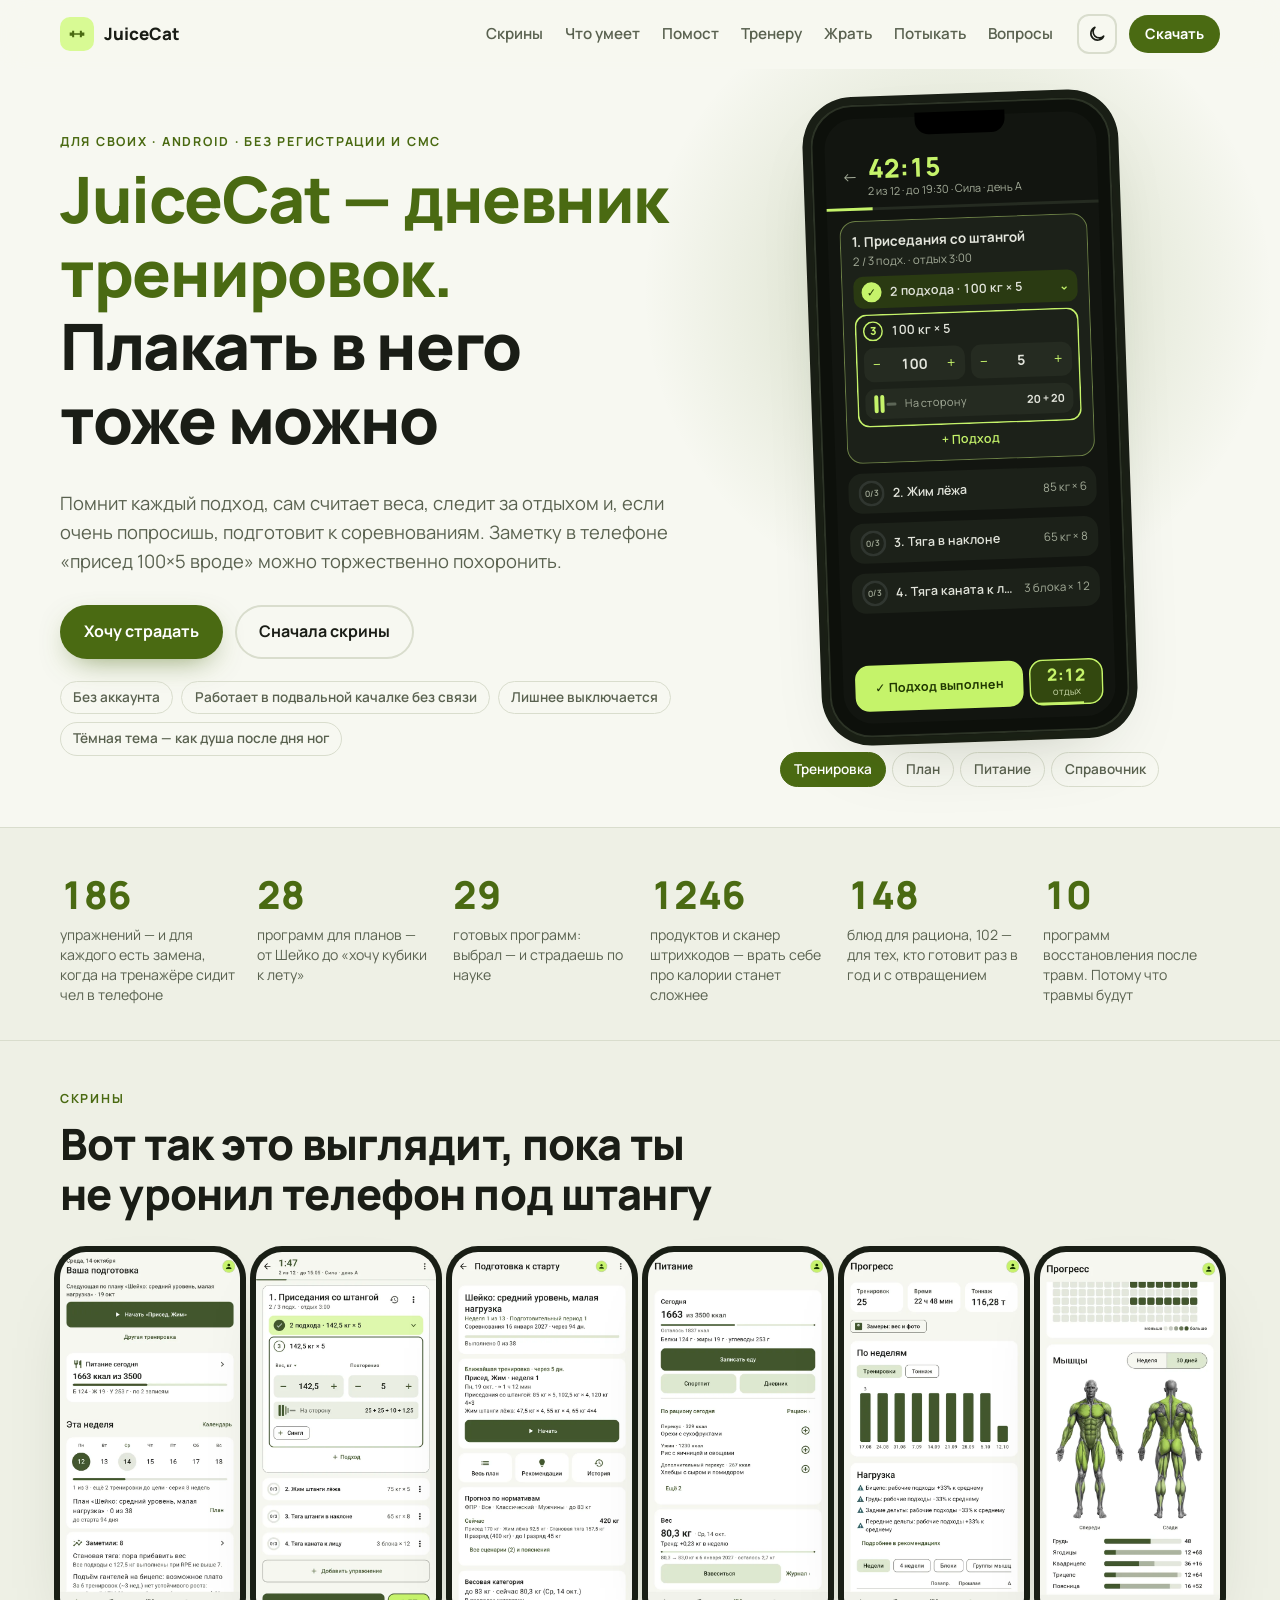
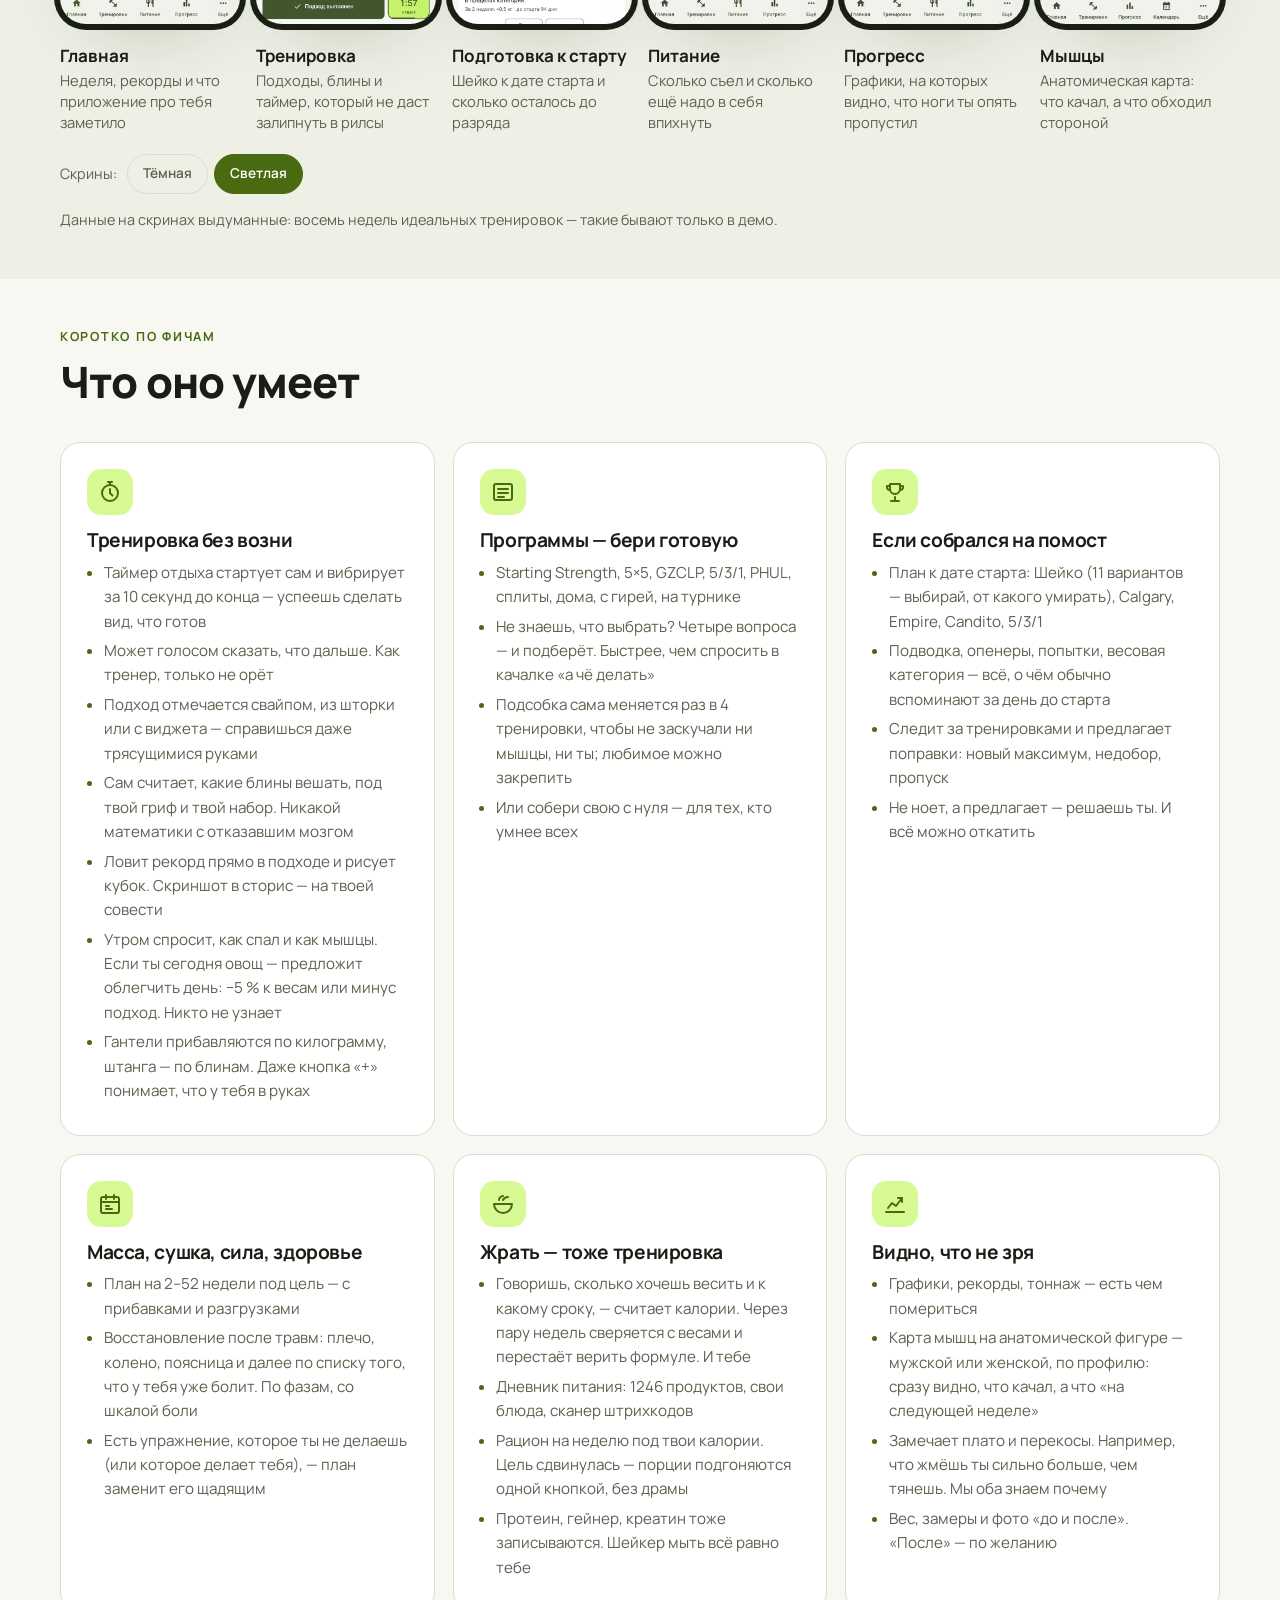
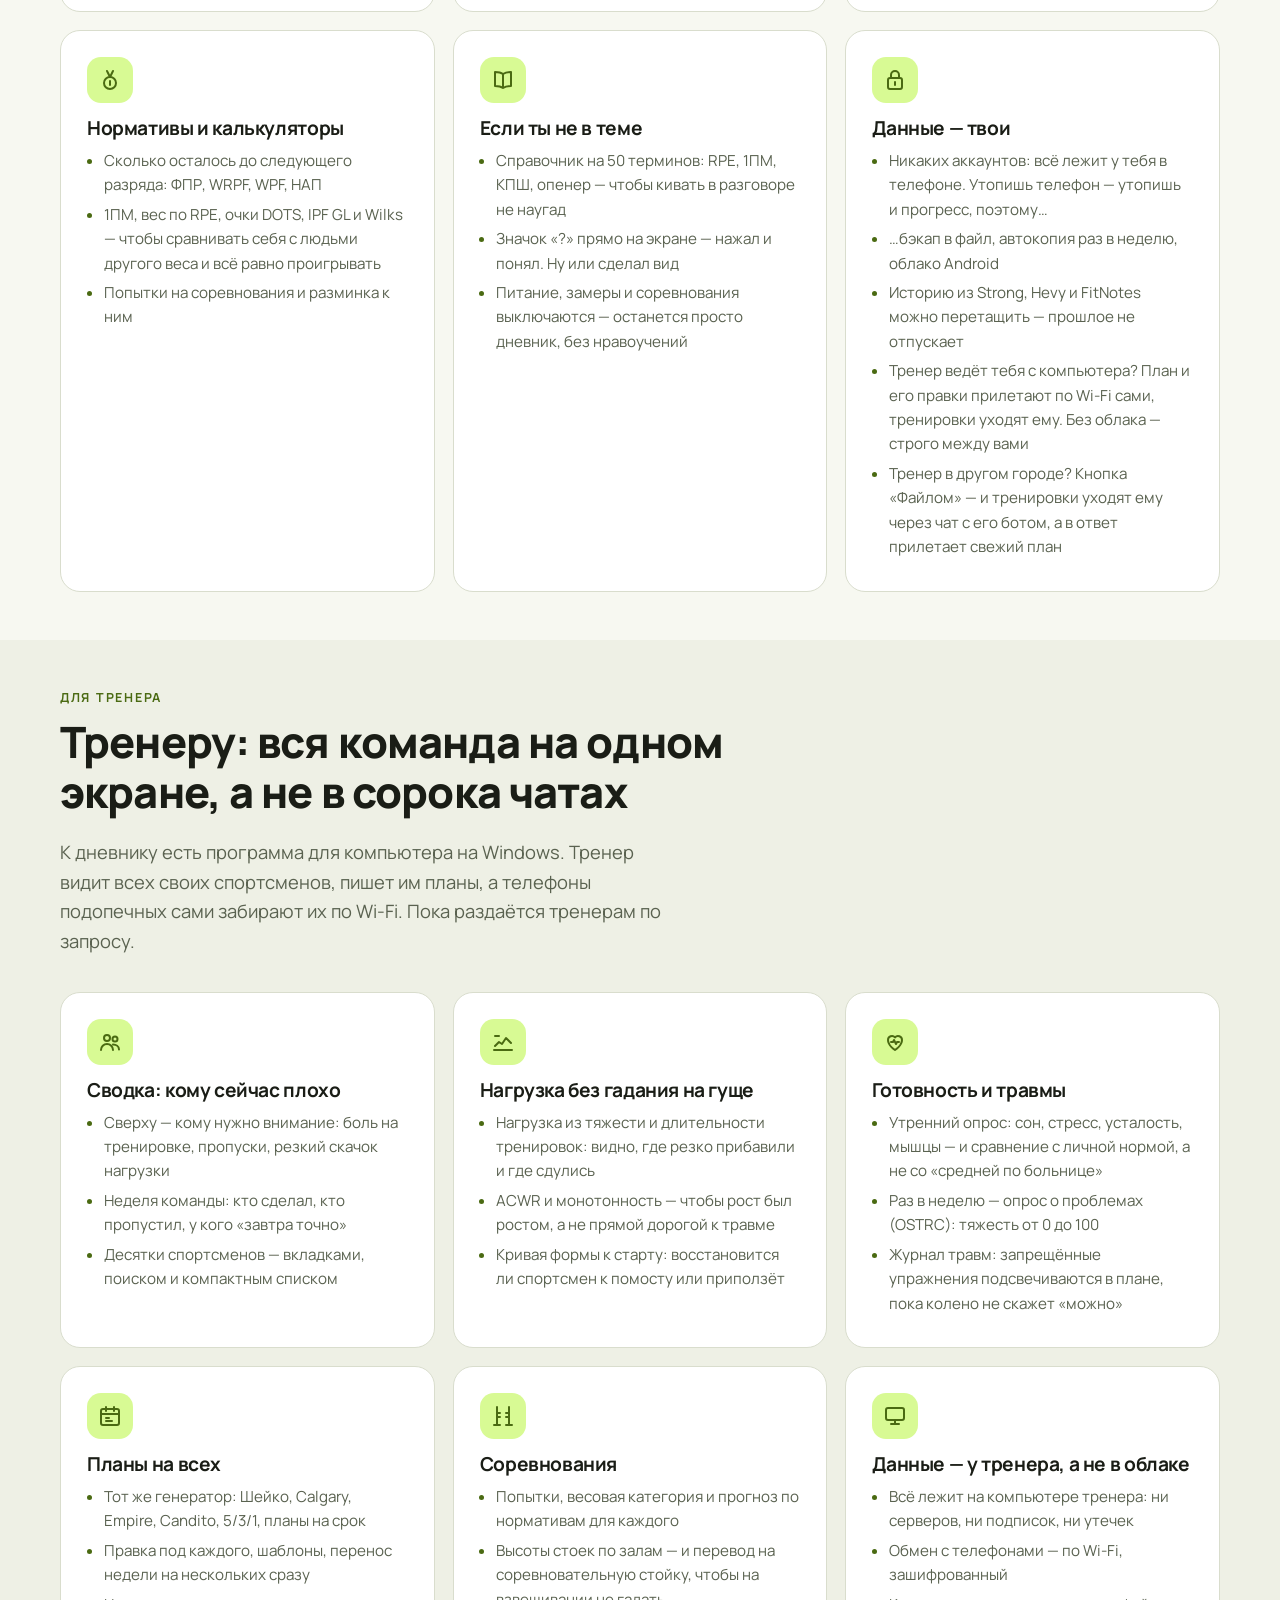
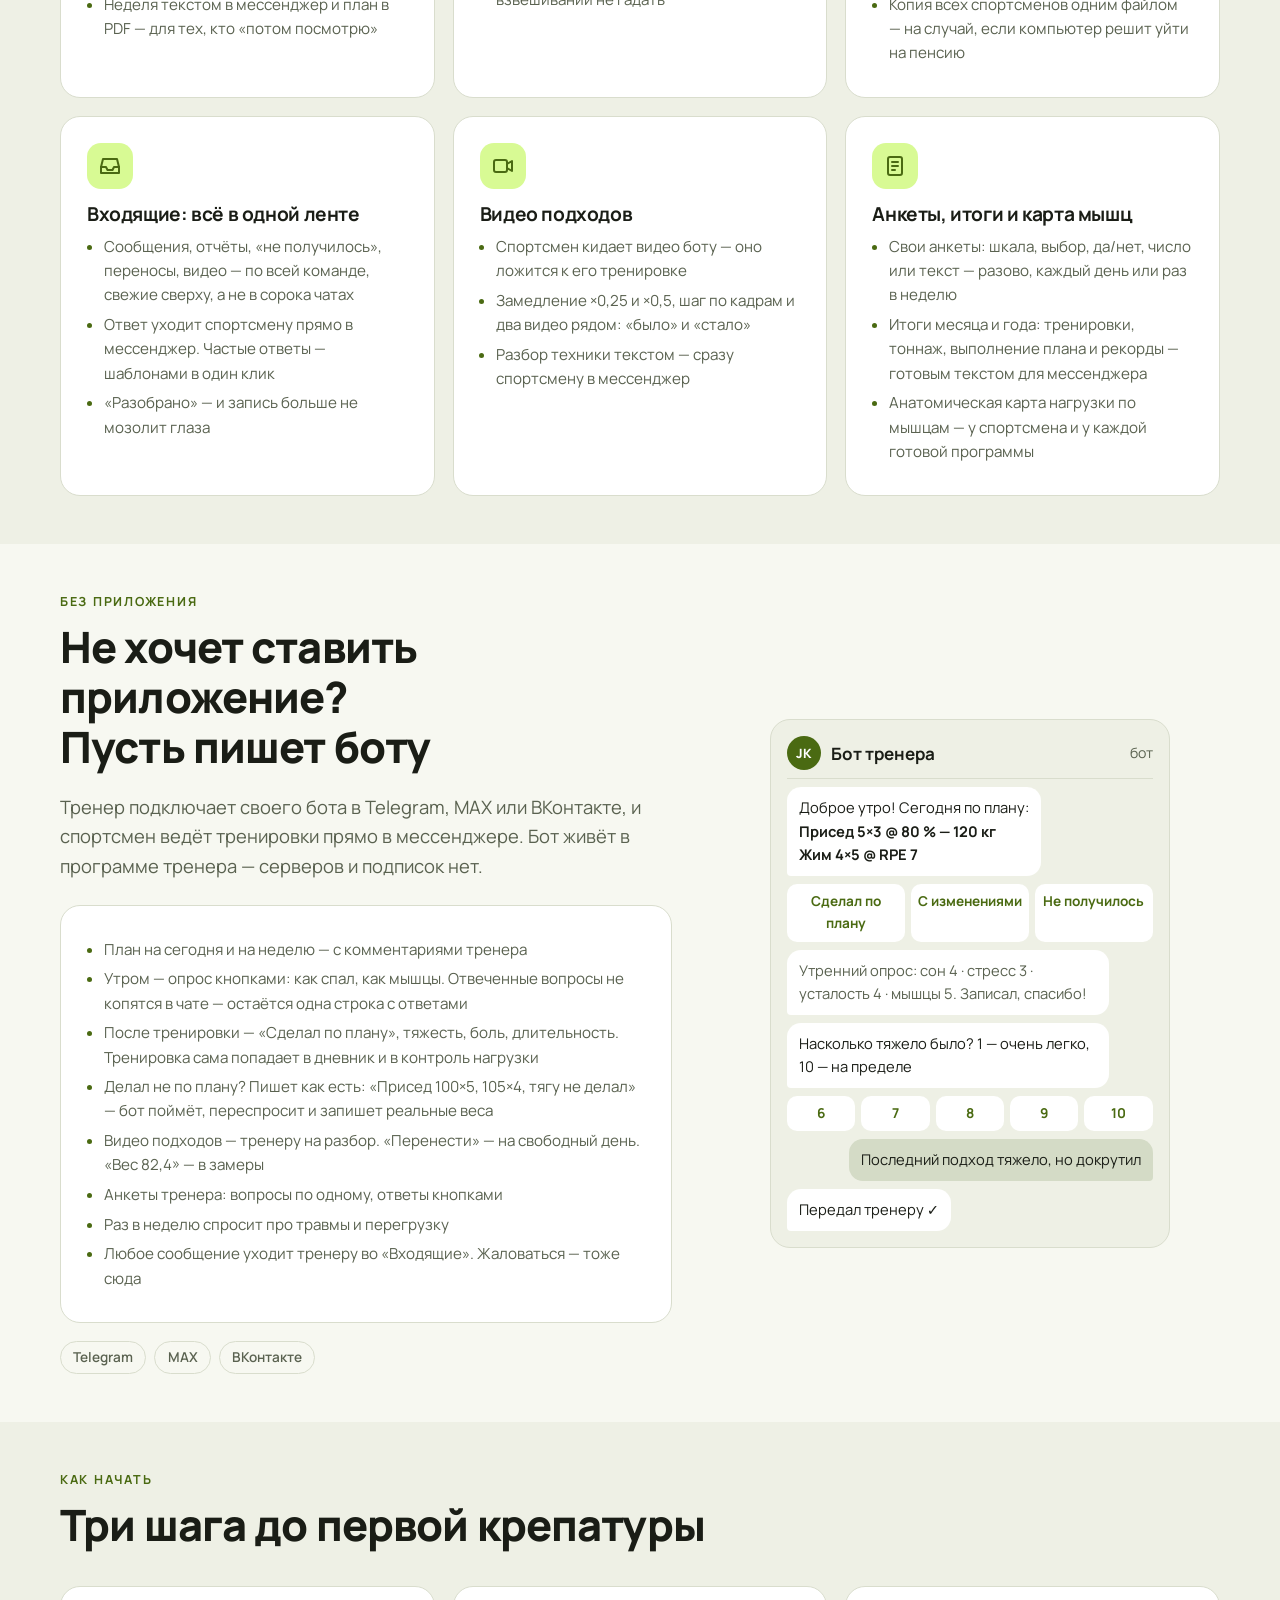
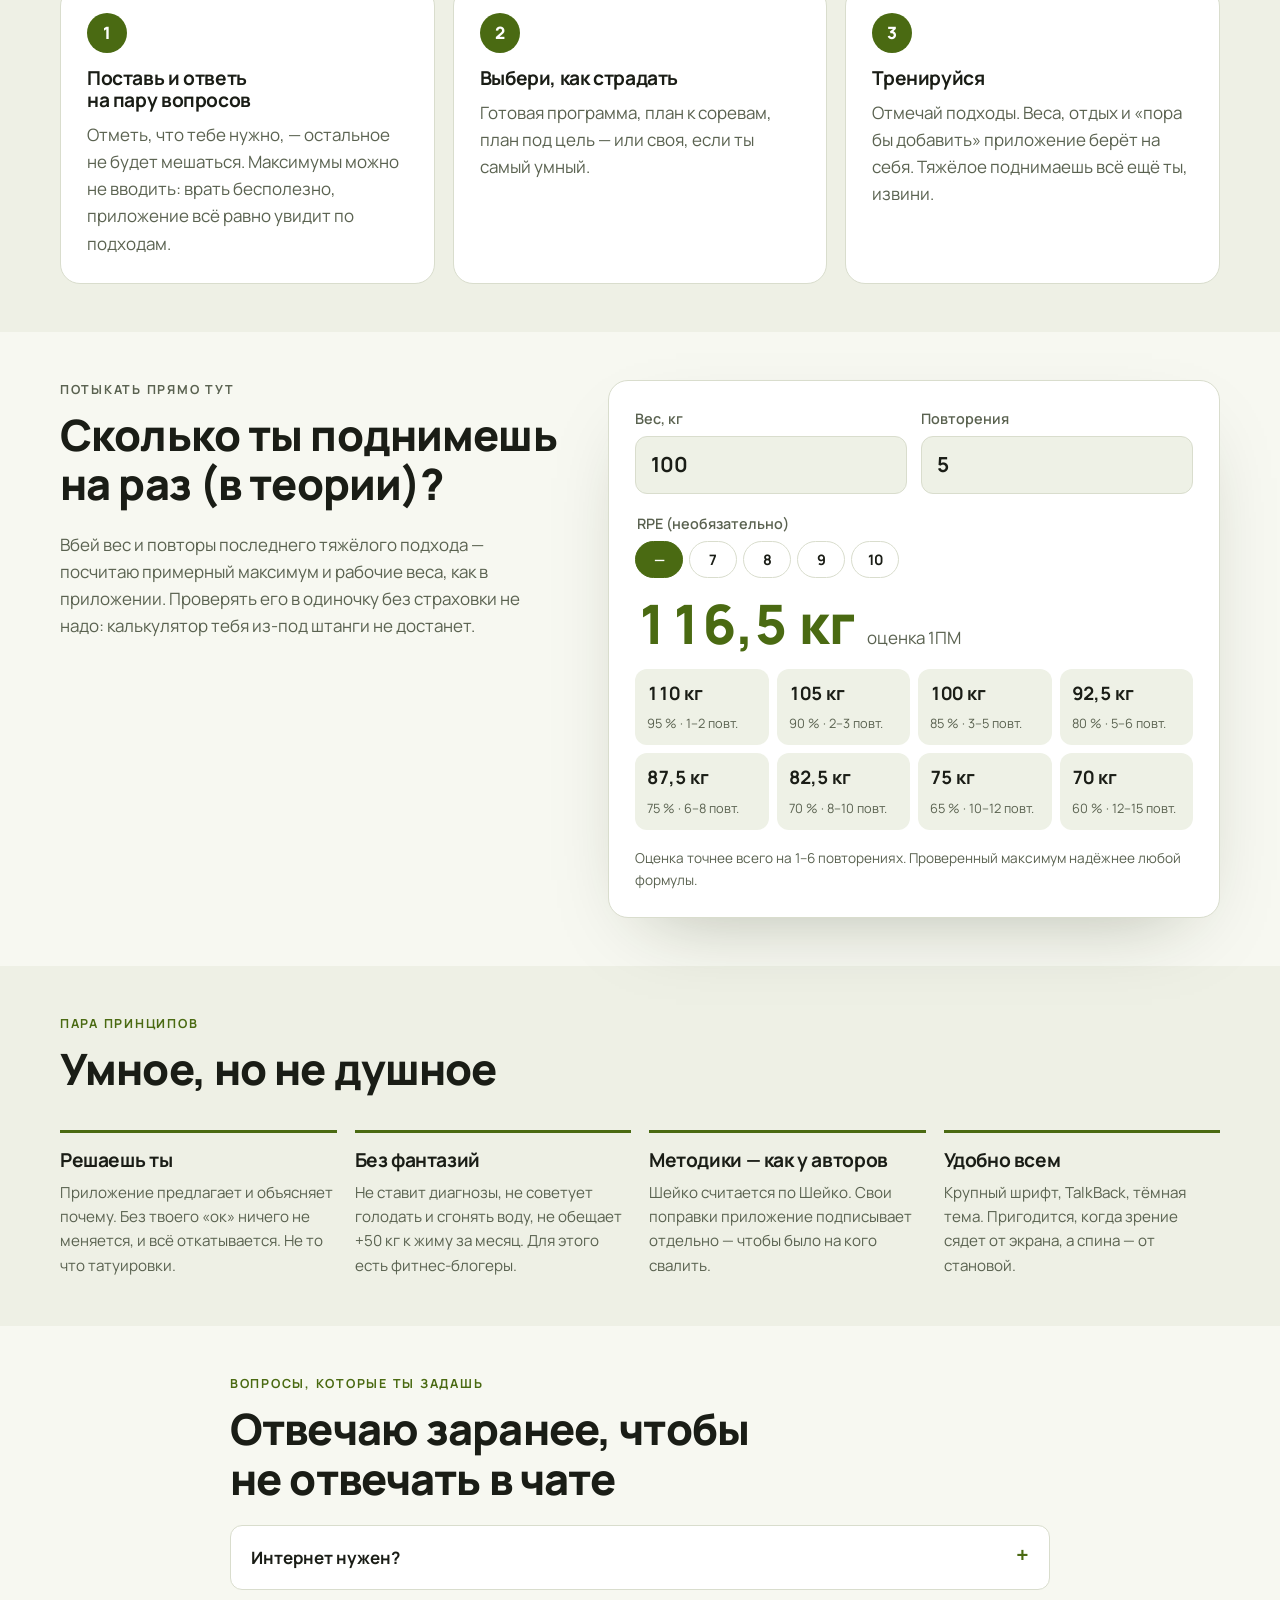
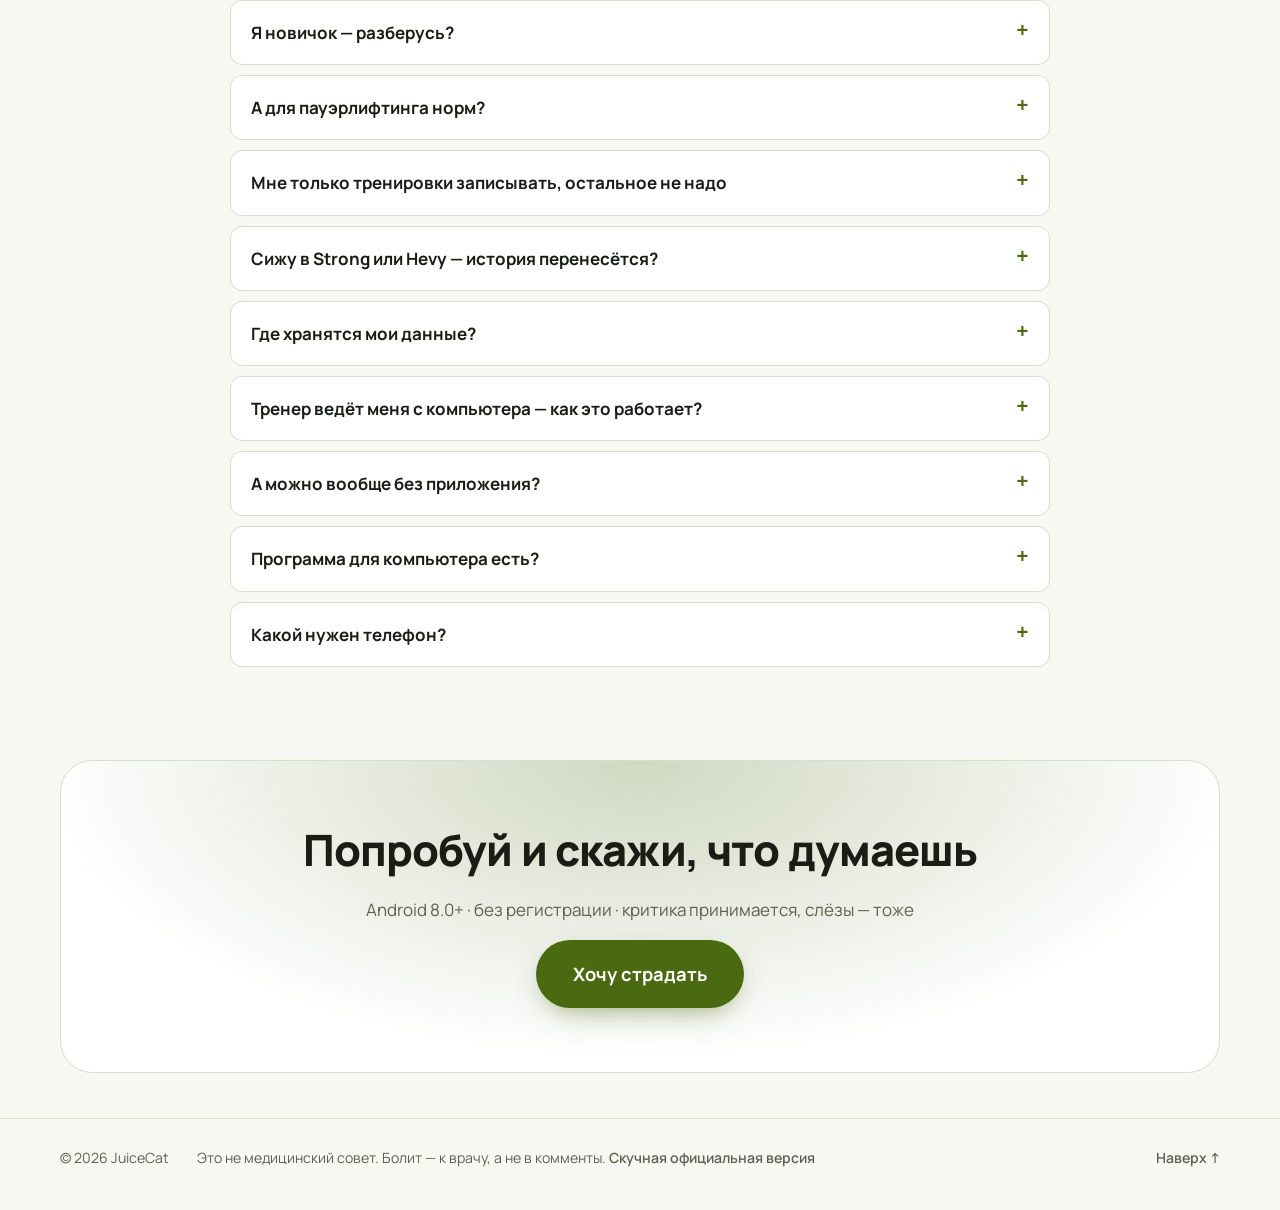
==== index.html @ 9ee4f0f9 "APK 0.7.0 (juicecat-0.7.0.apk): «Оракул», помост-режим, сок — запас сил; SHA-256 и ссылки обновлены," ====
<!doctype html>
<html lang="ru" class="no-js">
<head>
  <meta charset="utf-8">
  <meta name="viewport" content="width=device-width, initial-scale=1">
  <title>JuiceCat — дневник тренировок, пока колени ещё работают</title>
  <meta name="description" content="Я сделал дневник тренировок. Он помнит всё, что ты забыл между подходами.">
  <meta name="theme-color" content="#11140f">
  <link rel="preconnect" href="https://fonts.googleapis.com">
  <link rel="preconnect" href="https://fonts.gstatic.com" crossorigin>
  <link href="https://fonts.googleapis.com/css2?family=Manrope:wght@400;500;600;700;800&display=swap" rel="stylesheet">
  <link rel="stylesheet" href="styles.css?v=10">
  <script>
    // Тема до отрисовки, чтобы страница не мигала: сохранённый выбор важнее системной.
    try { const t = localStorage.getItem("theme"); if (t === "light" || t === "dark") document.documentElement.dataset.theme = t; } catch (e) {}
  </script>
  <link rel="icon" href="data:image/svg+xml,%3Csvg xmlns='http://www.w3.org/2000/svg' viewBox='0 0 64 64'%3E%3Crect width='64' height='64' rx='16' fill='%2311140f'/%3E%3Cpath d='M14 28h6v8h-6zM44 28h6v8h-6zM20 24h5v16h-5zM39 24h5v16h-5zM25 30h14v4H25z' fill='%23c5f36a'/%3E%3C/svg%3E">
</head>
<body>
  <span id="top"></span>
  <a class="skip" href="#main">К содержанию</a>

  <header class="nav">
    <div class="wrap nav__inner">
      <a class="brand" href="#top" aria-label="JuiceCat — в начало">
        <span class="brand__logo" aria-hidden="true">
          <svg viewBox="0 0 64 64"><path d="M14 28h6v8h-6zM44 28h6v8h-6zM20 24h5v16h-5zM39 24h5v16h-5zM25 30h14v4H25z"/></svg>
        </span>
        <span>JuiceCat</span>
      </a>
      <nav class="nav__links" aria-label="Разделы">
        <a href="#screens">Скрины</a>
        <a href="#features">Что умеет</a>
        <a href="#plan">Помост</a>
        <a href="#coach">Тренеру</a>
        <a href="#food">Жрать</a>
        <a href="#try">Потыкать</a>
        <a href="#faq">Вопросы</a>
      </nav>
      <button class="theme-toggle" type="button" data-theme-toggle aria-label="Тёмная тема" aria-pressed="false">
        <svg class="theme-toggle__moon" viewBox="0 0 24 24" aria-hidden="true"><path d="M20 14.5A8 8 0 1 1 9.5 4a6.5 6.5 0 0 0 10.5 10.5z"/></svg>
        <svg class="theme-toggle__sun" viewBox="0 0 24 24" aria-hidden="true"><circle cx="12" cy="12" r="4"/><path d="M12 2v2M12 20v2M4.9 4.9l1.4 1.4M17.7 17.7l1.4 1.4M2 12h2M20 12h2M4.9 19.1l1.4-1.4M17.7 6.3l1.4-1.4"/></svg>
      </button>
      <a class="btn btn--small" href="#download" data-download>Скачать</a>
    </div>
  </header>

  <main id="main">
    <!-- ============================================================ HERO -->
    <section class="hero">
      <div class="wrap hero__grid">
        <div class="hero__text reveal">
          <p class="eyebrow">Для своих · Android · без регистрации и смс</p>
          <h1><span class="accent">JuiceCat&nbsp;— дневник тренировок.</span> Плакать в&nbsp;него тоже можно</h1>
          <p class="lead">
            Помнит каждый подход, сам считает веса, следит за отдыхом и, если очень попросишь, подготовит к соревнованиям.
            Заметку в телефоне «присед 100×5 вроде» можно торжественно похоронить.
          </p>
          <div class="hero__cta">
            <a class="btn" href="#download" data-download>Хочу страдать</a>
            <a class="btn btn--ghost" href="#screens">Сначала скрины</a>
          </div>
          <ul class="hero__chips" aria-label="Коротко">
            <li>Без аккаунта</li>
            <li>Работает в подвальной качалке без связи</li>
            <li>Лишнее выключается</li>
            <li>Тёмная тема — как душа после дня ног</li>
          </ul>
        </div>

        <div class="hero__phone reveal" aria-label="Экраны приложения">
          <div class="phone" role="tabpanel" id="phone-screen" aria-live="polite">
            <div class="phone__notch" aria-hidden="true"></div>

            <!-- Тренировка -->
            <div class="screen is-active" data-screen="workout">
              <div class="scr-top">
                <span class="scr-back" aria-hidden="true">←</span>
                <div>
                  <div class="scr-timer">42:15</div>
                  <div class="scr-sub">2 из 12 · до 19:30 · Сила · день A</div>
                </div>
              </div>
              <div class="scr-progress" aria-hidden="true"><i style="width:17%"></i></div>
              <div class="card card--cur">
                <div class="card__title">1. Приседания со штангой</div>
                <div class="card__meta">2 / 3 подх. · отдых 3:00</div>
                <div class="w-done-row"><span class="w-badge">✓</span><span>2 подхода · 100 кг × 5</span><span class="w-chev" aria-hidden="true">⌄</span></div>
                <div class="w-cur-set">
                  <div class="w-cur-set__row"><span class="w-num">3</span><span>100 кг × 5</span></div>
                  <div class="w-steps">
                    <div class="w-step"><span>−</span><b>100</b><span>+</span></div>
                    <div class="w-step"><span>−</span><b>5</b><span>+</span></div>
                  </div>
                  <div class="w-plates-row">
                    <span class="w-plates" aria-hidden="true"><i class="w-p20"></i><i class="w-p20"></i><i class="w-bar"></i></span>
                    <span class="w-plates-row__label">На сторону</span>
                    <b>20 + 20</b>
                  </div>
                </div>
                <div class="w-add-set">+ Подход</div>
              </div>
              <div class="w-ex-row"><span class="w-mini">0/3</span><span>2. Жим лёжа</span><span class="w-ex-row__next">85 кг × 6</span></div>
              <div class="w-ex-row"><span class="w-mini">0/3</span><span>3. Тяга в наклоне</span><span class="w-ex-row__next">65 кг × 8</span></div>
              <div class="w-ex-row"><span class="w-mini">0/3</span><span>4. Тяга каната к лицу</span><span class="w-ex-row__next">3 блока × 12</span></div>
              <div class="w-bottom-bar">
                <div class="w-main-btn">✓ Подход выполнен</div>
                <div class="w-rest-pill">
                  <b data-rest>2:15</b><small>отдых</small>
                  <span class="w-rest-pill__bar"><i data-rest-bar></i></span>
                </div>
              </div>
            </div>

            <!-- План -->
            <div class="screen" data-screen="plan">
              <div class="scr-top"><span class="scr-back" aria-hidden="true">←</span><div class="scr-title">Подготовка к старту</div></div>
              <div class="card">
                <div class="card__title">Calgary Barbell</div>
                <div class="card__meta accent">Неделя 9 из 16 · Интенсификация</div>
                <div class="card__meta">Соревнования 25 января · через 52 дн.</div>
                <div class="progress"><i style="width:56%"></i></div>
              </div>
              <div class="card card--hi">
                <div class="card__meta accent">Сегодня</div>
                <div class="card__title">Присед · жим · неделя 9</div>
                <div class="card__meta">Присед 3 × 3 @ 82,5 % — 137,5 кг<br>Жим 4 × 4 @ RPE 8</div>
                <div class="btn btn--small btn--block">▶ Начать</div>
              </div>
              <div class="card">
                <div class="card__title">Рекомендации: 1</div>
                <div class="card__meta">Присед: рекорд 150 кг — обновить максимум?</div>
              </div>
            </div>

            <!-- Питание -->
            <div class="screen" data-screen="food">
              <div class="scr-top"><div class="scr-title scr-title--big">Питание</div></div>
              <div class="card">
                <div class="card__meta accent">Цель: 82 кг к 1 марта</div>
                <div class="ring" style="--p:.68"><div><b>1 890</b><small>из 2 780 ккал</small></div></div>
                <div class="macros">
                  <span>Белки <b>142</b>/170</span><span>Жиры <b>58</b>/80</span><span>Углев. <b>190</b>/320</span>
                </div>
              </div>
              <div class="card">
                <div class="card__title">Тренд веса</div>
                <svg class="spark" viewBox="0 0 200 50" aria-hidden="true"><polyline points="0,12 20,16 40,14 60,20 80,22 100,21 120,27 140,30 160,29 180,35 200,38"/></svg>
                <div class="card__meta">−0,4 кг в неделю · в плане</div>
              </div>
            </div>

            <!-- Справочник -->
            <div class="screen" data-screen="glossary">
              <div class="scr-top"><span class="scr-back" aria-hidden="true">←</span><div class="scr-title">Справочник</div></div>
              <div class="search">⌕ RPE</div>
              <div class="card">
                <div class="card__title">RPE — оценка тяжести подхода</div>
                <div class="card__meta">Насколько тяжёлым был подход по шкале до 10: сколько повторений оставалось в запасе.</div>
                <div class="card__meta accent">Пример: 120 кг × 5, могли бы ещё два — это RPE 8.</div>
                <div class="chips"><span>RIR</span><span>Форма дня</span><span>Оценка 1ПМ</span></div>
              </div>
            </div>
          </div>
          <div class="phone-tabs" role="tablist" aria-label="Экран в телефоне">
            <button role="tab" aria-selected="true" aria-controls="phone-screen" data-show="workout">Тренировка</button>
            <button role="tab" aria-selected="false" aria-controls="phone-screen" data-show="plan">План</button>
            <button role="tab" aria-selected="false" aria-controls="phone-screen" data-show="food">Питание</button>
            <button role="tab" aria-selected="false" aria-controls="phone-screen" data-show="glossary">Справочник</button>
          </div>
        </div>
      </div>
    </section>

    <!-- ============================================================ NUMBERS -->
    <section class="numbers" aria-label="В цифрах">
      <div class="wrap numbers__grid">
        <div class="num reveal"><b data-count="186">186</b><span>упражнений — и для каждого есть замена, когда на тренажёре сидит чел в телефоне</span></div>
        <div class="num reveal"><b data-count="28">28</b><span>программ для планов — от Шейко до «хочу кубики к лету»</span></div>
        <div class="num reveal"><b data-count="29">29</b><span>готовых программ: выбрал — и страдаешь по науке</span></div>
        <div class="num reveal"><b data-count="1246">1246</b><span>продуктов и сканер штрихкодов — врать себе про калории станет сложнее</span></div>
        <div class="num reveal"><b data-count="148">148</b><span>блюд для рациона, 102 — для тех, кто готовит раз в год и с отвращением</span></div>
        <div class="num reveal"><b data-count="10">10</b><span>программ восстановления после травм. Потому что травмы будут</span></div>
      </div>
    </section>

    <!-- ============================================================ SCREENS -->
    <section class="section section--alt" id="screens" aria-labelledby="screens-title">
      <div class="wrap">
        <p class="eyebrow reveal">Скрины</p>
        <h2 id="screens-title" class="reveal">Вот так это выглядит, пока ты не уронил телефон под штангу</h2>
        <div class="shots" tabindex="0" aria-label="Снимки экранов, прокручиваются вбок">
          <figure class="shot reveal">
            <img class="shot__img shot__img--dark" src="screens/home.webp?v=4" width="600" height="1241" loading="lazy" decoding="async" alt="Экран «Главная»: неделя, план, что заметили и итоги недели">
            <img class="shot__img shot__img--light" src="screens/home-light.webp?v=4" width="600" height="1241" loading="lazy" decoding="async" alt="Экран «Главная»: неделя, план, что заметили и итоги недели">
            <figcaption>Главная<span>Неделя, рекорды и что приложение про тебя заметило</span></figcaption>
          </figure>
          <figure class="shot reveal">
            <img class="shot__img shot__img--dark" src="screens/workout.webp?v=5" width="600" height="1241" loading="lazy" decoding="async" alt="Экран «Тренировка»: выполненные подходы свёрнуты, текущий раскрыт с блинами на сторону, отдых рядом с главной кнопкой">
            <img class="shot__img shot__img--light" src="screens/workout-light.webp?v=5" width="600" height="1241" loading="lazy" decoding="async" alt="Экран «Тренировка»: выполненные подходы свёрнуты, текущий раскрыт с блинами на сторону, отдых рядом с главной кнопкой">
            <figcaption>Тренировка<span>Подходы, блины и таймер, который не даст залипнуть в рилсы</span></figcaption>
          </figure>
          <figure class="shot reveal">
            <img class="shot__img shot__img--dark" src="screens/plan.webp?v=4" width="600" height="1241" loading="lazy" decoding="async" alt="Экран «Подготовка к старту»: план по шейко к дате, прогноз разряда, весовая категория">
            <img class="shot__img shot__img--light" src="screens/plan-light.webp?v=4" width="600" height="1241" loading="lazy" decoding="async" alt="Экран «Подготовка к старту»: план по шейко к дате, прогноз разряда, весовая категория">
            <figcaption>Подготовка к старту<span>Шейко к дате старта и сколько осталось до разряда</span></figcaption>
          </figure>
          <figure class="shot reveal">
            <img class="shot__img shot__img--dark" src="screens/food.webp?v=4" width="600" height="1241" loading="lazy" decoding="async" alt="Экран «Питание»: калории на сегодня, рацион и тренд веса">
            <img class="shot__img shot__img--light" src="screens/food-light.webp?v=4" width="600" height="1241" loading="lazy" decoding="async" alt="Экран «Питание»: калории на сегодня, рацион и тренд веса">
            <figcaption>Питание<span>Сколько съел и сколько ещё надо в себя впихнуть</span></figcaption>
          </figure>
          <figure class="shot reveal">
            <img class="shot__img shot__img--dark" src="screens/stats.webp?v=4" width="600" height="1241" loading="lazy" decoding="async" alt="Экран «Прогресс»: тренировки по неделям, тоннаж и нагрузка по мышцам">
            <img class="shot__img shot__img--light" src="screens/stats-light.webp?v=4" width="600" height="1241" loading="lazy" decoding="async" alt="Экран «Прогресс»: тренировки по неделям, тоннаж и нагрузка по мышцам">
            <figcaption>Прогресс<span>Графики, на которых видно, что ноги ты опять пропустил</span></figcaption>
          </figure>
          <figure class="shot reveal">
            <img class="shot__img shot__img--dark" src="screens/muscles.webp?v=1" width="600" height="1241" loading="lazy" decoding="async" alt="Карта мышц на анатомической фигуре спереди и сзади: нагруженные за 30 дней мышцы подсвечены">
            <img class="shot__img shot__img--light" src="screens/muscles-light.webp?v=1" width="600" height="1241" loading="lazy" decoding="async" alt="Карта мышц на анатомической фигуре спереди и сзади: нагруженные за 30 дней мышцы подсвечены">
            <figcaption>Мышцы<span>Анатомическая карта: что качал, а что обходил стороной</span></figcaption>
          </figure>
        </div>
        <div class="shots__switch" role="group" aria-label="Тема на скриншотах">
          <span>Скрины:</span>
          <button type="button" data-shots-theme="dark" aria-pressed="true">Тёмная</button>
          <button type="button" data-shots-theme="light" aria-pressed="false">Светлая</button>
        </div>
        <p class="shots__note reveal">Данные на скринах выдуманные: восемь недель идеальных тренировок — такие бывают только в демо.</p>
      </div>
    </section>

    <!-- ============================================================ FEATURES -->
    <section class="section" id="features">
      <div class="wrap">
        <p class="eyebrow reveal">Коротко по фичам</p>
        <h2 class="reveal">Что оно умеет</h2>

        <div class="features">
          <article class="feature reveal">
            <div class="feature__icon" aria-hidden="true"><svg viewBox="0 0 24 24"><circle cx="12" cy="13" r="8"/><path d="M12 9v4l2.5 2.5M10 2h4M12 2v3"/></svg></div>
            <h3>Тренировка без возни</h3>
            <ul>
              <li>Таймер отдыха стартует сам и вибрирует за 10 секунд до конца — успеешь сделать вид, что готов</li>
              <li>Может голосом сказать, что дальше. Как тренер, только не орёт</li>
              <li>Подход отмечается свайпом, из шторки или с виджета — справишься даже трясущимися руками</li>
              <li>Сам считает, какие блины вешать, под твой гриф и твой набор. Никакой математики с отказавшим мозгом</li>
              <li>Ловит рекорд прямо в подходе и рисует кубок. Скриншот в сторис — на твоей совести</li>
              <li>Утром спросит, как спал и как мышцы. Если ты сегодня овощ — предложит облегчить день: −5 % к весам или минус подход. Никто не узнает</li>
              <li>Гантели прибавляются по килограмму, штанга — по блинам. Даже кнопка «+» понимает, что у тебя в руках</li>
            </ul>
          </article>

          <article class="feature reveal">
            <div class="feature__icon" aria-hidden="true"><svg viewBox="0 0 24 24"><rect x="3" y="4" width="18" height="16" rx="2"/><path d="M7 9h10M7 13h10M7 17h6"/></svg></div>
            <h3>Программы — бери готовую</h3>
            <ul>
              <li>Starting Strength, 5×5, GZCLP, 5/3/1, PHUL, сплиты, дома, с гирей, на турнике</li>
              <li>Не знаешь, что выбрать? Четыре вопроса — и подберёт. Быстрее, чем спросить в качалке «а чё делать»</li>
              <li>Подсобка сама меняется раз в 4 тренировки, чтобы не заскучали ни мышцы, ни ты; любимое можно закрепить</li>
              <li>Или собери свою с нуля — для тех, кто умнее всех</li>
            </ul>
          </article>

          <article class="feature reveal" id="plan">
            <div class="feature__icon" aria-hidden="true"><svg viewBox="0 0 24 24"><path d="M8 21h8M12 17v4M7 4h10v5a5 5 0 0 1-10 0V4zM7 6H4a3 3 0 0 0 3 4M17 6h3a3 3 0 0 1-3 4"/></svg></div>
            <h3>Если собрался на помост</h3>
            <ul>
              <li>План к дате старта: Шейко (11 вариантов — выбирай, от какого умирать), Calgary, Empire, Candito, 5/3/1</li>
              <li>Подводка, опенеры, попытки, весовая категория — всё, о чём обычно вспоминают за день до старта</li>
              <li>Следит за тренировками и предлагает поправки: новый максимум, недобор, пропуск</li>
              <li>Не ноет, а предлагает — решаешь ты. И всё можно откатить</li>
            </ul>
          </article>

          <article class="feature reveal">
            <div class="feature__icon" aria-hidden="true"><svg viewBox="0 0 24 24"><rect x="3" y="5" width="18" height="16" rx="2"/><path d="M3 10h18M8 3v4M16 3v4M8 14h3M8 17h6"/></svg></div>
            <h3>Масса, сушка, сила, здоровье</h3>
            <ul>
              <li>План на 2–52 недели под цель — с прибавками и разгрузками</li>
              <li>Восстановление после травм: плечо, колено, поясница и далее по списку того, что у тебя уже болит. По фазам, со шкалой боли</li>
              <li>Есть упражнение, которое ты не делаешь (или которое делает тебя), — план заменит его щадящим</li>
            </ul>
          </article>

          <article class="feature reveal" id="food">
            <div class="feature__icon" aria-hidden="true"><svg viewBox="0 0 24 24"><path d="M3 12h18a9 9 0 0 1-18 0zM8 8c0-2 2-4 4-4M12 8c1-2 3-3 5-3"/></svg></div>
            <h3>Жрать — тоже тренировка</h3>
            <ul>
              <li>Говоришь, сколько хочешь весить и к какому сроку, — считает калории. Через пару недель сверяется с весами и перестаёт верить формуле. И тебе</li>
              <li>Дневник питания: 1246 продуктов, свои блюда, сканер штрихкодов</li>
              <li>Рацион на неделю под твои калории. Цель сдвинулась — порции подгоняются одной кнопкой, без драмы</li>
              <li>Протеин, гейнер, креатин тоже записываются. Шейкер мыть всё равно тебе</li>
            </ul>
          </article>

          <article class="feature reveal">
            <div class="feature__icon" aria-hidden="true"><svg viewBox="0 0 24 24"><path d="M3 20h18M5 16l4-5 4 3 6-8"/><path d="M15 6h4v4"/></svg></div>
            <h3>Видно, что не зря</h3>
            <ul>
              <li>Графики, рекорды, тоннаж — есть чем помериться</li>
              <li>Карта мышц на анатомической фигуре — мужской или женской, по профилю: сразу видно, что качал, а что «на следующей неделе»</li>
              <li>Замечает плато и перекосы. Например, что жмёшь ты сильно больше, чем тянешь. Мы оба знаем почему</li>
              <li>Вес, замеры и фото «до и после». «После» — по желанию</li>
            </ul>
          </article>

          <article class="feature reveal">
            <div class="feature__icon" aria-hidden="true"><svg viewBox="0 0 24 24"><circle cx="12" cy="15" r="6"/><path d="M9 3l3 6 3-6M12 13v4"/></svg></div>
            <h3>Нормативы и калькуляторы</h3>
            <ul>
              <li>Сколько осталось до следующего разряда: ФПР, WRPF, WPF, НАП</li>
              <li>1ПМ, вес по RPE, очки DOTS, IPF GL и Wilks — чтобы сравнивать себя с людьми другого веса и всё равно проигрывать</li>
              <li>Попытки на соревнования и разминка к ним</li>
            </ul>
          </article>

          <article class="feature reveal">
            <div class="feature__icon" aria-hidden="true"><svg viewBox="0 0 24 24"><path d="M12 6c-2-1.5-5-2-8-2v14c3 0 6 .5 8 2 2-1.5 5-2 8-2V4c-3 0-6 .5-8 2zM12 6v14"/></svg></div>
            <h3>Если ты не в теме</h3>
            <ul>
              <li>Справочник на 50 терминов: RPE, 1ПМ, КПШ, опенер — чтобы кивать в разговоре не наугад</li>
              <li>Значок «?» прямо на экране — нажал и понял. Ну или сделал вид</li>
              <li>Питание, замеры и соревнования выключаются — останется просто дневник, без нравоучений</li>
            </ul>
          </article>

          <article class="feature reveal">
            <div class="feature__icon" aria-hidden="true"><svg viewBox="0 0 24 24"><rect x="5" y="10" width="14" height="11" rx="2"/><path d="M8 10V7a4 4 0 0 1 8 0v3M12 14v3"/></svg></div>
            <h3>Данные — твои</h3>
            <ul>
              <li>Никаких аккаунтов: всё лежит у тебя в телефоне. Утопишь телефон — утопишь и прогресс, поэтому…</li>
              <li>…бэкап в файл, автокопия раз в неделю, облако Android</li>
              <li>Историю из Strong, Hevy и FitNotes можно перетащить — прошлое не отпускает</li>
              <li>Тренер ведёт тебя с компьютера? План и его правки прилетают по Wi‑Fi сами, тренировки уходят ему. Без облака — строго между вами</li>
              <li>Тренер в другом городе? Кнопка «Файлом» — и тренировки уходят ему через чат с его ботом, а в ответ прилетает свежий план</li>
            </ul>
          </article>
        </div>
      </div>
    </section>


    <!-- ============================================================ COACH -->
    <section class="section section--alt" id="coach" aria-labelledby="coach-title">
      <div class="wrap">
        <p class="eyebrow reveal">Для тренера</p>
        <h2 id="coach-title" class="reveal">Тренеру: вся команда на одном экране, а не в сорока чатах</h2>
        <p class="lead reveal">К дневнику есть программа для компьютера на Windows. Тренер видит всех своих спортсменов, пишет им планы, а телефоны подопечных сами забирают их по Wi‑Fi. Пока раздаётся тренерам по запросу.</p>
        <div class="features">
          <article class="feature reveal">
            <div class="feature__icon" aria-hidden="true"><svg viewBox="0 0 24 24"><circle cx="9" cy="8" r="3"/><circle cx="17" cy="9" r="2.5"/><path d="M3 20c0-3.3 2.7-6 6-6s6 2.7 6 6M15 14.5c3 0 6 1.8 6 5"/></svg></div>
            <h3>Сводка: кому сейчас плохо</h3>
            <ul>
              <li>Сверху — кому нужно внимание: боль на тренировке, пропуски, резкий скачок нагрузки</li>
              <li>Неделя команды: кто сделал, кто пропустил, у кого «завтра точно»</li>
              <li>Десятки спортсменов — вкладками, поиском и компактным списком</li>
            </ul>
          </article>

          <article class="feature reveal">
            <div class="feature__icon" aria-hidden="true"><svg viewBox="0 0 24 24"><path d="M3 20h18M4 16l4-4 3 2 4-6 5 5"/><path d="M4 6h4"/></svg></div>
            <h3>Нагрузка без гадания на гуще</h3>
            <ul>
              <li>Нагрузка из тяжести и длительности тренировок: видно, где резко прибавили и где сдулись</li>
              <li>ACWR и монотонность — чтобы рост был ростом, а не прямой дорогой к травме</li>
              <li>Кривая формы к старту: восстановится ли спортсмен к помосту или приползёт</li>
            </ul>
          </article>

          <article class="feature reveal">
            <div class="feature__icon" aria-hidden="true"><svg viewBox="0 0 24 24"><path d="M12 20s-7-4.5-7-10a4 4 0 0 1 7-2.6A4 4 0 0 1 19 10c0 5.5-7 10-7 10z"/><path d="M8 12h2l1-2 2 4 1-2h2"/></svg></div>
            <h3>Готовность и травмы</h3>
            <ul>
              <li>Утренний опрос: сон, стресс, усталость, мышцы — и сравнение с личной нормой, а не со «средней по больнице»</li>
              <li>Раз в неделю — опрос о проблемах (OSTRC): тяжесть от 0 до 100</li>
              <li>Журнал травм: запрещённые упражнения подсвечиваются в плане, пока колено не скажет «можно»</li>
            </ul>
          </article>

          <article class="feature reveal">
            <div class="feature__icon" aria-hidden="true"><svg viewBox="0 0 24 24"><rect x="3" y="5" width="18" height="16" rx="2"/><path d="M3 10h18M8 3v4M16 3v4M8 14h3M8 17h6"/></svg></div>
            <h3>Планы на всех</h3>
            <ul>
              <li>Тот же генератор: Шейко, Calgary, Empire, Candito, 5/3/1, планы на срок</li>
              <li>Правка под каждого, шаблоны, перенос недели на нескольких сразу</li>
              <li>Неделя текстом в мессенджер и план в PDF — для тех, кто «потом посмотрю»</li>
            </ul>
          </article>

          <article class="feature reveal">
            <div class="feature__icon" aria-hidden="true"><svg viewBox="0 0 24 24"><path d="M6 3v18M18 3v18M6 9h3M18 9h-3M6 13h3M18 13h-3M3 21h6M15 21h6"/></svg></div>
            <h3>Соревнования</h3>
            <ul>
              <li>Попытки, весовая категория и прогноз по нормативам для каждого</li>
              <li>Высоты стоек по залам — и перевод на соревновательную стойку, чтобы на взвешивании не гадать</li>
            </ul>
          </article>

          <article class="feature reveal">
            <div class="feature__icon" aria-hidden="true"><svg viewBox="0 0 24 24"><rect x="3" y="4" width="18" height="12" rx="2"/><path d="M8 20h8M12 16v4"/></svg></div>
            <h3>Данные — у тренера, а не в облаке</h3>
            <ul>
              <li>Всё лежит на компьютере тренера: ни серверов, ни подписок, ни утечек</li>
              <li>Обмен с телефонами — по Wi‑Fi, зашифрованный</li>
              <li>Копия всех спортсменов одним файлом — на случай, если компьютер решит уйти на пенсию</li>
            </ul>
          </article>

          <article class="feature reveal">
            <div class="feature__icon" aria-hidden="true"><svg viewBox="0 0 24 24"><path d="M3 13h5l1.5 3h5L16 13h5"/><path d="M5 5h14l2 8v6H3v-6z"/></svg></div>
            <h3>Входящие: всё в одной ленте</h3>
            <ul>
              <li>Сообщения, отчёты, «не получилось», переносы, видео — по всей команде, свежие сверху, а не в сорока чатах</li>
              <li>Ответ уходит спортсмену прямо в мессенджер. Частые ответы — шаблонами в один клик</li>
              <li>«Разобрано» — и запись больше не мозолит глаза</li>
            </ul>
          </article>

          <article class="feature reveal">
            <div class="feature__icon" aria-hidden="true"><svg viewBox="0 0 24 24"><rect x="3" y="6" width="13" height="12" rx="2"/><path d="M16 10l5-3v10l-5-3"/></svg></div>
            <h3>Видео подходов</h3>
            <ul>
              <li>Спортсмен кидает видео боту — оно ложится к его тренировке</li>
              <li>Замедление ×0,25 и ×0,5, шаг по кадрам и два видео рядом: «было» и «стало»</li>
              <li>Разбор техники текстом — сразу спортсмену в мессенджер</li>
            </ul>
          </article>

          <article class="feature reveal">
            <div class="feature__icon" aria-hidden="true"><svg viewBox="0 0 24 24"><rect x="5" y="3" width="14" height="18" rx="2"/><path d="M9 8h6M9 12h6M9 16h3"/></svg></div>
            <h3>Анкеты, итоги и карта мышц</h3>
            <ul>
              <li>Свои анкеты: шкала, выбор, да/нет, число или текст — разово, каждый день или раз в неделю</li>
              <li>Итоги месяца и года: тренировки, тоннаж, выполнение плана и рекорды — готовым текстом для мессенджера</li>
              <li>Анатомическая карта нагрузки по мышцам — у спортсмена и у каждой готовой программы</li>
            </ul>
          </article>
        </div>
      </div>
    </section>

    <!-- ============================================================ BOTS -->
    <section class="section" id="bots" aria-labelledby="bots-title">
      <div class="wrap bots">
        <div class="bots__text">
          <p class="eyebrow reveal">Без приложения</p>
          <h2 id="bots-title" class="reveal">Не хочет ставить приложение? Пусть пишет боту</h2>
          <p class="lead reveal">Тренер подключает своего бота в Telegram, MAX или ВКонтакте, и спортсмен ведёт тренировки прямо в мессенджере. Бот живёт в программе тренера — серверов и подписок нет.</p>
          <div class="feature reveal">
            <ul>
              <li>План на сегодня и на неделю — с комментариями тренера</li>
              <li>Утром — опрос кнопками: как спал, как мышцы. Отвеченные вопросы не копятся в чате — остаётся одна строка с ответами</li>
              <li>После тренировки — «Сделал по плану», тяжесть, боль, длительность. Тренировка сама попадает в дневник и в контроль нагрузки</li>
              <li>Делал не по плану? Пишет как есть: «Присед 100×5, 105×4, тягу не делал» — бот поймёт, переспросит и запишет реальные веса</li>
              <li>Видео подходов — тренеру на разбор. «Перенести» — на свободный день. «Вес 82,4» — в замеры</li>
              <li>Анкеты тренера: вопросы по одному, ответы кнопками</li>
              <li>Раз в неделю спросит про травмы и перегрузку</li>
              <li>Любое сообщение уходит тренеру во «Входящие». Жаловаться — тоже сюда</li>
            </ul>
          </div>
          <ul class="tags reveal" aria-label="Мессенджеры"><li>Telegram</li><li>MAX</li><li>ВКонтакте</li></ul>
        </div>
          <div class="chat reveal" aria-label="Пример переписки с ботом">
            <div class="chat__head"><span class="chat__avatar" aria-hidden="true">JK</span><b>Бот тренера</b><small>бот</small></div>
            <div class="chat__msg">Доброе утро! Сегодня по плану:<br><b>Присед 5×3 @ 80 % — 120 кг<br>Жим 4×5 @ RPE 7</b></div>
            <div class="chat__keys"><span>Сделал по плану</span><span>С изменениями</span><span>Не получилось</span></div>
            <div class="chat__msg chat__msg--done">Утренний опрос: сон 4 · стресс 3 · усталость 4 · мышцы 5. Записал, спасибо!</div>
            <div class="chat__msg">Насколько тяжело было? 1 — очень легко, 10 — на пределе</div>
            <div class="chat__keys"><span>6</span><span>7</span><span>8</span><span>9</span><span>10</span></div>
            <div class="chat__msg chat__msg--me">Последний подход тяжело, но докрутил</div>
            <div class="chat__msg">Передал тренеру ✓</div>
          </div>
      </div>
    </section>

    <!-- ============================================================ HOW -->
    <section class="section section--alt" aria-labelledby="how-title">
      <div class="wrap">
        <p class="eyebrow reveal">Как начать</p>
        <h2 id="how-title" class="reveal">Три шага до первой крепатуры</h2>
        <ol class="steps">
          <li class="step reveal">
            <span class="step__n">1</span>
            <h3>Поставь и ответь на пару вопросов</h3>
            <p>Отметь, что тебе нужно, — остальное не будет мешаться. Максимумы можно не вводить: врать бесполезно, приложение всё равно увидит по подходам.</p>
          </li>
          <li class="step reveal">
            <span class="step__n">2</span>
            <h3>Выбери, как страдать</h3>
            <p>Готовая программа, план к соревам, план под цель — или своя, если ты самый умный.</p>
          </li>
          <li class="step reveal">
            <span class="step__n">3</span>
            <h3>Тренируйся</h3>
            <p>Отмечай подходы. Веса, отдых и «пора бы добавить» приложение берёт на себя. Тяжёлое поднимаешь всё ещё ты, извини.</p>
          </li>
        </ol>
      </div>
    </section>

    <!-- ============================================================ TRY -->
    <section class="section" id="try" aria-labelledby="try-title">
      <div class="wrap try">
        <div class="try__text">
          <p class="eyebrow reveal">Потыкать прямо тут</p>
          <h2 id="try-title" class="reveal">Сколько ты поднимешь на раз (в теории)?</h2>
          <p class="reveal">
            Вбей вес и повторы последнего тяжёлого подхода — посчитаю примерный максимум и рабочие веса, как в приложении.
            Проверять его в одиночку без страховки не надо: калькулятор тебя из-под штанги не достанет.
          </p>
        </div>
        <form class="calc reveal" id="calc" autocomplete="off" novalidate>
          <div class="calc__row">
            <label>Вес, кг <input type="number" inputmode="decimal" min="1" max="500" step="0.5" value="100" name="weight"></label>
            <label>Повторения <input type="number" inputmode="numeric" min="1" max="12" step="1" value="5" name="reps"></label>
          </div>
          <fieldset class="calc__rpe">
            <legend>RPE (необязательно)</legend>
            <div class="seg" role="radiogroup">
              <label><input type="radio" name="rpe" value="" checked><span>—</span></label>
              <label><input type="radio" name="rpe" value="7"><span>7</span></label>
              <label><input type="radio" name="rpe" value="8"><span>8</span></label>
              <label><input type="radio" name="rpe" value="9"><span>9</span></label>
              <label><input type="radio" name="rpe" value="10"><span>10</span></label>
            </div>
          </fieldset>
          <output class="calc__out" name="out" aria-live="polite">
            <span class="calc__big" data-e1rm>117 кг</span>
            <span class="calc__hint" data-hint>оценка 1ПМ</span>
          </output>
          <div class="calc__table" data-table aria-label="Рабочие веса"></div>
          <p class="calc__note">Оценка точнее всего на 1–6 повторениях. Проверенный максимум надёжнее любой формулы.</p>
        </form>
      </div>
    </section>

    <!-- ============================================================ PRINCIPLES -->
    <section class="section section--alt" aria-labelledby="pr-title">
      <div class="wrap">
        <p class="eyebrow reveal">Пара принципов</p>
        <h2 id="pr-title" class="reveal">Умное, но не душное</h2>
        <div class="principles">
          <div class="principle reveal">
            <h3>Решаешь ты</h3>
            <p>Приложение предлагает и объясняет почему. Без твоего «ок» ничего не меняется, и всё откатывается. Не то что татуировки.</p>
          </div>
          <div class="principle reveal">
            <h3>Без фантазий</h3>
            <p>Не ставит диагнозы, не советует голодать и сгонять воду, не обещает +50 кг к жиму за месяц. Для этого есть фитнес-блогеры.</p>
          </div>
          <div class="principle reveal">
            <h3>Методики — как у авторов</h3>
            <p>Шейко считается по Шейко. Свои поправки приложение подписывает отдельно — чтобы было на кого свалить.</p>
          </div>
          <div class="principle reveal">
            <h3>Удобно всем</h3>
            <p>Крупный шрифт, TalkBack, тёмная тема. Пригодится, когда зрение сядет от экрана, а спина — от становой.</p>
          </div>
        </div>
      </div>
    </section>

    <!-- ============================================================ FAQ -->
    <section class="section" id="faq" aria-labelledby="faq-title">
      <div class="wrap faq">
        <p class="eyebrow reveal">Вопросы, которые ты задашь</p>
        <h2 id="faq-title" class="reveal">Отвечаю заранее, чтобы не отвечать в чате</h2>
        <details class="reveal">
          <summary>Интернет нужен?</summary>
          <p>Нет. Работает даже в подвальной качалке, где связь умерла вместе с последним ремонтом. Сеть нужна только для поиска по штрихкоду и облачной копии.</p>
        </details>
        <details class="reveal">
          <summary>Я новичок — разберусь?</summary>
          <p>Да. Четыре вопроса — и программа готова. Непонятное слово — жми «?», там объяснят без снобизма.</p>
        </details>
        <details class="reveal">
          <summary>А для пауэрлифтинга норм?</summary>
          <p>Более чем: Шейко, Calgary, Empire, Candito, 5/3/1, подводка, попытки, нормативы ФПР, WRPF, WPF и НАП, очки DOTS и IPF GL. Колени в комплект не входят.</p>
        </details>
        <details class="reveal">
          <summary>Мне только тренировки записывать, остальное не надо</summary>
          <p>Выключи питание, замеры и соревнования в «Ещё → Возможности приложения» — пропадут из меню. Данные не удаляются: приложение злопамятное.</p>
        </details>
        <details class="reveal">
          <summary>Сижу в Strong или Hevy — история перенесётся?</summary>
          <p>Да, из Strong, Hevy и FitNotes по их CSV-выгрузке. Загрузишь тот же файл дважды — ничего не задвоится. Твои старые рекорды тоже переедут, со всеми их приписками.</p>
        </details>
        <details class="reveal">
          <summary>Где хранятся мои данные?</summary>
          <p>Только у тебя в телефоне — и у тренера на компьютере, если ты сам его подключил. Никто больше не узнает, сколько ты на самом деле жмёшь. Для подстраховки — бэкап в файл, автокопия раз в неделю или облако Android.</p>
        </details>
        <details class="reveal">
          <summary>Тренер ведёт меня с компьютера — как это работает?</summary>
          <p>Тренер пишет план у себя, телефон забирает его по Wi‑Fi: сам, примерно раз в полчаса, или сразу, как откроешь приложение дома. Тренировки уходят тренеру так же. Облака нет — данные ходят между вашими устройствами в одной сети, зашифрованные. Если вы в разных городах — «Файлом»: зашифрованный файл уходит через чат с ботом тренера, ответ с планом приходит туда же.</p>
        </details>
        <details class="reveal">
          <summary>А можно вообще без приложения?</summary>
          <p>Можно через бота в Telegram, MAX или ВКонтакте, если тренер его подключил: план, отчёт и опросы — кнопками. Но считать блины и вибрировать на отдыхе бот не умеет, для этого всё-таки приложение. Переписка с ботом, понятно, идёт через мессенджер.</p>
        </details>
        <details class="reveal">
          <summary>Программа для компьютера есть?</summary>
          <p>Есть, для Windows, — пока для тренеров и по запросу. Айфон, кстати, всё ещё нет.</p>
        </details>
        <details class="reveal">
          <summary>Какой нужен телефон?</summary>
          <p>Android 8.0 и новее. Айфонщики, держитесь. Мы понимаем, вам тяжело.</p>
        </details>
      </div>
    </section>

    <!-- ============================================================ DOWNLOAD -->
    <section class="cta" id="download" aria-labelledby="dl-title">
      <div class="wrap cta__inner reveal">
        <h2 id="dl-title">Попробуй и скажи, что думаешь</h2>
        <p>Android 8.0+ · без регистрации · критика принимается, слёзы — тоже</p>
        <a class="btn btn--big" href="#download" data-download data-download-main>Хочу страдать</a>
        <p class="cta__soon" data-soon hidden>Ссылку скину отдельно. Пока разминай колени.</p>
      </div>
    </section>
  </main>

  <!-- Подтверждение скачивания APK -->
  <dialog class="dl-dialog" data-download-dialog aria-labelledby="dl-dialog-title">
    <form method="dialog">
      <h2 id="dl-dialog-title">Ну что, качаем?</h2>
      <p>APK 0.7.0, 5 МБ, Android 8.0 и новее.</p>
      <p>В Google Play его пока нет, поэтому телефон напряжётся и спросит, можно ли ставить приложения из браузера. Можно. Проверено на себе — никто не пострадал, кроме квадрицепсов.</p>
      <p class="dl-dialog__hash">Для параноиков, SHA-256: <code>98a7fefb1c41c7eb567432122957c8fd8e7664a99e29fed7edd485d540fed640</code></p>
      <div class="dl-dialog__actions">
        <button class="btn btn--ghost" value="cancel">Я передумал</button>
        <a class="btn" href="download/juicecat-0.7.0.apk" download data-download-confirm>Качаю</a>
      </div>
    </form>
  </dialog>

  <footer class="footer">
    <div class="wrap footer__inner">
      <span>© <span data-year>2026</span> JuiceCat</span>
      <span class="footer__note">Это не медицинский совет. Болит — к врачу, а не в комменты. <a href="index-users.html">Скучная официальная версия</a></span>
      <a href="#top">Наверх ↑</a>
    </div>
  </footer>

  <script src="script.js?v=12" defer></script>
</body>
</html>
---- styles.css ----
/* JuiceCat — лэндинг. Цвета — из темы приложения (лайм на тёмно-зелёном). */
:root {
  --bg: #11140f;
  --bg-alt: #161a13;
  --surface: #1c2119;
  --surface-2: #252b21;
  --line: #2f3729;
  --text: #e3e5dc;
  --muted: #a3ab98;
  --primary: #c5f36a;
  --on-primary: #1f3600;
  --primary-soft: #33480f;
  --tertiary: #9cd3dd;
  --danger: #ffb4ab;
  --radius: 20px;
  --radius-sm: 12px;
  --wrap: 1160px;
  --shadow: 0 30px 80px -30px rgba(0, 0, 0, .6);
  color-scheme: dark;
}

@media (prefers-color-scheme: light) {
  :root:not([data-theme="dark"]) {
    --bg: #f7f8f1;
    --bg-alt: #eef0e5;
    --surface: #ffffff;
    --surface-2: #eef1e6;
    --line: #d9ddcd;
    --text: #1a1d16;
    --muted: #5a6250;
    --primary: #4a6a12;
    --on-primary: #ffffff;
    --primary-soft: #d8fa94;
    --tertiary: #23656f;
    --shadow: 0 30px 80px -40px rgba(30, 40, 10, .35);
    color-scheme: light;
  }
}
:root[data-theme="light"] {
  --bg: #f7f8f1;
  --bg-alt: #eef0e5;
  --surface: #ffffff;
  --surface-2: #eef1e6;
  --line: #d9ddcd;
  --text: #1a1d16;
  --muted: #5a6250;
  --primary: #4a6a12;
  --on-primary: #ffffff;
  --primary-soft: #d8fa94;
  --tertiary: #23656f;
  --shadow: 0 30px 80px -40px rgba(30, 40, 10, .35);
  color-scheme: light;
}

* { box-sizing: border-box; }
html { scroll-behavior: smooth; }
body {
  margin: 0;
  font-family: "Manrope", system-ui, -apple-system, "Segoe UI", Roboto, sans-serif;
  font-size: 17px;
  line-height: 1.6;
  color: var(--text);
  background: var(--bg);
  -webkit-font-smoothing: antialiased;
}
img, svg { display: block; max-width: 100%; }
a { color: inherit; }
h1, h2, h3 { line-height: 1.15; margin: 0 0 .5em; letter-spacing: -.02em; text-wrap: balance; }
h1 { font-size: clamp(2.3rem, 5.4vw, 4rem); font-weight: 800; }
h2 { font-size: clamp(1.8rem, 3.6vw, 2.7rem); font-weight: 800; }
h3 { font-size: 1.2rem; font-weight: 700; }
p { margin: 0 0 1em; }
.wrap { width: min(var(--wrap), 100% - 32px); margin-inline: auto; }
.accent { color: var(--primary); }
.eyebrow {
  text-transform: uppercase; letter-spacing: .14em; font-size: .78rem; font-weight: 700;
  color: var(--primary); margin-bottom: .8em;
}
.lead { font-size: 1.15rem; color: var(--muted); max-width: 34em; }

.skip {
  position: absolute; left: -999px; top: 8px; z-index: 100;
  background: var(--primary); color: var(--on-primary); padding: 8px 14px; border-radius: 8px;
}
.skip:focus { left: 8px; }
:focus-visible { outline: 3px solid var(--primary); outline-offset: 3px; border-radius: 6px; }

/* ---------------------------------------------------------------- Кнопки */
.btn {
  display: inline-flex; align-items: center; justify-content: center; gap: .5em;
  background: var(--primary); color: var(--on-primary);
  font-weight: 700; text-decoration: none; border: 0; cursor: pointer;
  padding: .9em 1.5em; border-radius: 999px; font-size: 1rem;
  transition: transform .15s ease, box-shadow .2s ease, background .2s ease;
  box-shadow: 0 10px 30px -12px color-mix(in srgb, var(--primary) 70%, transparent);
}
.btn:hover { transform: translateY(-2px); }
.btn:active { transform: translateY(0); }
.btn--ghost { background: transparent; color: var(--text); box-shadow: inset 0 0 0 2px var(--line); }
.btn--ghost:hover { box-shadow: inset 0 0 0 2px var(--primary); }
.btn--small { padding: .55em 1.1em; font-size: .9rem; box-shadow: none; }
.btn--big { font-size: 1.15rem; padding: 1.05em 2em; }
.btn--block { width: 100%; margin-top: 10px; }
.btn[aria-disabled="true"] { opacity: .55; cursor: default; transform: none; }

/* ---------------------------------------------------------------- Шапка */
.nav {
  position: sticky; top: env(safe-area-inset-top, 0px); z-index: 50;
  background: color-mix(in srgb, var(--bg) 82%, transparent);
  backdrop-filter: saturate(140%) blur(14px);
  border-bottom: 1px solid transparent;
  transition: border-color .2s;
}
.nav.is-scrolled { border-bottom-color: var(--line); }
.nav__inner { display: flex; align-items: center; gap: 24px; height: 68px; }
.brand { display: flex; align-items: center; gap: 10px; font-weight: 800; text-decoration: none; white-space: nowrap; }
.brand__logo {
  width: 34px; height: 34px; border-radius: 10px; background: var(--primary-soft);
  display: grid; place-items: center;
}
.brand__logo svg { width: 26px; fill: var(--primary); }
.nav__links { display: flex; gap: 22px; margin-left: auto; }
.nav__links a { text-decoration: none; color: var(--muted); font-weight: 600; font-size: .95rem; }
.nav__links a:hover { color: var(--text); }
.theme-toggle {
  flex: none; width: 40px; height: 40px; border-radius: 12px; border: 0; padding: 0; cursor: pointer;
  display: grid; place-items: center; background: transparent; color: var(--text);
  box-shadow: inset 0 0 0 2px var(--line); transition: box-shadow .2s;
}
.theme-toggle:hover { box-shadow: inset 0 0 0 2px var(--primary); }
.theme-toggle svg { width: 20px; height: 20px; fill: none; stroke: currentColor; stroke-width: 2; stroke-linecap: round; stroke-linejoin: round; }
/* Показываем тему, на которую переключит нажатие: в тёмной — солнце, в светлой — луна. */
.theme-toggle__moon { display: none; }
:root[data-theme="light"] .theme-toggle__moon { display: block; }
:root[data-theme="light"] .theme-toggle__sun { display: none; }
@media (prefers-color-scheme: light) {
  :root:not([data-theme="dark"]) .theme-toggle__moon { display: block; }
  :root:not([data-theme="dark"]) .theme-toggle__sun { display: none; }
}
.nav .theme-toggle + .btn { margin-left: -12px; }
@media (max-width: 860px) {
  .nav__links { display: none; }
  .nav__inner { gap: 20px; }
  .theme-toggle { margin-left: auto; }
}
@media (max-width: 400px) {
  .nav__inner { gap: 10px; }
  .nav .theme-toggle + .btn { margin-left: -4px; }
  .nav .btn--small { padding-inline: .9em; }
  .brand { font-size: .95rem; }
}

/* ---------------------------------------------------------------- Первый экран */
.hero { position: relative; overflow: hidden; padding: 32px 0 40px; }
.hero::before {
  content: ""; position: absolute; inset: -30% -10% auto auto; width: 900px; height: 900px;
  background: radial-gradient(closest-side, color-mix(in srgb, var(--primary) 22%, transparent), transparent 70%);
  pointer-events: none;
}
.hero__grid { display: grid; grid-template-columns: 1.1fr .9fr; gap: 48px; align-items: center; position: relative; }
.hero__cta { display: flex; flex-wrap: wrap; gap: 12px; margin: 28px 0 22px; }
.hero__chips { display: flex; flex-wrap: wrap; gap: 8px; list-style: none; padding: 0; margin: 0; }
.hero__chips li {
  font-size: .85rem; font-weight: 600; color: var(--muted);
  border: 1px solid var(--line); padding: .35em .9em; border-radius: 999px;
}
.hero__phone { display: grid; justify-items: center; gap: 18px; }
@media (max-width: 900px) {
  .hero__grid { grid-template-columns: 1fr; }
  .hero { padding-top: 16px; }
}

/* ---------------------------------------------------------------- Телефон */
.phone {
  position: relative; width: 300px; max-width: 100%; aspect-ratio: 9 / 19;
  background: #0d100b; border-radius: 42px; padding: 14px;
  box-shadow: var(--shadow), inset 0 0 0 2px #2c3326, 0 0 0 8px #1a1f16;
  overflow: hidden; color: #e3e5dc;
  transform: rotate(-2deg);
}
.phone__notch {
  position: absolute; top: 10px; left: 50%; transform: translateX(-50%);
  width: 90px; height: 22px; background: #000; border-radius: 0 0 14px 14px; z-index: 2;
}
.screen {
  position: absolute; inset: 14px; padding: 34px 12px 12px; border-radius: 30px;
  background: #121510; opacity: 0; transform: translateY(12px) scale(.98);
  transition: opacity .45s ease, transform .45s ease; pointer-events: none;
  display: flex; flex-direction: column; gap: 10px; font-size: 12.5px; line-height: 1.45;
}
.screen.is-active { opacity: 1; transform: none; }
.scr-top { display: flex; align-items: center; gap: 10px; padding: 2px 4px 4px; }
.scr-back { color: #a3ab98; font-size: 16px; }
.scr-title { font-weight: 700; font-size: 15px; }
.scr-title--big { font-size: 22px; font-weight: 800; }
.scr-timer { font-size: 26px; font-weight: 800; color: #c5f36a; font-variant-numeric: tabular-nums; line-height: 1.1; }
.scr-sub { color: #a3ab98; font-size: 11px; }
.card { background: #1c2119; border-radius: 16px; padding: 12px; }
.card--hi { box-shadow: inset 0 0 0 1.5px #c5f36a55; }
.card__title { font-weight: 700; font-size: 13.5px; margin-bottom: 2px; }
.card__meta { color: #a3ab98; font-size: 11.5px; }
.card__meta.accent { color: #c5f36a; }
.scr-progress { height: 3px; background: #252b21; margin: -6px -12px 0; }
.scr-progress i { display: block; height: 100%; background: #c5f36a; }
.card--cur { box-shadow: inset 0 0 0 1px #6b7f45; display: flex; flex-direction: column; gap: 6px; }
.card--cur .card__meta { margin-top: -6px; }
.w-done-row {
  display: grid; grid-template-columns: 20px 1fr auto; align-items: center; gap: 8px;
  background: #2a3a12; border-radius: 10px; padding: 6px 8px; font-weight: 600; font-variant-numeric: tabular-nums;
}
.w-badge, .w-num {
  width: 20px; height: 20px; border-radius: 50%; display: grid; place-items: center; font-size: 11px; font-weight: 800;
}
.w-badge { background: #c5f36a; color: #1f3600; }
.w-chev { color: #c5f36a; font-weight: 800; }
.w-cur-set { box-shadow: inset 0 0 0 1.5px #c5f36a; border-radius: 12px; padding: 7px 8px 8px; display: grid; grid-template-columns: minmax(0, 1fr); gap: 7px; }
.w-cur-set__row { display: flex; align-items: center; gap: 8px; font-weight: 600; font-variant-numeric: tabular-nums; }
.w-num { box-shadow: inset 0 0 0 1.5px #c5f36a; color: #c5f36a; }
.w-steps { display: grid; grid-template-columns: minmax(0, 1fr) minmax(0, 1fr); gap: 6px; }
.w-step {
  display: flex; align-items: center; justify-content: space-between; background: #252b21; border-radius: 10px;
  padding: 7px 9px; font-variant-numeric: tabular-nums;
}
.w-step span { color: #c5f36a; font-size: 15px; line-height: 1; }
.w-step b { font-size: 14px; }
.w-plates-row {
  display: flex; align-items: center; gap: 8px; background: #252b21; border-radius: 10px; padding: 6px 9px;
  font-variant-numeric: tabular-nums;
}
.w-plates-row b { white-space: nowrap; font-size: 11px; }
.w-plates-row__label { flex: 1; min-width: 0; overflow: hidden; text-overflow: ellipsis; font-size: 11px; white-space: nowrap; color: #a3ab98; }
.w-plates { display: flex; align-items: center; gap: 2px; }
.w-plates i { display: block; width: 4px; border-radius: 2px; }
.w-plates .w-p20 { height: 18px; background: #c5f36a; }
.w-plates .w-p5 { height: 12px; background: #9cb86a; }
.w-plates .w-p125 { height: 9px; background: #7f9460; }
.w-plates .w-bar { width: 10px; height: 3px; background: #5c6556; }
.w-add-set { text-align: center; color: #c5f36a; font-weight: 600; }
.w-ex-row {
  display: grid; grid-template-columns: 26px minmax(0, 1fr) auto; align-items: center; gap: 8px;
  background: #1c2119; border-radius: 14px; padding: 7px 10px; font-weight: 600;
}
.w-mini {
  width: 26px; height: 26px; border-radius: 50%; box-shadow: inset 0 0 0 2.5px #303630;
  display: grid; place-items: center; font-size: 8.5px; color: #a3ab98;
}
.w-ex-row > span:nth-child(2) { white-space: nowrap; overflow: hidden; text-overflow: ellipsis; }
.w-ex-row__next { color: #a3ab98; font-weight: 400; font-size: 11.5px; font-variant-numeric: tabular-nums; }
.w-bottom-bar { margin-top: auto; display: flex; gap: 6px; }
.w-main-btn {
  flex: 1; display: grid; place-items: center; background: #c5f36a; color: #1f3600; border-radius: 14px;
  font-weight: 700; min-height: 46px;
}
.w-rest-pill {
  position: relative; overflow: hidden; width: 74px; display: flex; flex-direction: column; align-items: center;
  justify-content: center; background: #33480f; box-shadow: inset 0 0 0 1.5px #c5f36a; border-radius: 14px;
}
.w-rest-pill b { color: #c5f36a; font-size: 17px; font-weight: 800; line-height: 1.1; font-variant-numeric: tabular-nums; }
.w-rest-pill small { color: #c9d8a8; font-size: 9.5px; }
.w-rest-pill__bar { position: absolute; left: 0; right: 0; bottom: 0; height: 3px; }
.w-rest-pill__bar i { display: block; height: 100%; width: 75%; background: #c5f36a; transition: width 1s linear; }
.progress { height: 6px; background: #252b21; border-radius: 6px; margin-top: 10px; overflow: hidden; }
.progress i { display: block; height: 100%; background: #c5f36a; }
.ring {
  --p: .5; width: 128px; height: 128px; margin: 10px auto; border-radius: 50%;
  background: conic-gradient(#c5f36a calc(var(--p) * 360deg), #252b21 0);
  display: grid; place-items: center;
}
.ring > div { width: 104px; height: 104px; border-radius: 50%; background: #1c2119; display: grid; place-content: center; text-align: center; }
.ring b { font-size: 22px; }
.ring small { color: #a3ab98; font-size: 10px; }
.macros { display: flex; justify-content: space-between; gap: 6px; font-size: 10.5px; color: #a3ab98; }
.macros b { color: #e3e5dc; }
.spark { width: 100%; height: 50px; margin: 6px 0; }
.spark polyline { fill: none; stroke: #c5f36a; stroke-width: 3; stroke-linecap: round; stroke-linejoin: round; }
.search { background: #252b21; border-radius: 12px; padding: 9px 12px; color: #e3e5dc; }
.chips { display: flex; flex-wrap: wrap; gap: 5px; margin-top: 8px; }
.chips span { border: 1px solid #3a4334; border-radius: 8px; padding: 3px 8px; font-size: 11px; }

.phone-tabs { display: flex; flex-wrap: wrap; justify-content: center; gap: 6px; }
.phone-tabs button {
  font: inherit; font-size: .85rem; font-weight: 600; cursor: pointer;
  color: var(--muted); background: transparent; border: 1px solid var(--line);
  border-radius: 999px; padding: .4em .95em;
}
.phone-tabs button[aria-selected="true"] { color: var(--on-primary); background: var(--primary); border-color: var(--primary); }

/* ---------------------------------------------------------------- Цифры */
.numbers { border-block: 1px solid var(--line); background: var(--bg-alt); padding: 36px 0; }
.numbers__grid { display: grid; grid-template-columns: repeat(6, 1fr); gap: 20px; }
.num b { display: block; font-size: clamp(1.8rem, 3vw, 2.5rem); font-weight: 800; color: var(--primary); font-variant-numeric: tabular-nums; }
.num span { font-size: .88rem; color: var(--muted); line-height: 1.4; display: block; }
@media (max-width: 960px) { .numbers__grid { grid-template-columns: repeat(3, 1fr); } }
@media (max-width: 520px) { .numbers__grid { grid-template-columns: repeat(2, 1fr); } }

/* ---------------------------------------------------------------- Секции */
.section { padding: 48px 0; }
.section--alt { background: var(--bg-alt); }
.features { display: grid; grid-template-columns: repeat(3, 1fr); gap: 18px; margin-top: 36px; }
@media (max-width: 1000px) { .features { grid-template-columns: repeat(2, 1fr); } }
@media (max-width: 640px) { .features { grid-template-columns: 1fr; } }
.feature {
  background: var(--surface); border: 1px solid var(--line); border-radius: var(--radius);
  padding: 26px; transition: transform .25s ease, border-color .25s ease;
}
.feature:hover { transform: translateY(-4px); border-color: color-mix(in srgb, var(--primary) 50%, var(--line)); }
.feature__icon {
  width: 46px; height: 46px; border-radius: 14px; background: var(--primary-soft);
  display: grid; place-items: center; margin-bottom: 14px; color: var(--primary);
}
.feature__icon svg { width: 24px; height: 24px; fill: none; stroke: currentColor; stroke-width: 2; stroke-linecap: round; stroke-linejoin: round; }
.feature ul { margin: 0; padding-left: 1.1em; color: var(--muted); font-size: .95rem; }
.feature li { margin: .35em 0; }
.feature li::marker { color: var(--primary); }

.steps { list-style: none; padding: 0; margin: 36px 0 0; display: grid; grid-template-columns: repeat(3, 1fr); gap: 18px; counter-reset: s; }
@media (max-width: 820px) { .steps { grid-template-columns: 1fr; } }
.step { background: var(--surface); border: 1px solid var(--line); border-radius: var(--radius); padding: 26px; }
.step p { color: var(--muted); margin: 0; }
.step__n {
  display: inline-grid; place-items: center; width: 40px; height: 40px; border-radius: 50%;
  background: var(--primary); color: var(--on-primary); font-weight: 800; margin-bottom: 14px;
}

/* ---------------------------------------------------------------- Калькулятор */
.try { display: grid; grid-template-columns: .9fr 1.1fr; gap: 48px; align-items: start; }
@media (max-width: 900px) { .try { grid-template-columns: 1fr; } }
.try__text p { color: var(--muted); }
.calc {
  background: var(--surface); border: 1px solid var(--line); border-radius: var(--radius);
  padding: 26px; display: grid; gap: 18px; box-shadow: var(--shadow);
}
.calc__row { display: grid; grid-template-columns: 1fr 1fr; gap: 14px; }
.calc label { display: grid; gap: 6px; font-weight: 600; font-size: .9rem; color: var(--muted); }
.calc input[type="number"] {
  font: inherit; font-size: 1.3rem; font-weight: 700; color: var(--text);
  background: var(--surface-2); border: 1.5px solid var(--line); border-radius: var(--radius-sm);
  padding: .55em .7em; width: 100%;
}
.calc input[type="number"]:focus { border-color: var(--primary); outline: none; }
.calc__rpe { border: 0; padding: 0; margin: 0; }
.calc__rpe legend { font-weight: 600; font-size: .9rem; color: var(--muted); margin-bottom: 6px; }
.seg { display: flex; gap: 6px; flex-wrap: wrap; }
.seg label { display: block; }
.seg input { position: absolute; opacity: 0; pointer-events: none; }
.seg span {
  display: inline-block; min-width: 48px; text-align: center; cursor: pointer;
  border: 1.5px solid var(--line); border-radius: 999px; padding: .4em .9em; font-weight: 700; color: var(--text);
}
.seg input:checked + span { background: var(--primary); color: var(--on-primary); border-color: var(--primary); }
.seg input:focus-visible + span { outline: 3px solid var(--primary); outline-offset: 2px; }
.calc__out { display: flex; align-items: baseline; gap: 12px; flex-wrap: wrap; }
.calc__big { font-size: clamp(2.4rem, 5vw, 3.4rem); font-weight: 800; color: var(--primary); font-variant-numeric: tabular-nums; line-height: 1; }
.calc__hint { color: var(--muted); }
.calc__table { display: grid; grid-template-columns: repeat(4, 1fr); gap: 8px; }
@media (max-width: 480px) { .calc__table { grid-template-columns: repeat(2, 1fr); } }
.calc__cell { background: var(--surface-2); border-radius: var(--radius-sm); padding: 10px 12px; }
.calc__cell b { display: block; font-size: 1.15rem; font-variant-numeric: tabular-nums; }
.calc__cell span { color: var(--muted); font-size: .8rem; }
.calc__note { color: var(--muted); font-size: .85rem; margin: 0; }

/* ---------------------------------------------------------------- Принципы и вопросы */
.principles { display: grid; grid-template-columns: repeat(4, 1fr); gap: 18px; margin-top: 36px; }
@media (max-width: 1000px) { .principles { grid-template-columns: repeat(2, 1fr); } }
@media (max-width: 560px) { .principles { grid-template-columns: 1fr; } }
.principle { border-top: 3px solid var(--primary); padding-top: 16px; }
.principle p { color: var(--muted); margin: 0; font-size: .95rem; }

/* ---------------------------------------------------------------- Экраны */
.shots {
  display: flex; gap: 20px; overflow-x: auto; scroll-snap-type: x mandatory;
  padding: 12px 4px 20px; margin: 20px -4px 0; scrollbar-width: none;
}
/* Прокрутка вбок — свайпом, без полосы. */
.shots::-webkit-scrollbar { display: none; }
.shot { flex: 0 0 min(240px, 72vw); scroll-snap-align: center; margin: 0; }
.shot img {
  width: 100%; height: auto; border-radius: 26px; background: #11140f;
  box-shadow: var(--shadow), 0 0 0 6px #1a1f16;
}
.shot figcaption { margin-top: 18px; font-weight: 700; }
.shot figcaption span { display: block; color: var(--muted); font-weight: 400; font-size: .92rem; line-height: 1.45; }
.shots__note { color: var(--muted); font-size: .9rem; margin: 0; }
/* Тема снимков: по умолчанию — как у сайта; переключатель под снимками задаёт свою (data-shots). */
.shot__img--light { display: none; }
@media (prefers-color-scheme: light) {
  :root:not([data-theme="dark"]) .shots:not([data-shots]) .shot__img--dark { display: none; }
  :root:not([data-theme="dark"]) .shots:not([data-shots]) .shot__img--light { display: block; }
}
:root[data-theme="light"] .shots:not([data-shots]) .shot__img--dark { display: none; }
:root[data-theme="light"] .shots:not([data-shots]) .shot__img--light { display: block; }
.shots[data-shots="light"] .shot__img--dark { display: none; }
.shots[data-shots="light"] .shot__img--light { display: block; }
.shots__switch { display: flex; flex-wrap: wrap; align-items: center; gap: 6px; margin: 0 0 14px; }
.shots__switch span { color: var(--muted); font-size: .9rem; margin-right: 4px; }
.shots__switch button {
  font: inherit; font-size: .85rem; font-weight: 600; cursor: pointer; min-height: 40px;
  color: var(--muted); background: transparent; border: 1px solid var(--line);
  border-radius: 999px; padding: .4em 1.1em;
}
.shots__switch button[aria-pressed="true"] { color: var(--on-primary); background: var(--primary); border-color: var(--primary); }
@media (min-width: 1040px) {
  .shots { display: grid; grid-template-columns: repeat(6, 1fr); gap: 16px; overflow: visible; }
}

/* ---------------------------------------------------------------- Подтверждение скачивания */
.dl-dialog {
  width: min(460px, calc(100% - 32px)); padding: 0; border: 1px solid var(--line); border-radius: var(--radius);
  background: var(--surface); color: var(--text); box-shadow: var(--shadow);
}
.dl-dialog::backdrop { background: rgba(0, 0, 0, .55); }
.dl-dialog form { padding: 24px; }
.dl-dialog h2 { font-size: 1.5rem; }
.dl-dialog p { color: var(--muted); font-size: .97rem; }
.dl-dialog__hash { font-size: .78rem !important; overflow-wrap: anywhere; }
.dl-dialog__hash code { font-size: .78rem; }
.dl-dialog__actions { display: flex; flex-wrap: wrap; justify-content: flex-end; gap: 10px; margin-top: 8px; }

.faq { max-width: 820px; }
.faq details {
  border: 1px solid var(--line); border-radius: var(--radius-sm); background: var(--surface);
  margin-top: 10px; padding: 0 20px;
}
.faq summary {
  cursor: pointer; list-style: none; font-weight: 700; padding: 18px 0; display: flex; justify-content: space-between; gap: 12px;
}
.faq summary::-webkit-details-marker { display: none; }
.faq summary::after { content: "+"; color: var(--primary); font-size: 1.4rem; line-height: 1; transition: transform .2s; }
.faq details[open] summary::after { transform: rotate(45deg); }
.faq details p { color: var(--muted); padding-bottom: 18px; margin: 0; }

/* ---------------------------------------------------------------- Призыв и подвал */
.cta { padding: 45px 0; }
.cta__inner {
  text-align: center; border-radius: 32px; padding: 64px 24px;
  background:
    radial-gradient(600px 300px at 50% 0%, color-mix(in srgb, var(--primary) 26%, transparent), transparent),
    var(--surface);
  border: 1px solid var(--line);
}
.cta__inner p { color: var(--muted); }
.cta__soon { margin-top: 14px; }
.footer { border-top: 1px solid var(--line); padding: 28px 0 40px; color: var(--muted); font-size: .88rem; }
.footer__inner { display: flex; flex-wrap: wrap; gap: 12px 28px; align-items: center; justify-content: space-between; }
.footer__note { flex: 1 1 360px; }
.footer a { text-decoration: none; font-weight: 600; }

@media (prefers-reduced-motion: reduce) {
  html { scroll-behavior: auto; }
  .screen, .btn, .feature { transition: none !important; }
  .phone { transform: none; }
}

/* ============================================================ BOTS: переписка в мессенджере */
.bots { display: grid; grid-template-columns: 1.1fr .9fr; gap: 48px; align-items: center; }
@media (max-width: 900px) { .bots { grid-template-columns: 1fr; } }
.bots .feature { margin-top: 24px; }
.bots .feature:hover { transform: none; }
.tags { display: flex; flex-wrap: wrap; gap: 8px; list-style: none; padding: 0; margin: 18px 0 0; }
.tags li {
  font-size: .85rem; font-weight: 600; color: var(--muted);
  border: 1px solid var(--line); padding: .35em .9em; border-radius: 999px;
}
.chat {
  justify-self: center; width: 100%; max-width: 400px;
  display: flex; flex-direction: column; gap: 8px; padding: 16px;
  background: var(--bg-alt); border: 1px solid var(--line); border-radius: var(--radius);
}
.chat__head { display: flex; align-items: center; gap: 10px; padding-bottom: 8px; border-bottom: 1px solid var(--line); }
.chat__head small { color: var(--muted); margin-left: auto; }
.chat__avatar {
  display: grid; place-items: center; width: 34px; height: 34px; border-radius: 50%;
  background: var(--primary); color: var(--on-primary); font-weight: 800; font-size: .8rem;
}
.chat__msg {
  align-self: flex-start; max-width: 88%; padding: 9px 12px; font-size: .92rem;
  background: var(--surface); border-radius: 14px 14px 14px 4px;
}
.chat__msg--me { align-self: flex-end; background: color-mix(in srgb, var(--primary) 24%, var(--surface)); border-radius: 14px 14px 4px 14px; }
.chat__msg--done { color: var(--muted); }
.chat__keys { display: flex; gap: 6px; }
.chat__keys span {
  flex: 1; text-align: center; padding: 7px 4px; border-radius: 10px;
  background: var(--surface); color: var(--primary); font-weight: 700; font-size: .85rem;
}
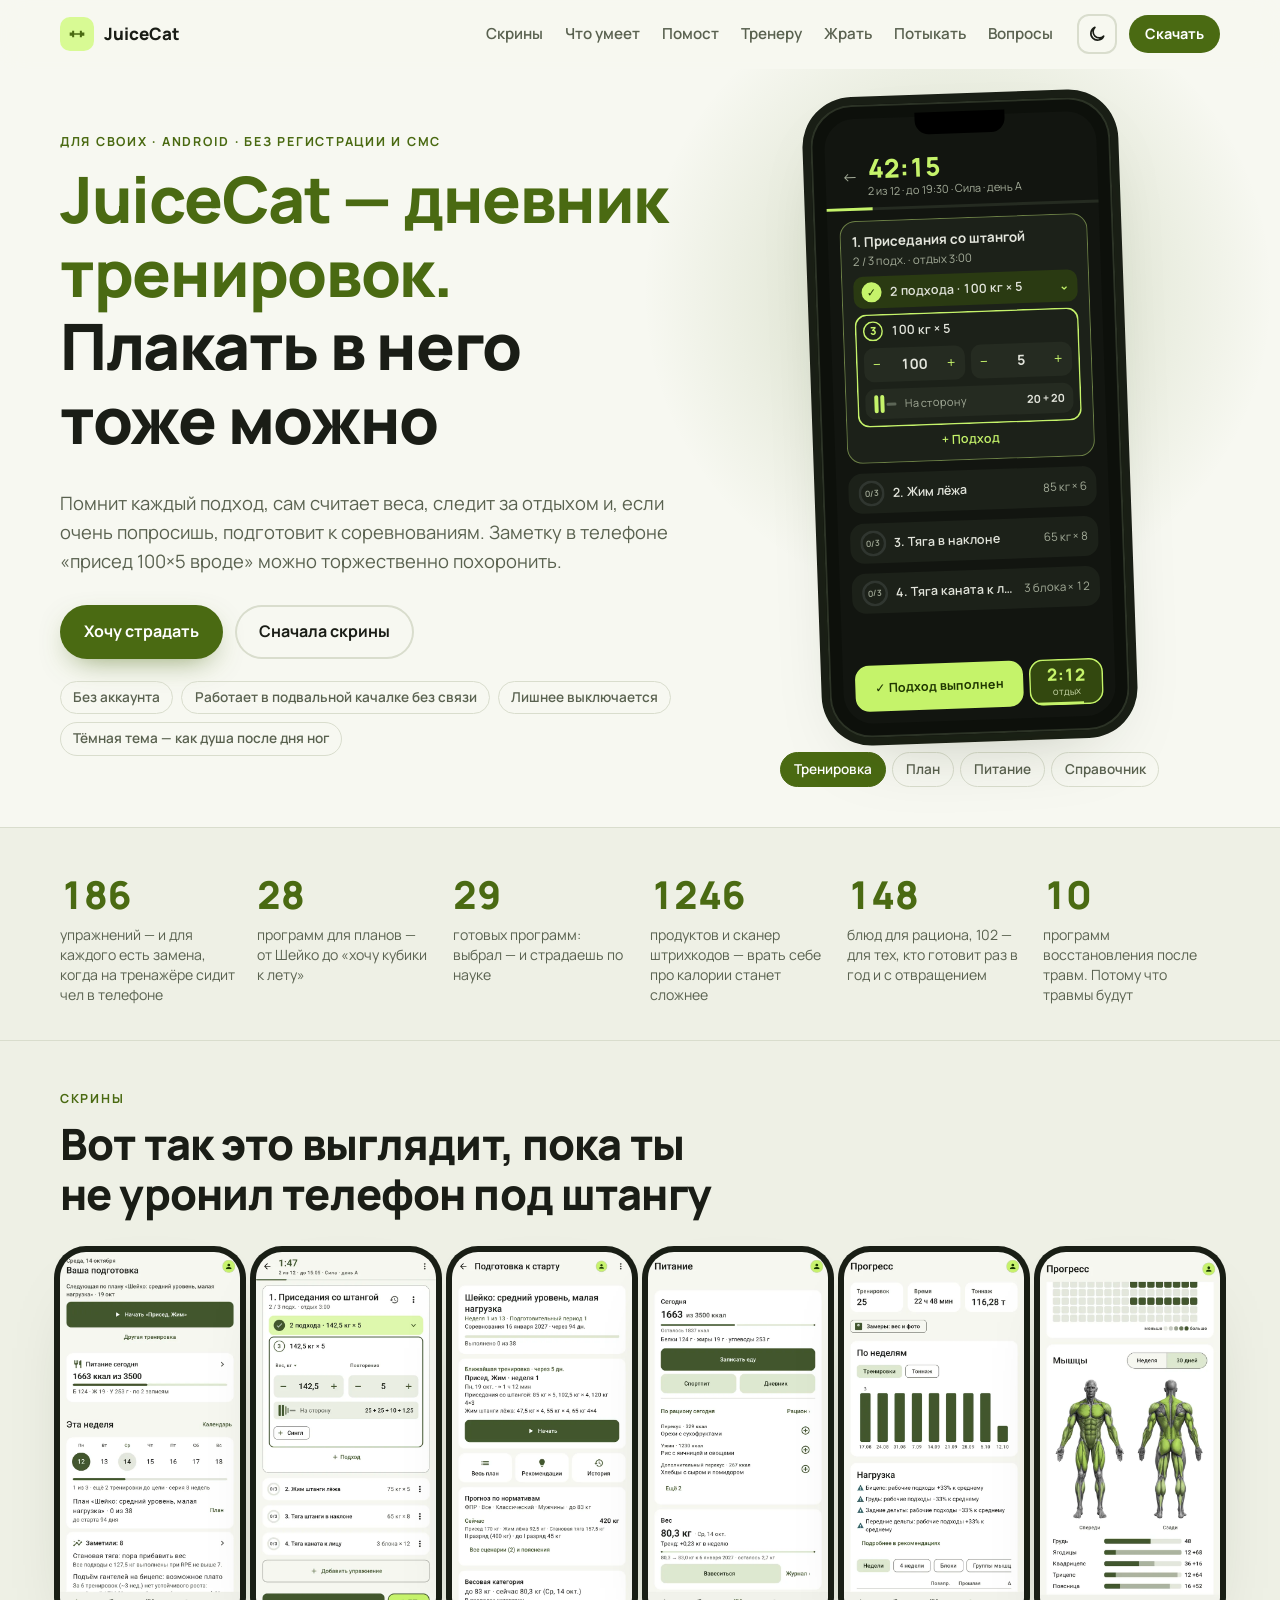
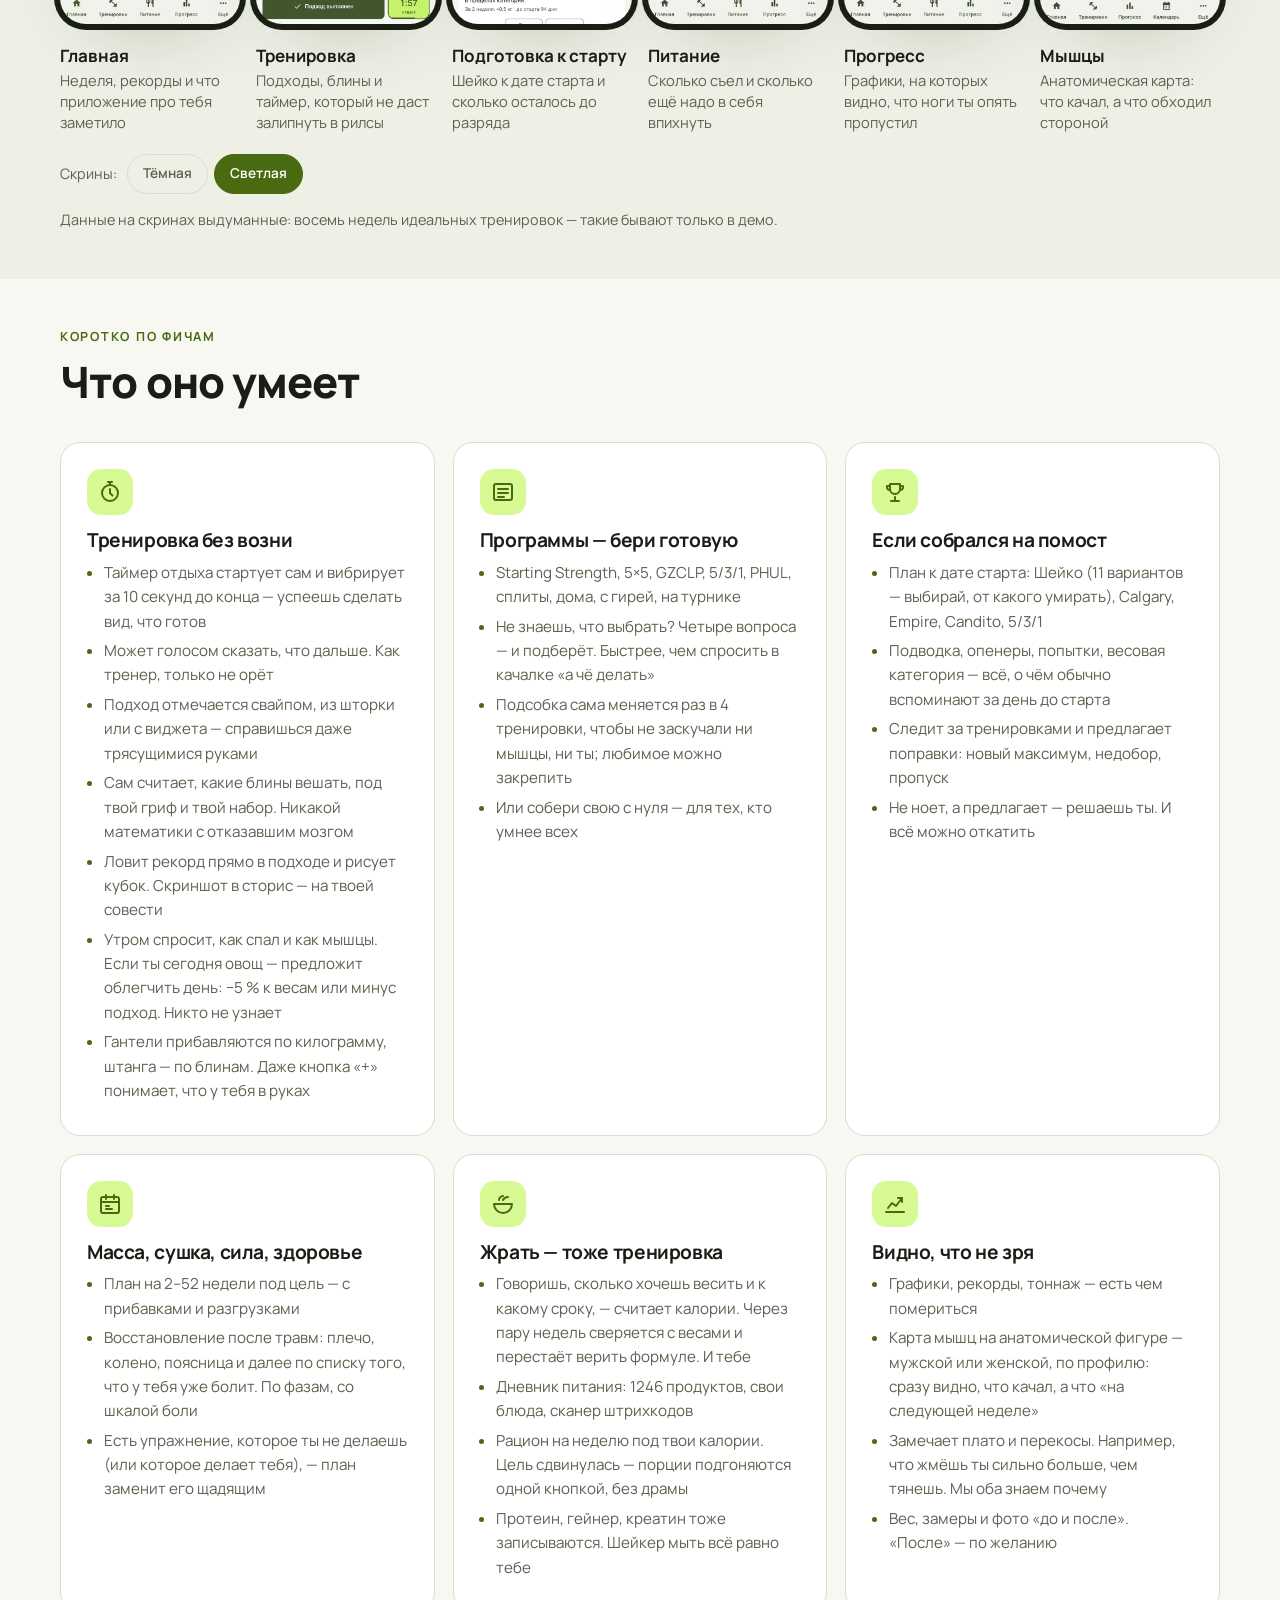
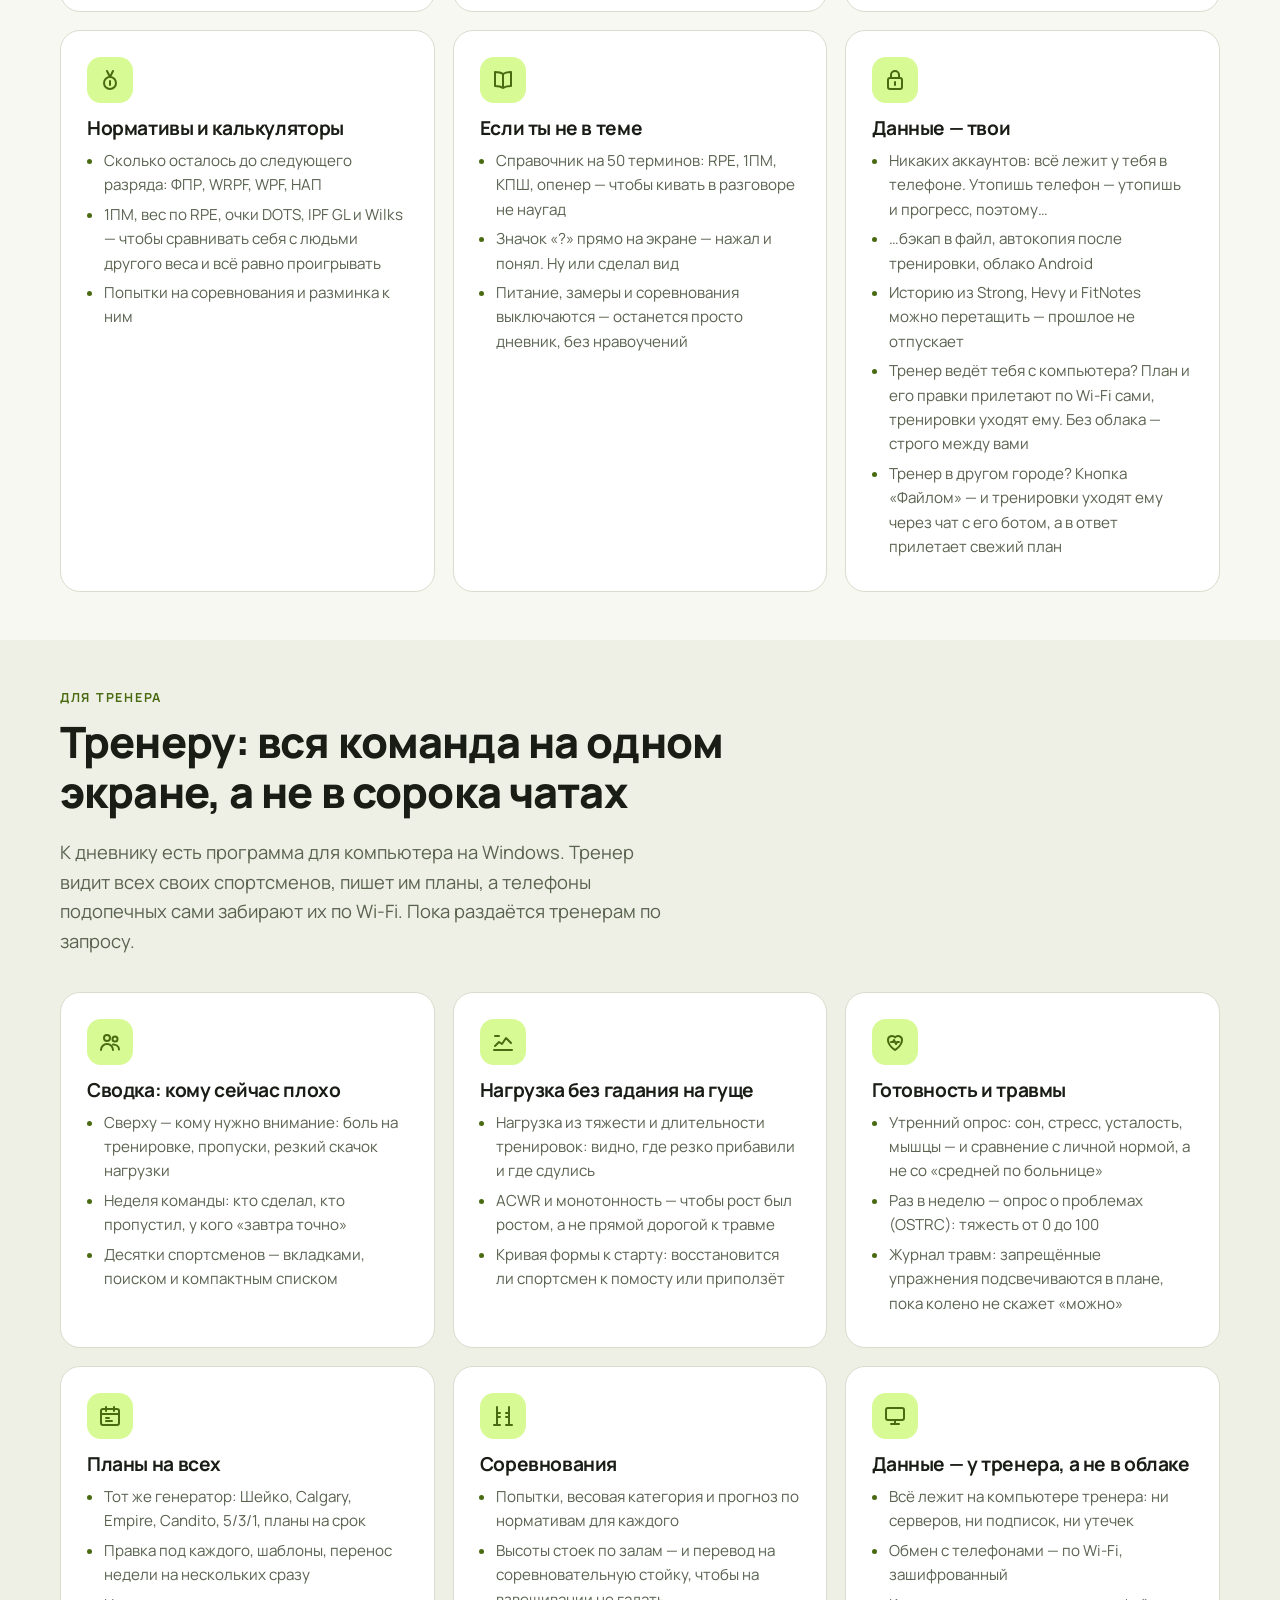
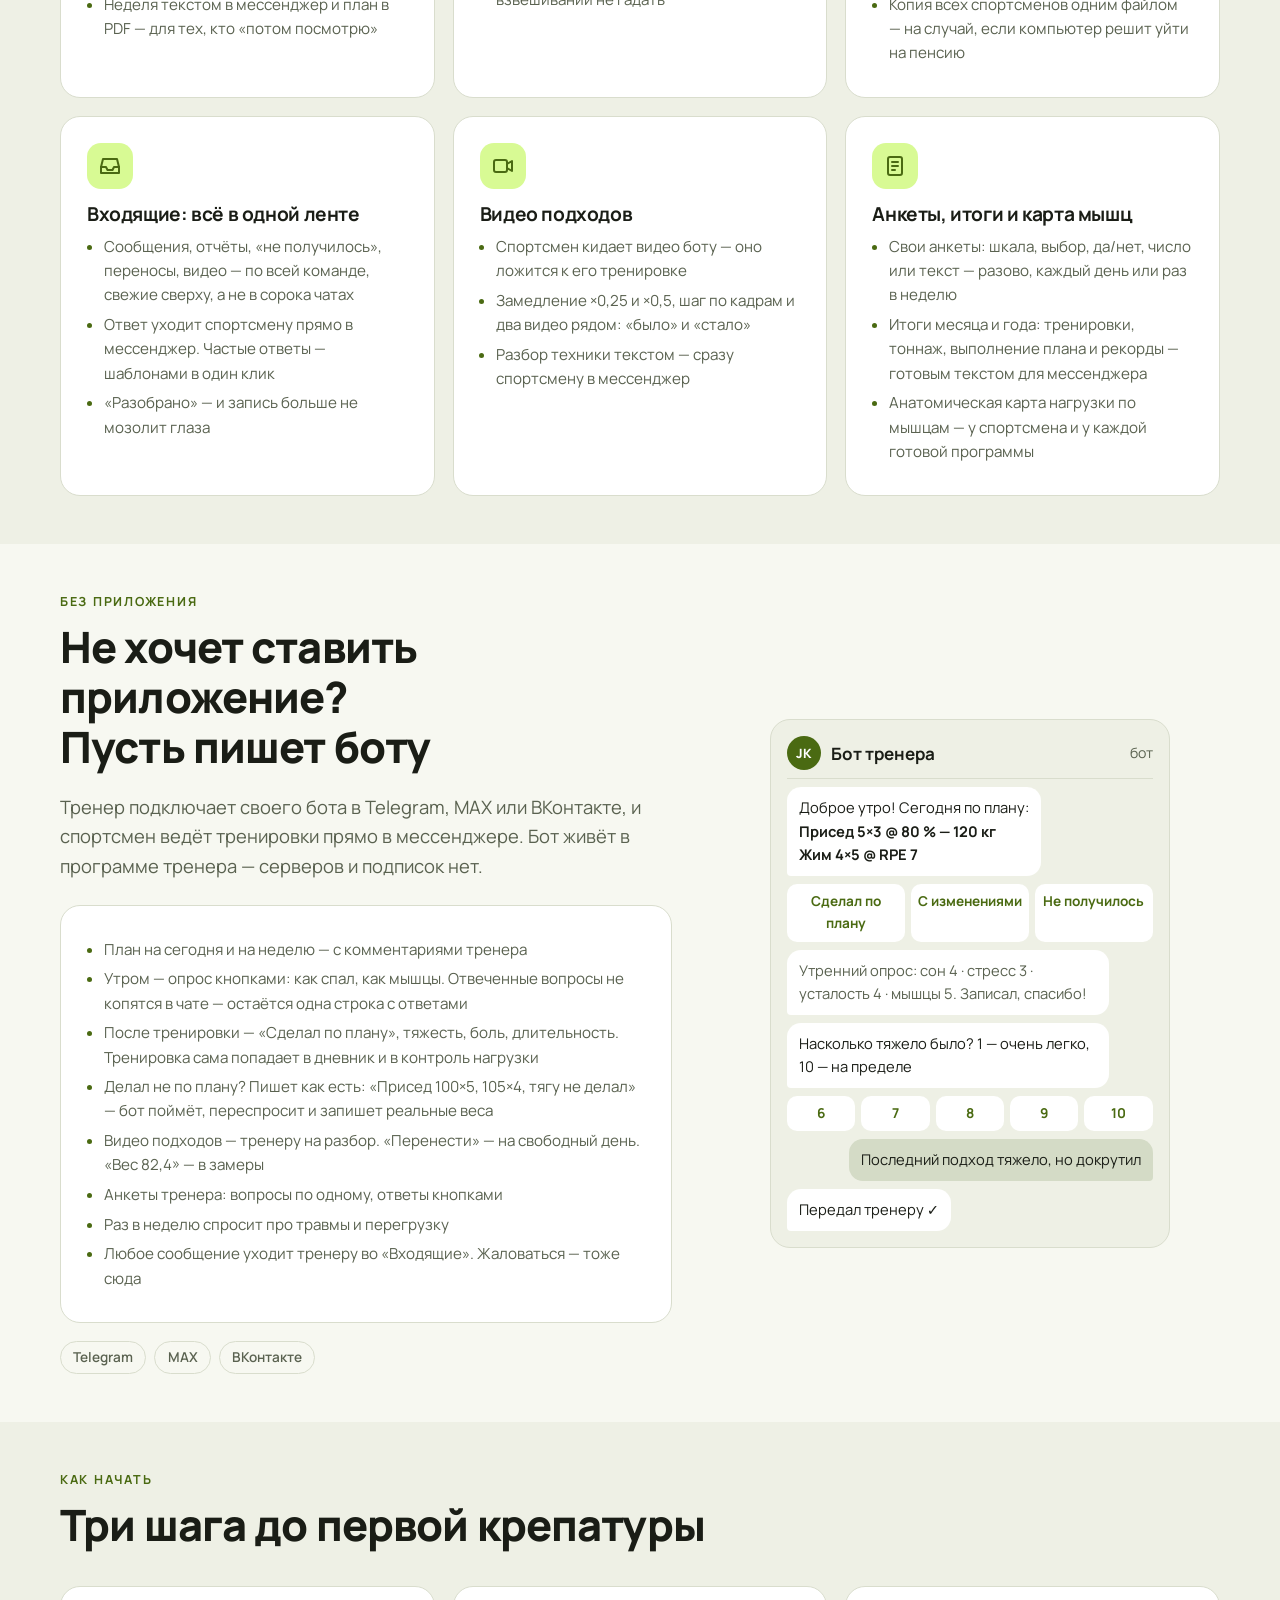
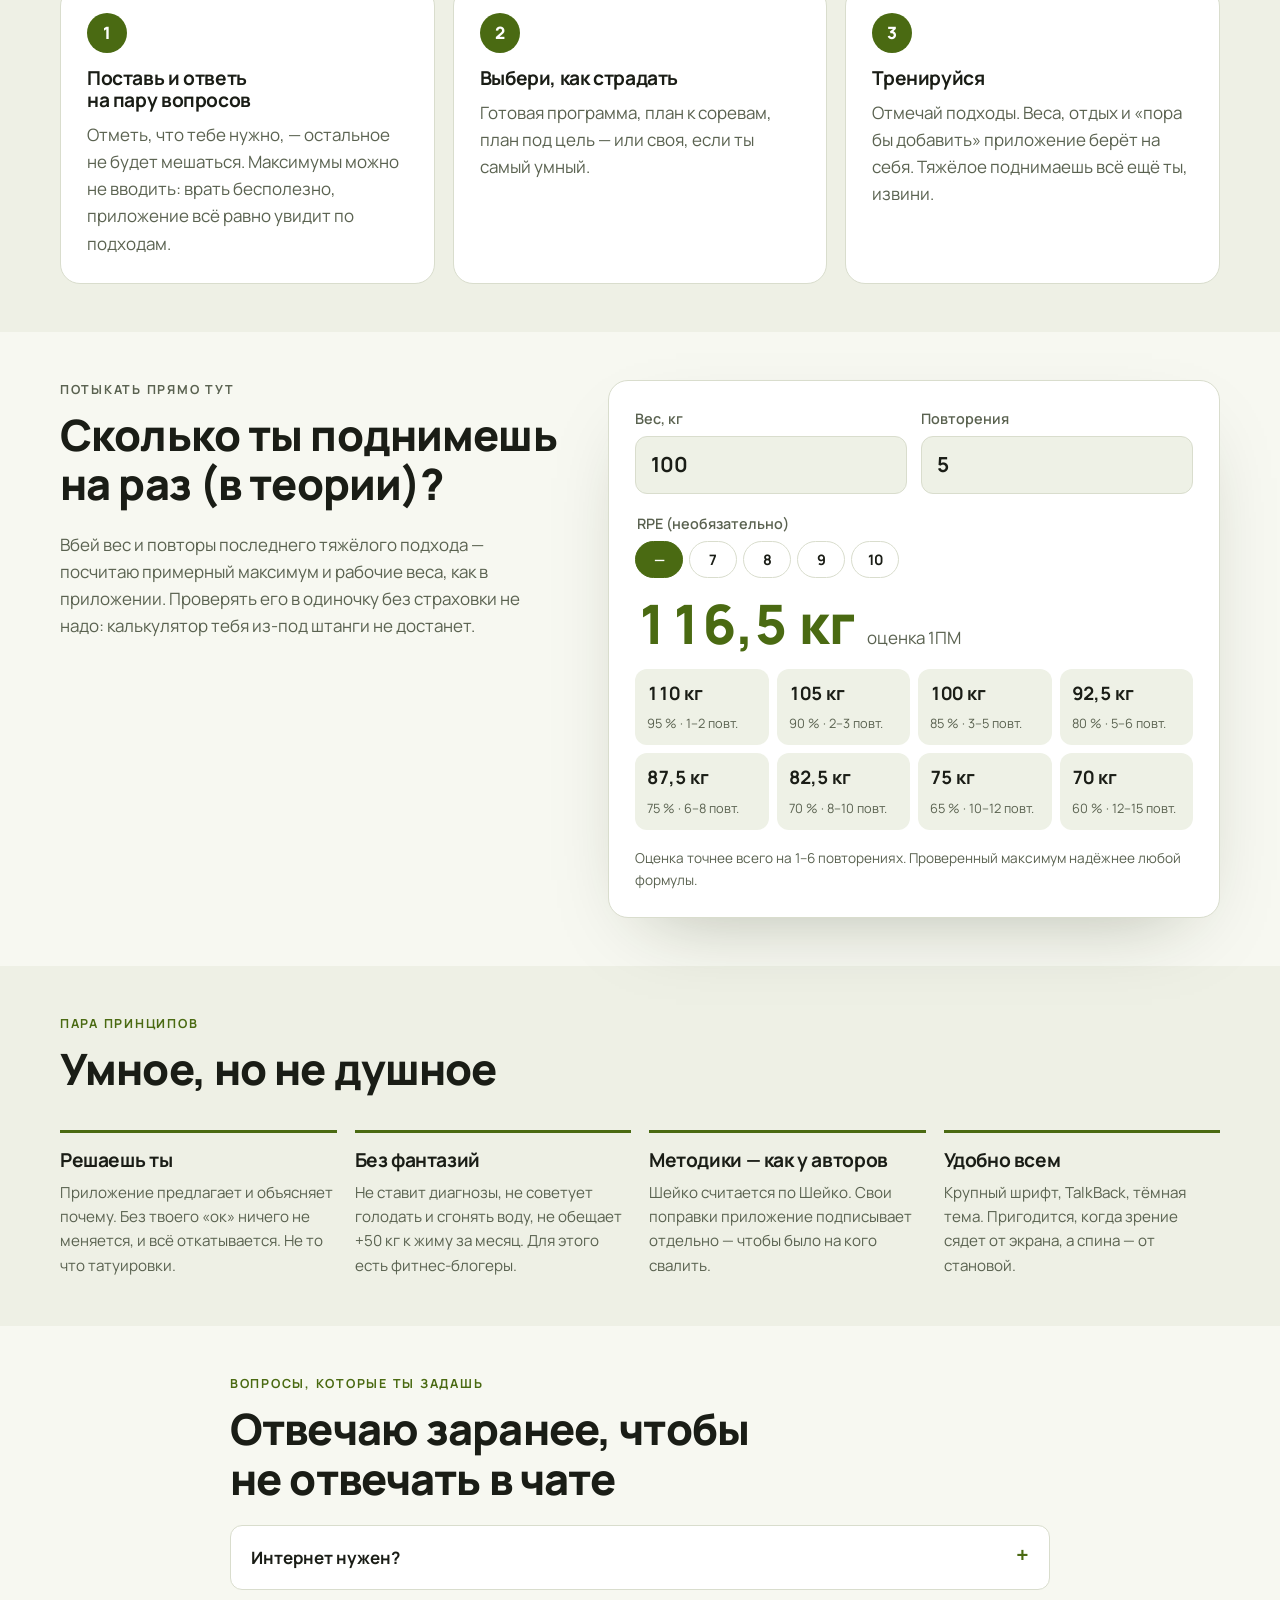
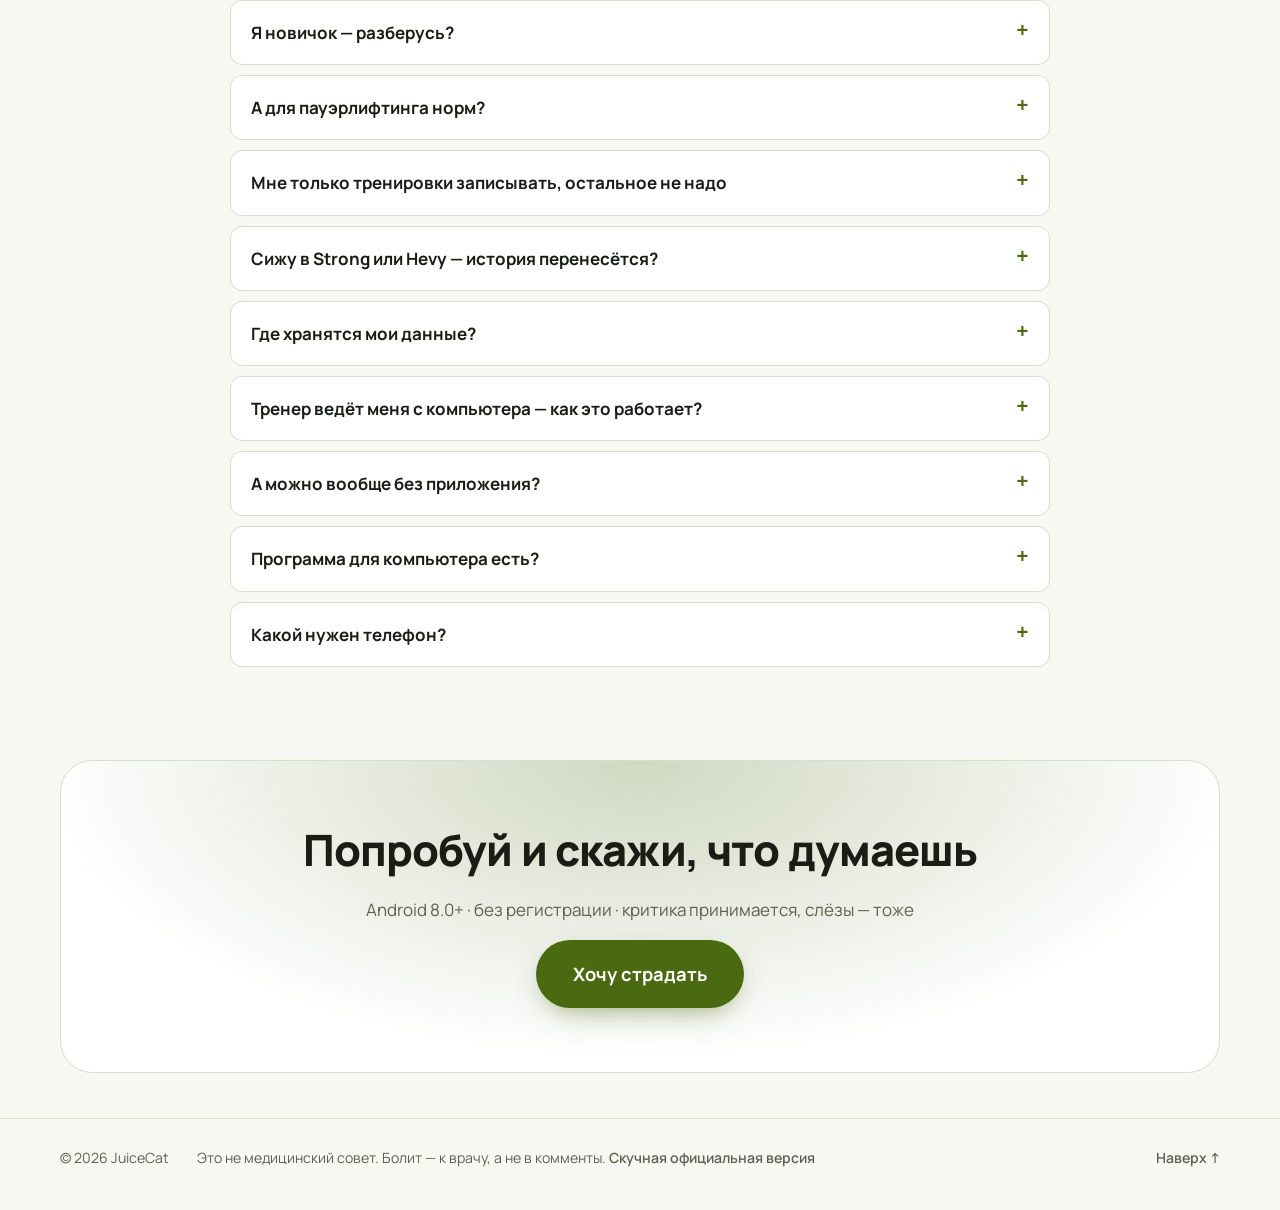
==== commit c632f6f3: "Лэндинг: автокопия после тренировки Co-Authored-By: Claude Opus 5.5 <noreply@anthropic.com>" ====
--- a/index.html
+++ b/index.html
@@ -330,7 +330,7 @@
             <h3>Данные — твои</h3>
             <ul>
               <li>Никаких аккаунтов: всё лежит у тебя в телефоне. Утопишь телефон — утопишь и прогресс, поэтому…</li>
-              <li>…бэкап в файл, автокопия раз в неделю, облако Android</li>
+              <li>…бэкап в файл, автокопия после тренировки, облако Android</li>
               <li>Историю из Strong, Hevy и FitNotes можно перетащить — прошлое не отпускает</li>
               <li>Тренер ведёт тебя с компьютера? План и его правки прилетают по Wi‑Fi сами, тренировки уходят ему. Без облака — строго между вами</li>
               <li>Тренер в другом городе? Кнопка «Файлом» — и тренировки уходят ему через чат с его ботом, а в ответ прилетает свежий план</li>
@@ -588,7 +588,7 @@
         </details>
         <details class="reveal">
           <summary>Где хранятся мои данные?</summary>
-          <p>Только у тебя в телефоне — и у тренера на компьютере, если ты сам его подключил. Никто больше не узнает, сколько ты на самом деле жмёшь. Для подстраховки — бэкап в файл, автокопия раз в неделю или облако Android.</p>
+          <p>Только у тебя в телефоне — и у тренера на компьютере, если ты сам его подключил. Никто больше не узнает, сколько ты на самом деле жмёшь. Для подстраховки — бэкап в файл, автокопия после тренировки или облако Android.</p>
         </details>
         <details class="reveal">
           <summary>Тренер ведёт меня с компьютера — как это работает?</summary>
@@ -624,12 +624,12 @@
   <dialog class="dl-dialog" data-download-dialog aria-labelledby="dl-dialog-title">
     <form method="dialog">
       <h2 id="dl-dialog-title">Ну что, качаем?</h2>
-      <p>APK 0.7.0, 5 МБ, Android 8.0 и новее.</p>
+      <p>APK 0.7.1, 5 МБ, Android 8.0 и новее.</p>
       <p>В Google Play его пока нет, поэтому телефон напряжётся и спросит, можно ли ставить приложения из браузера. Можно. Проверено на себе — никто не пострадал, кроме квадрицепсов.</p>
-      <p class="dl-dialog__hash">Для параноиков, SHA-256: <code>98a7fefb1c41c7eb567432122957c8fd8e7664a99e29fed7edd485d540fed640</code></p>
+      <p class="dl-dialog__hash">Для параноиков, SHA-256: <code>7daab006ba302931418e6dc4885b54d151f39e494d5b15a924517dcc07d8c7e0</code></p>
       <div class="dl-dialog__actions">
         <button class="btn btn--ghost" value="cancel">Я передумал</button>
-        <a class="btn" href="download/juicecat-0.7.0.apk" download data-download-confirm>Качаю</a>
+        <a class="btn" href="download/juicecat-0.7.1.apk" download data-download-confirm>Качаю</a>
       </div>
     </form>
   </dialog>
@@ -642,6 +642,6 @@
     </div>
   </footer>
 
-  <script src="script.js?v=12" defer></script>
+  <script src="script.js?v=13" defer></script>
 </body>
 </html>
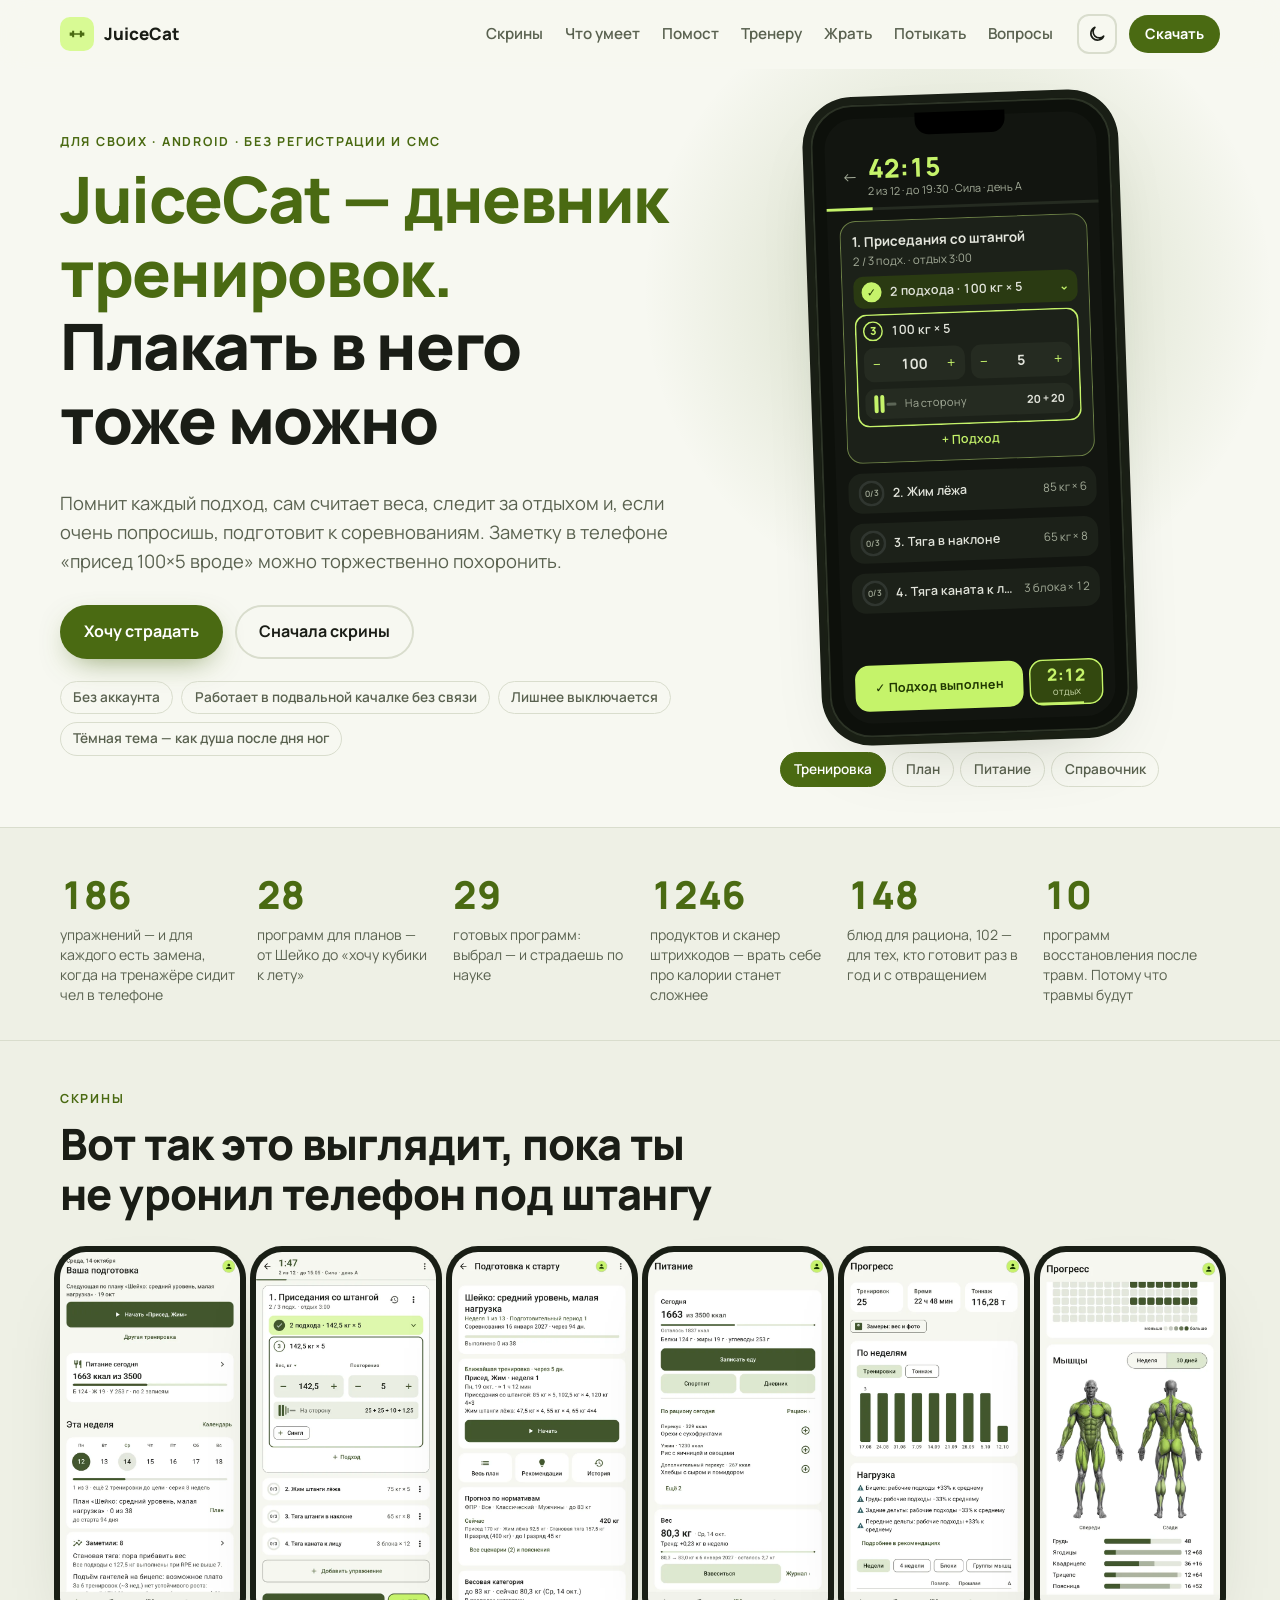
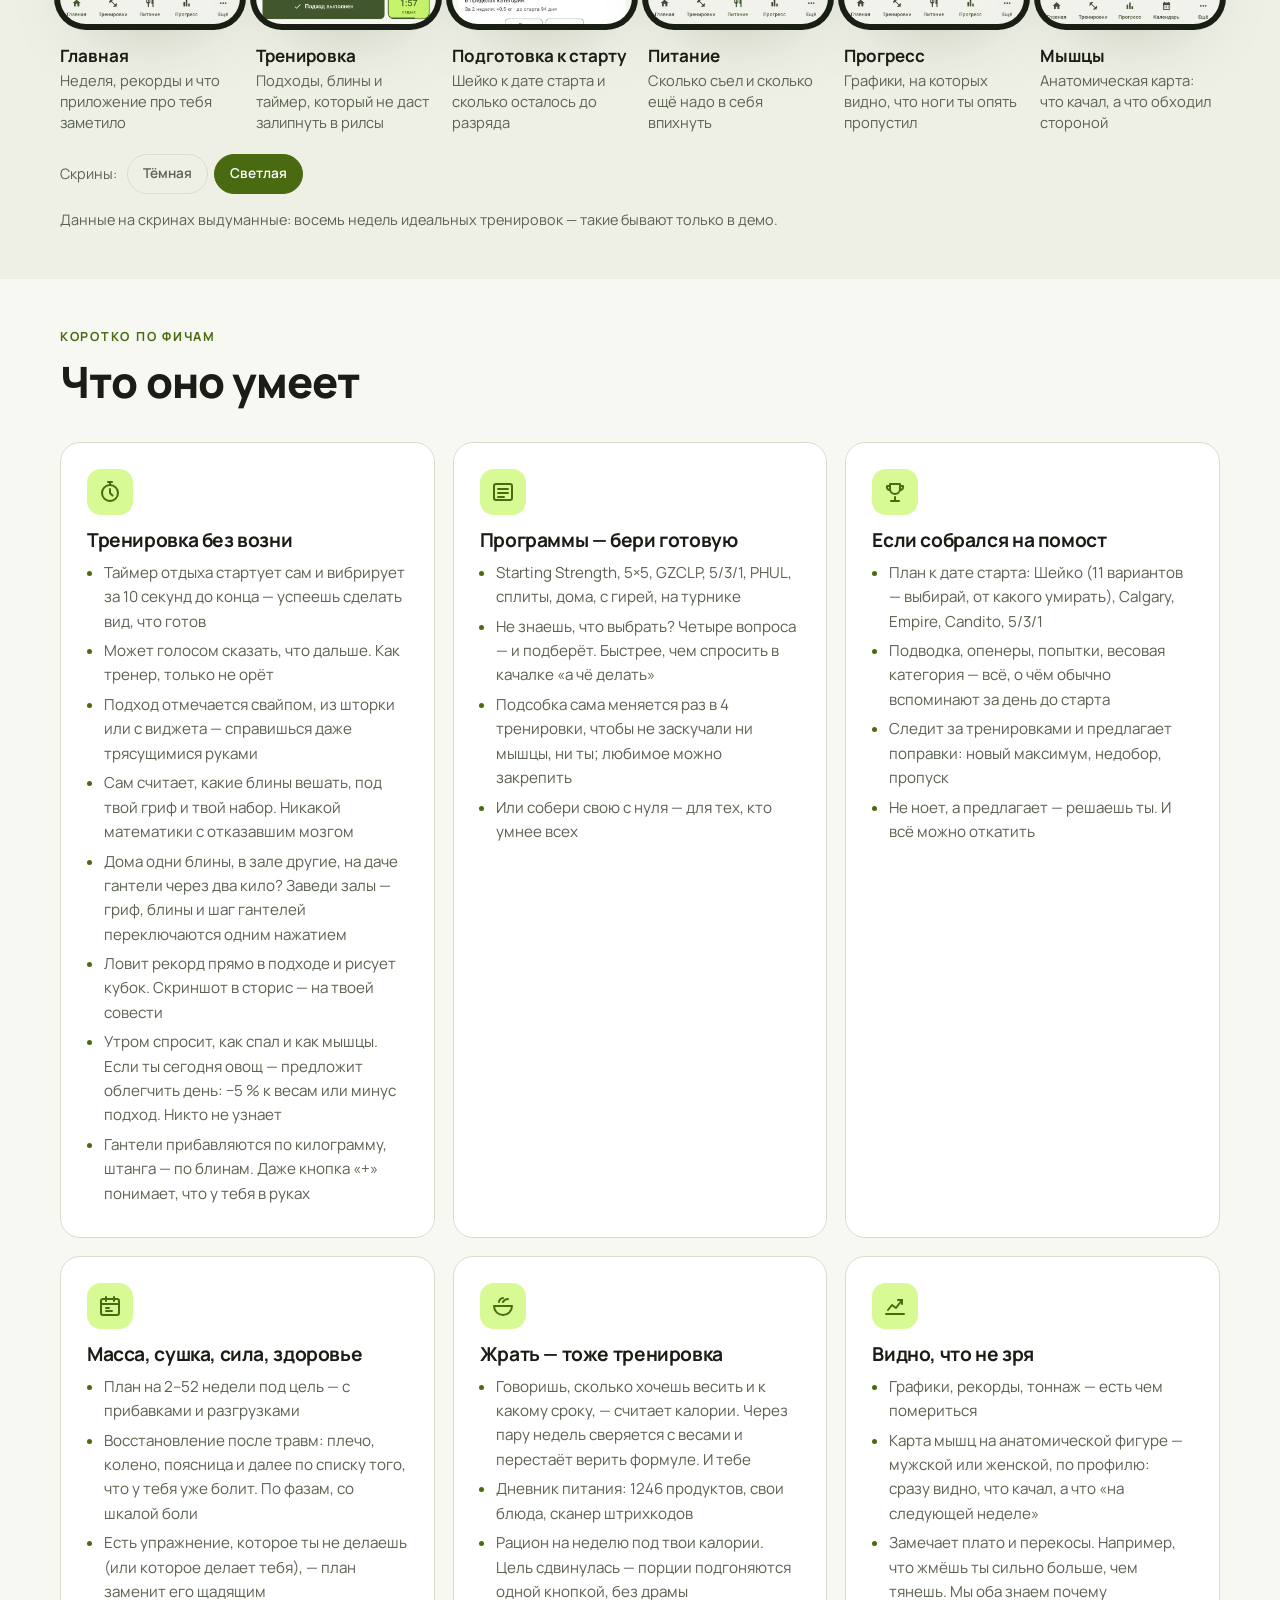
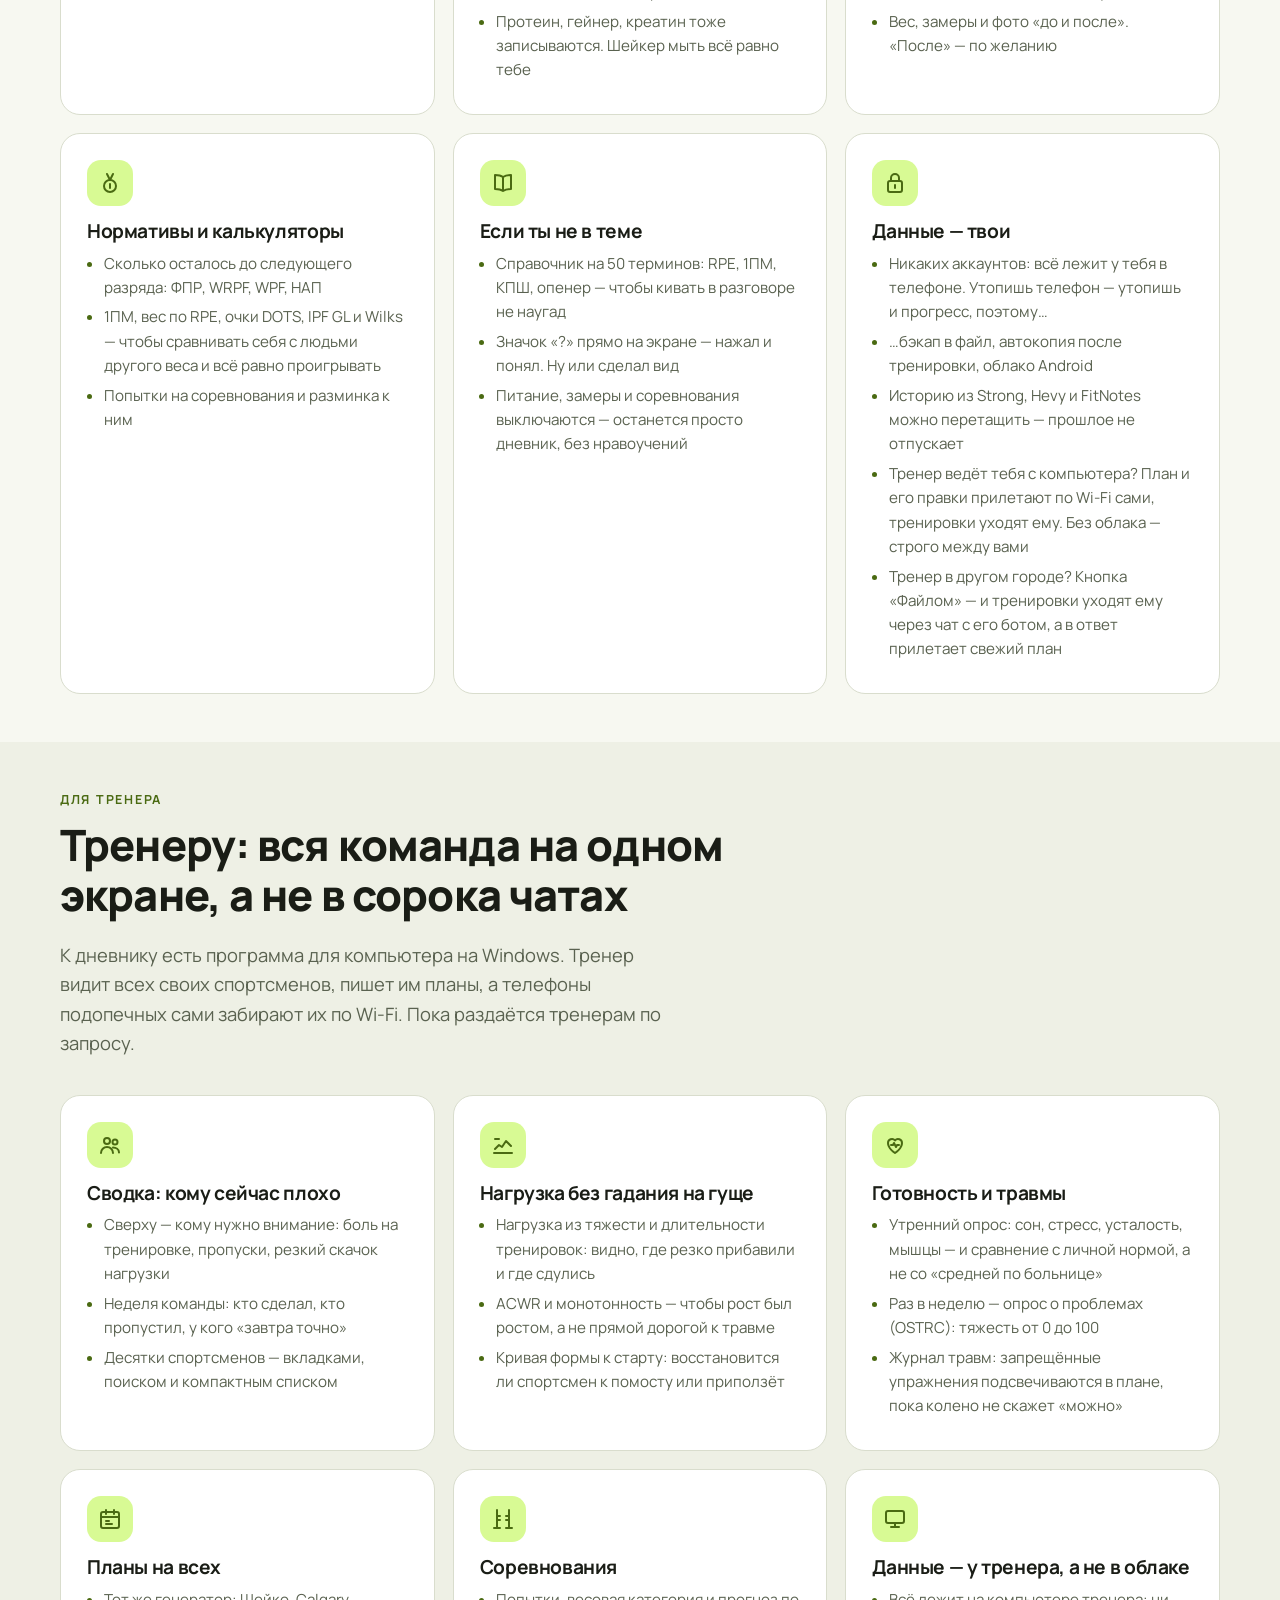
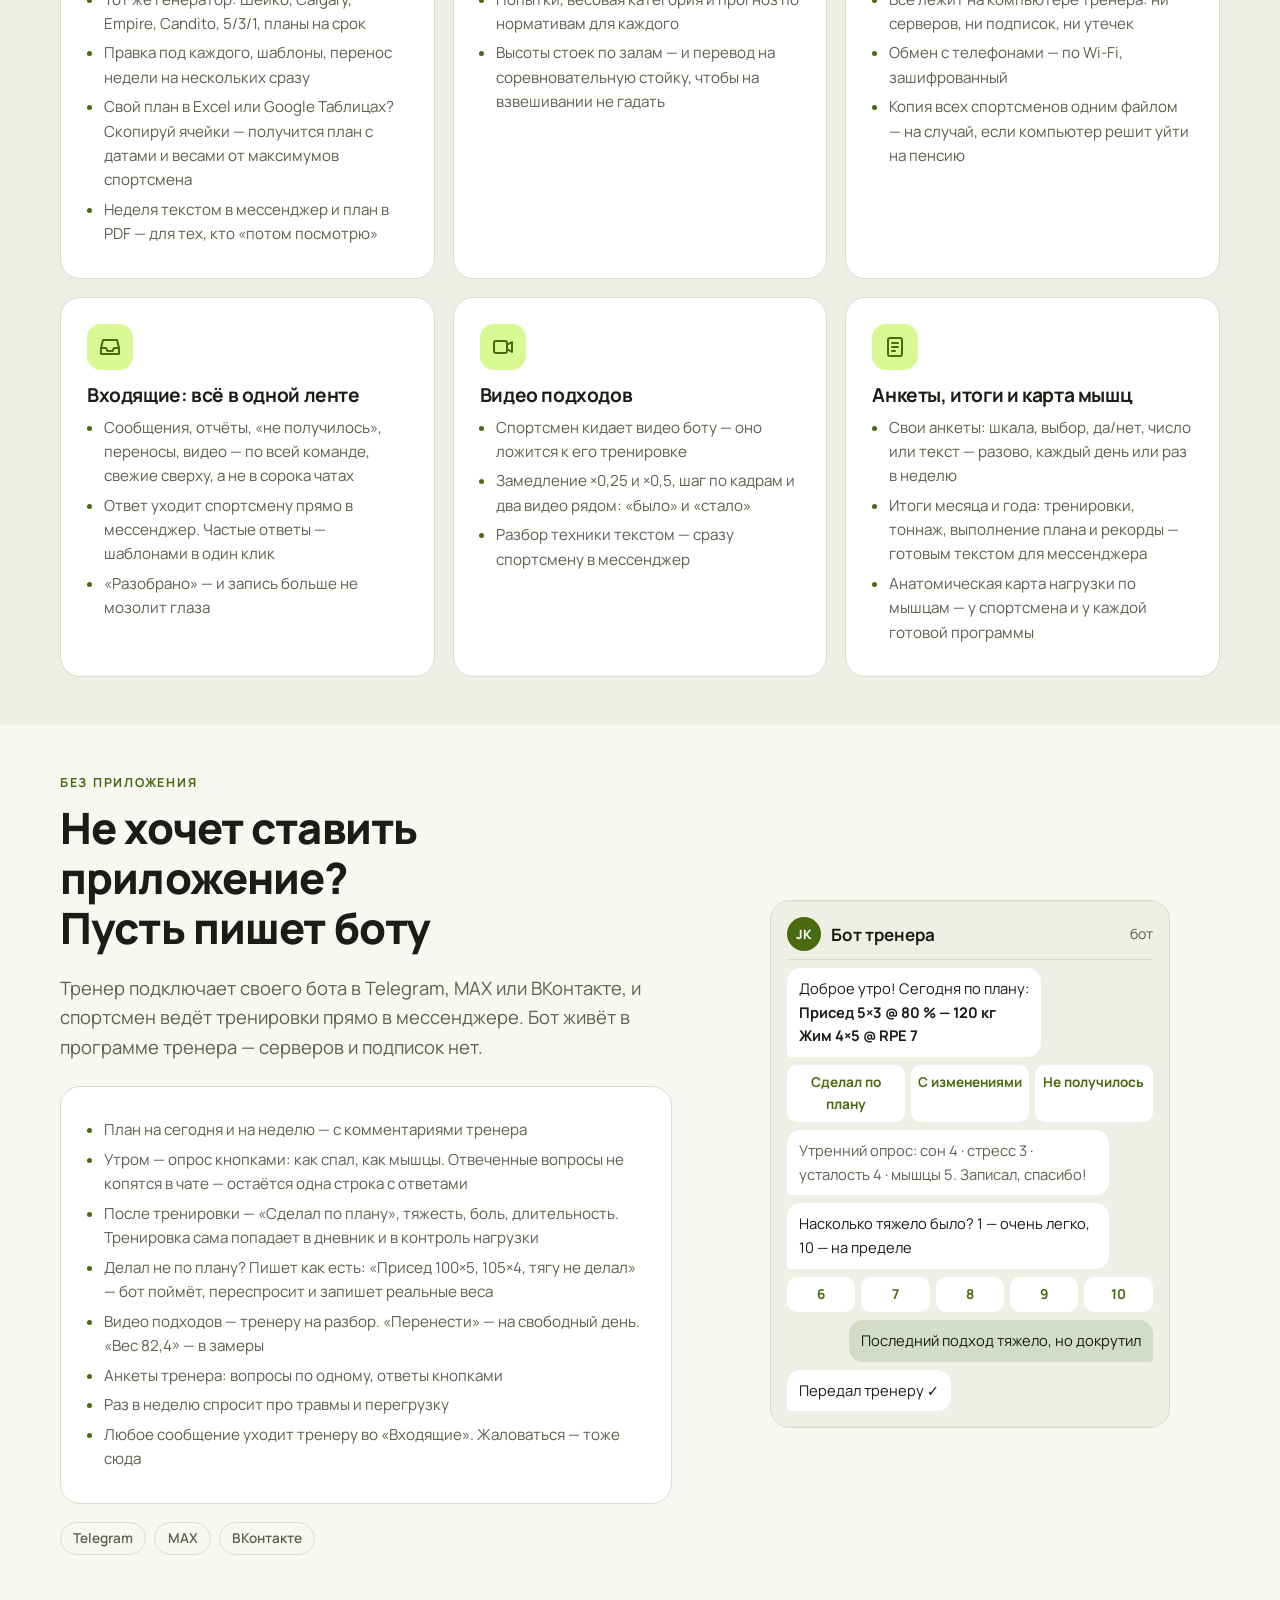
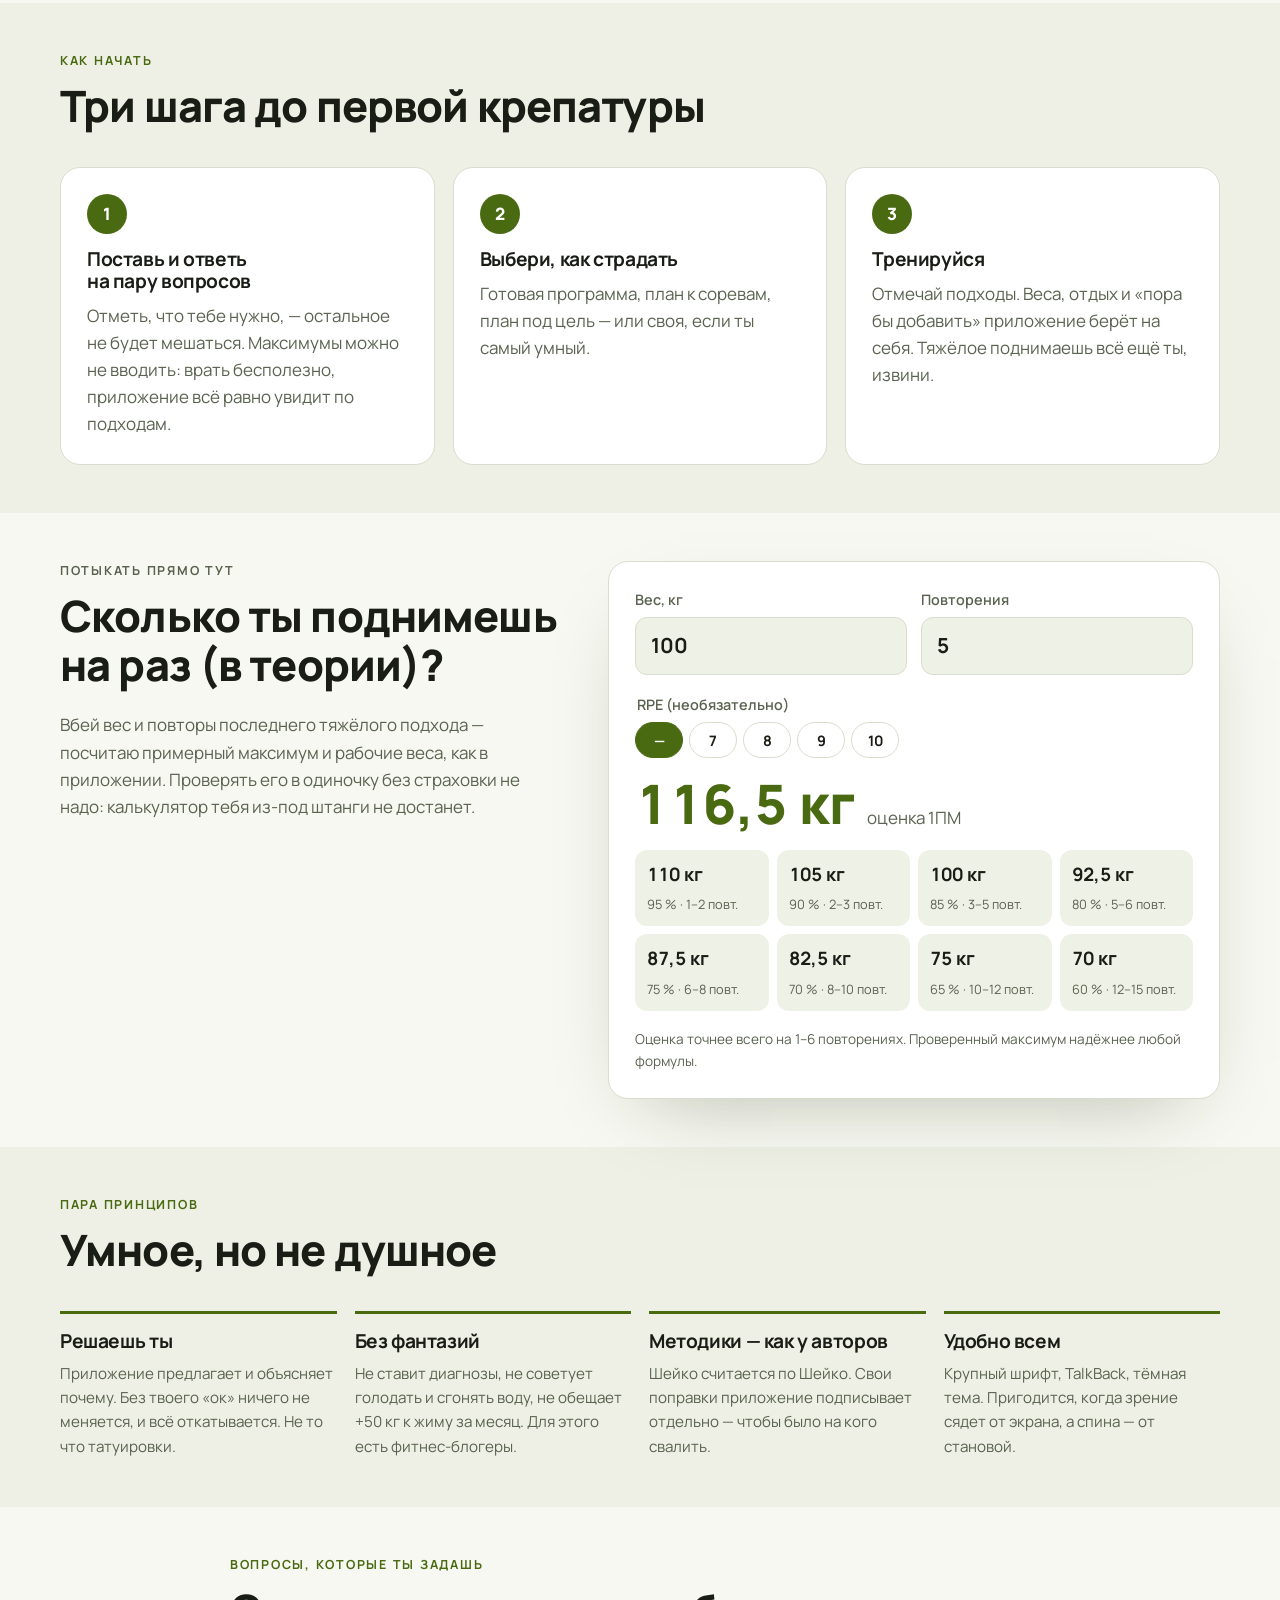
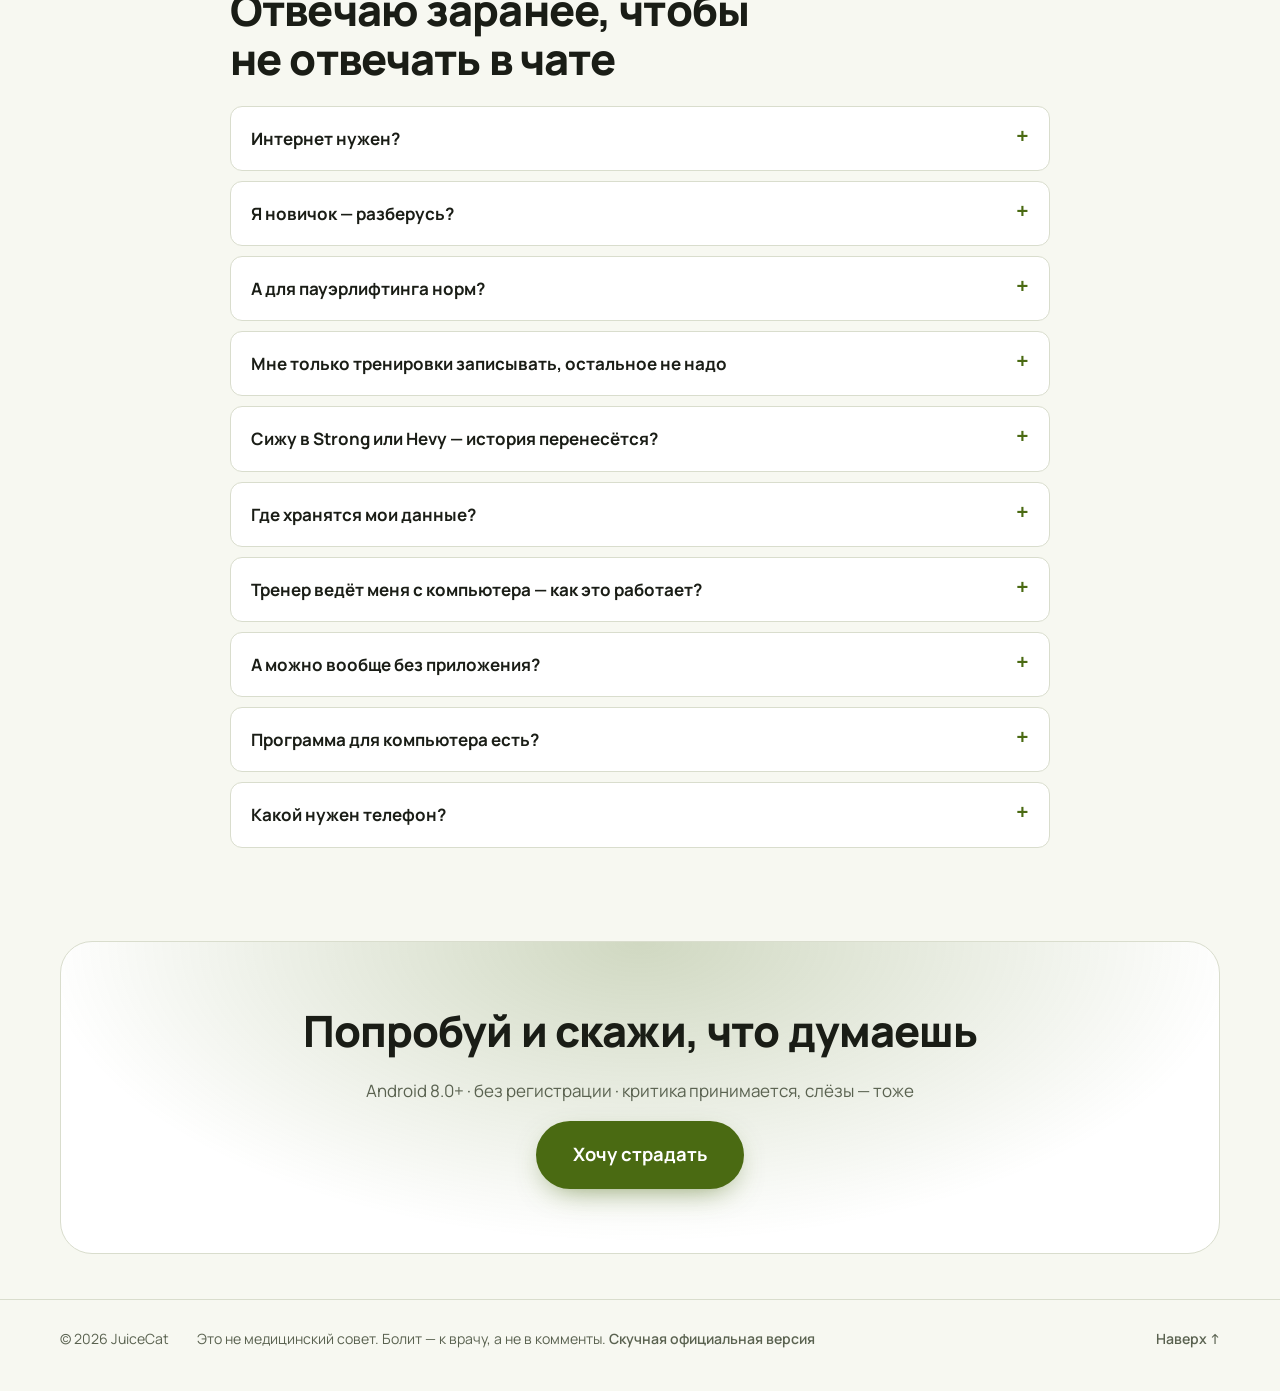
==== commit 2f80219c: "APK 0.8.0: залы, автокопия после тренировки, план из таблицы у тренера Co-Authored-By: Claude Opus 5" ====
--- a/index.html
+++ b/index.html
@@ -245,6 +245,7 @@
               <li>Может голосом сказать, что дальше. Как тренер, только не орёт</li>
               <li>Подход отмечается свайпом, из шторки или с виджета — справишься даже трясущимися руками</li>
               <li>Сам считает, какие блины вешать, под твой гриф и твой набор. Никакой математики с отказавшим мозгом</li>
+              <li>Дома одни блины, в зале другие, на даче гантели через два кило? Заведи залы — гриф, блины и шаг гантелей переключаются одним нажатием</li>
               <li>Ловит рекорд прямо в подходе и рисует кубок. Скриншот в сторис — на твоей совести</li>
               <li>Утром спросит, как спал и как мышцы. Если ты сегодня овощ — предложит облегчить день: −5 % к весам или минус подход. Никто не узнает</li>
               <li>Гантели прибавляются по килограмму, штанга — по блинам. Даже кнопка «+» понимает, что у тебя в руках</li>
@@ -384,6 +385,7 @@
             <ul>
               <li>Тот же генератор: Шейко, Calgary, Empire, Candito, 5/3/1, планы на срок</li>
               <li>Правка под каждого, шаблоны, перенос недели на нескольких сразу</li>
+              <li>Свой план в Excel или Google Таблицах? Скопируй ячейки — получится план с датами и весами от максимумов спортсмена</li>
               <li>Неделя текстом в мессенджер и план в PDF — для тех, кто «потом посмотрю»</li>
             </ul>
           </article>
@@ -624,12 +626,12 @@
   <dialog class="dl-dialog" data-download-dialog aria-labelledby="dl-dialog-title">
     <form method="dialog">
       <h2 id="dl-dialog-title">Ну что, качаем?</h2>
-      <p>APK 0.7.1, 5 МБ, Android 8.0 и новее.</p>
+      <p>APK 0.8.0, 5 МБ, Android 8.0 и новее.</p>
       <p>В Google Play его пока нет, поэтому телефон напряжётся и спросит, можно ли ставить приложения из браузера. Можно. Проверено на себе — никто не пострадал, кроме квадрицепсов.</p>
-      <p class="dl-dialog__hash">Для параноиков, SHA-256: <code>7daab006ba302931418e6dc4885b54d151f39e494d5b15a924517dcc07d8c7e0</code></p>
+      <p class="dl-dialog__hash">Для параноиков, SHA-256: <code>f0b340a1280eb5fa89f5e339a25b651bf9eb0c9b7d0bc631d7d9b47dcdbda310</code></p>
       <div class="dl-dialog__actions">
         <button class="btn btn--ghost" value="cancel">Я передумал</button>
-        <a class="btn" href="download/juicecat-0.7.1.apk" download data-download-confirm>Качаю</a>
+        <a class="btn" href="download/juicecat-0.8.0.apk" download data-download-confirm>Качаю</a>
       </div>
     </form>
   </dialog>
@@ -642,6 +644,6 @@
     </div>
   </footer>
 
-  <script src="script.js?v=13" defer></script>
+  <script src="script.js?v=14" defer></script>
 </body>
 </html>
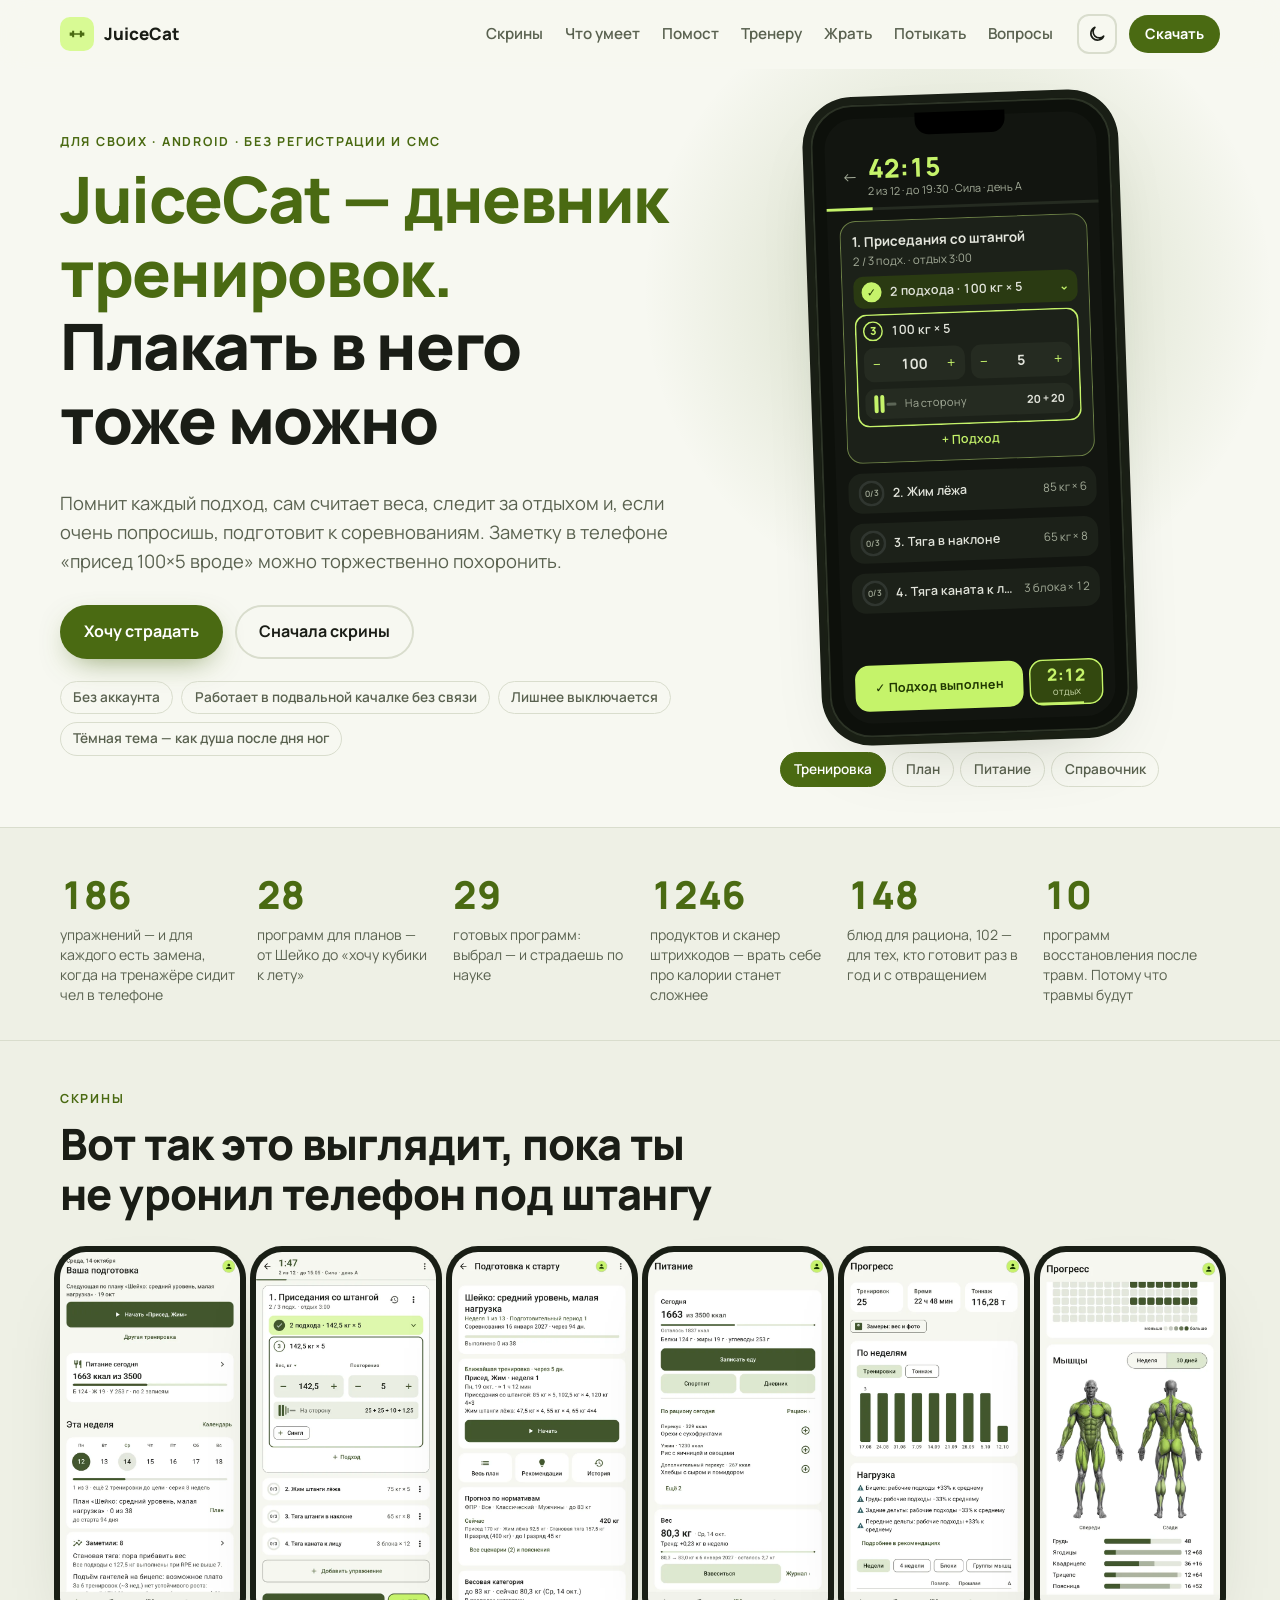
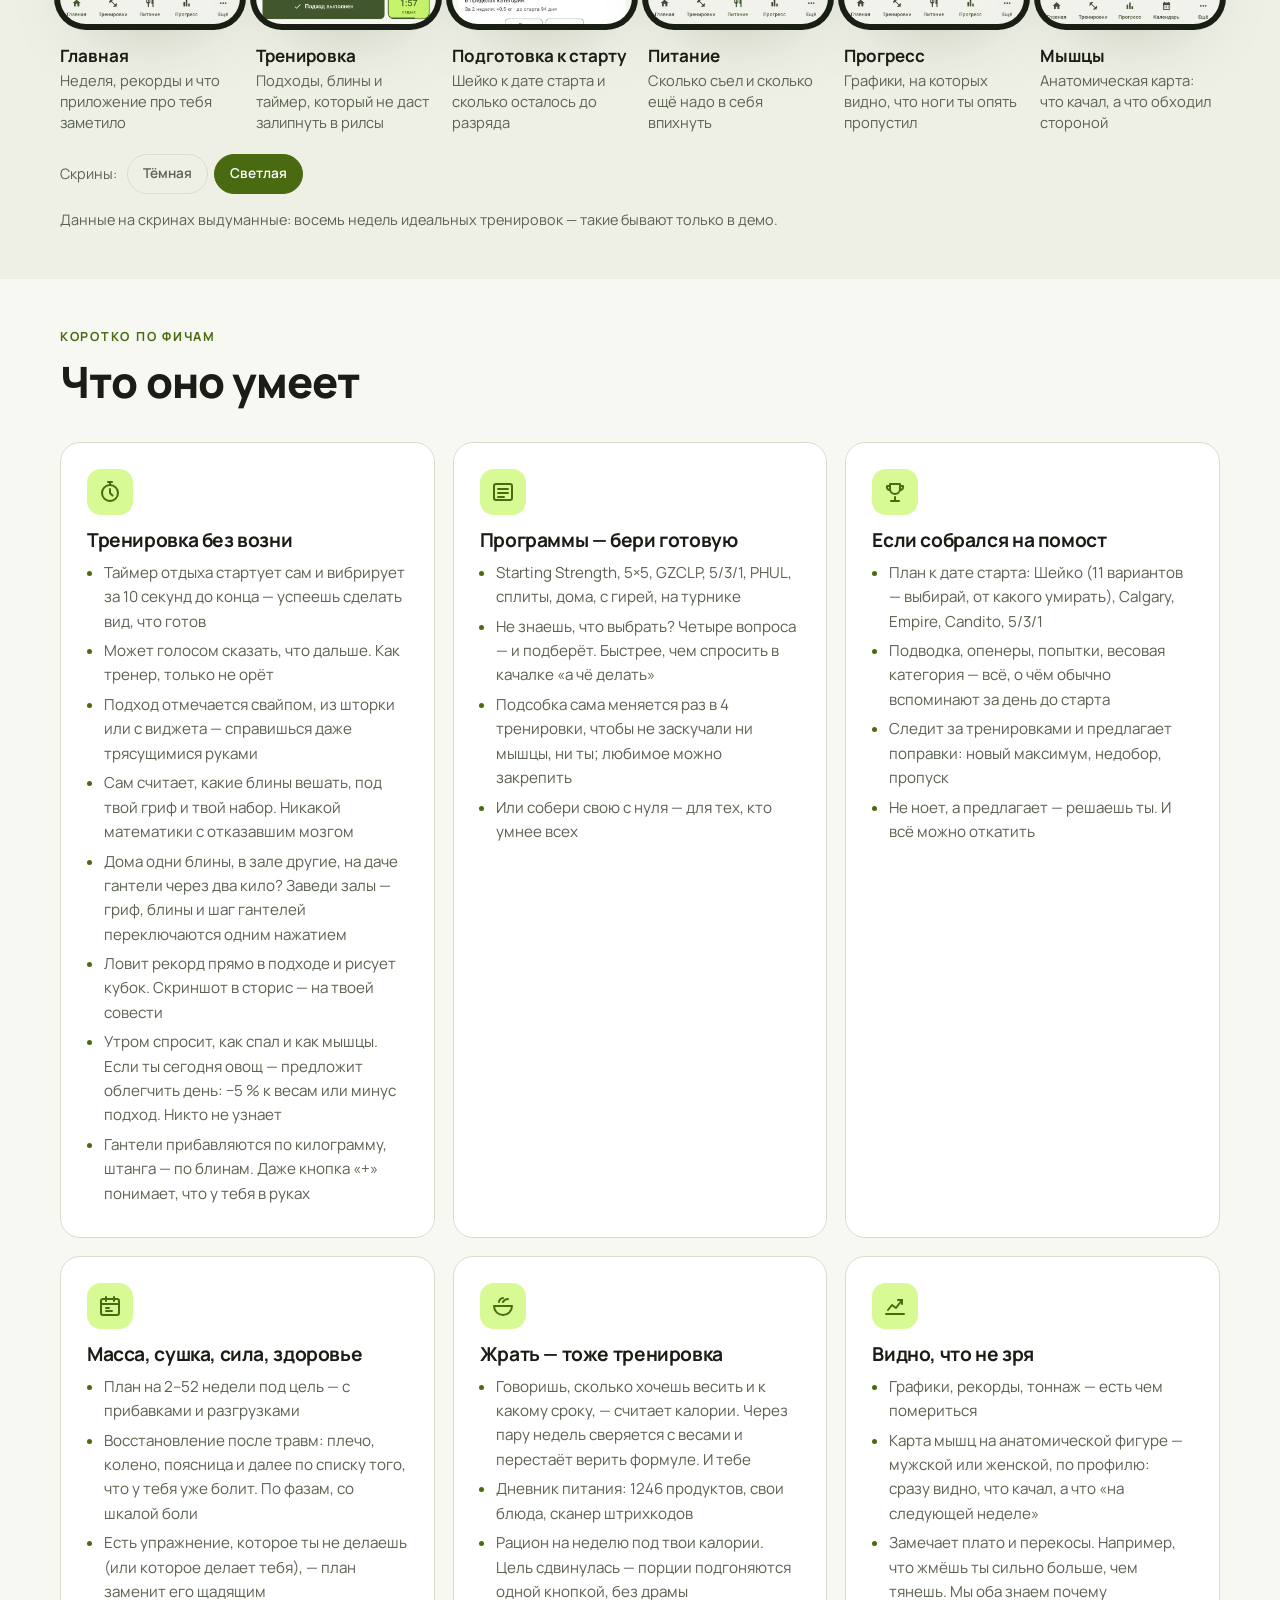
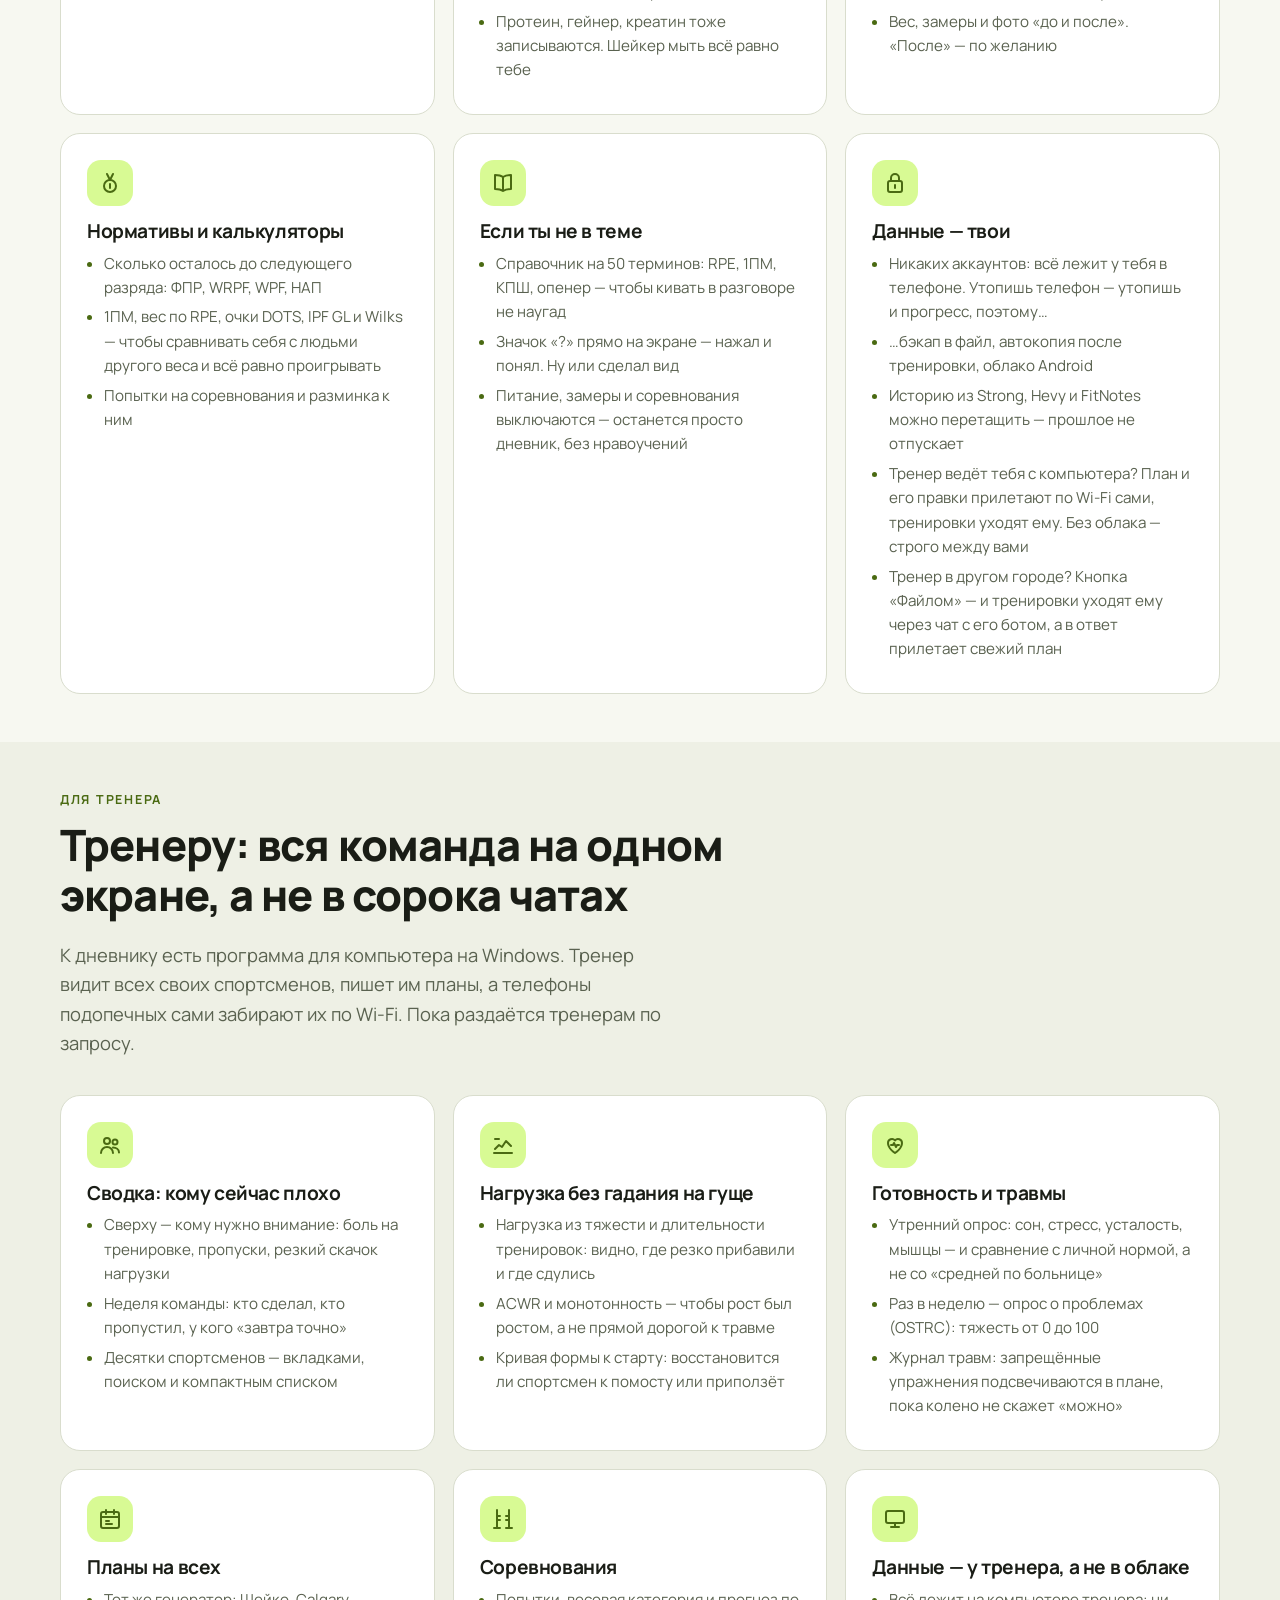
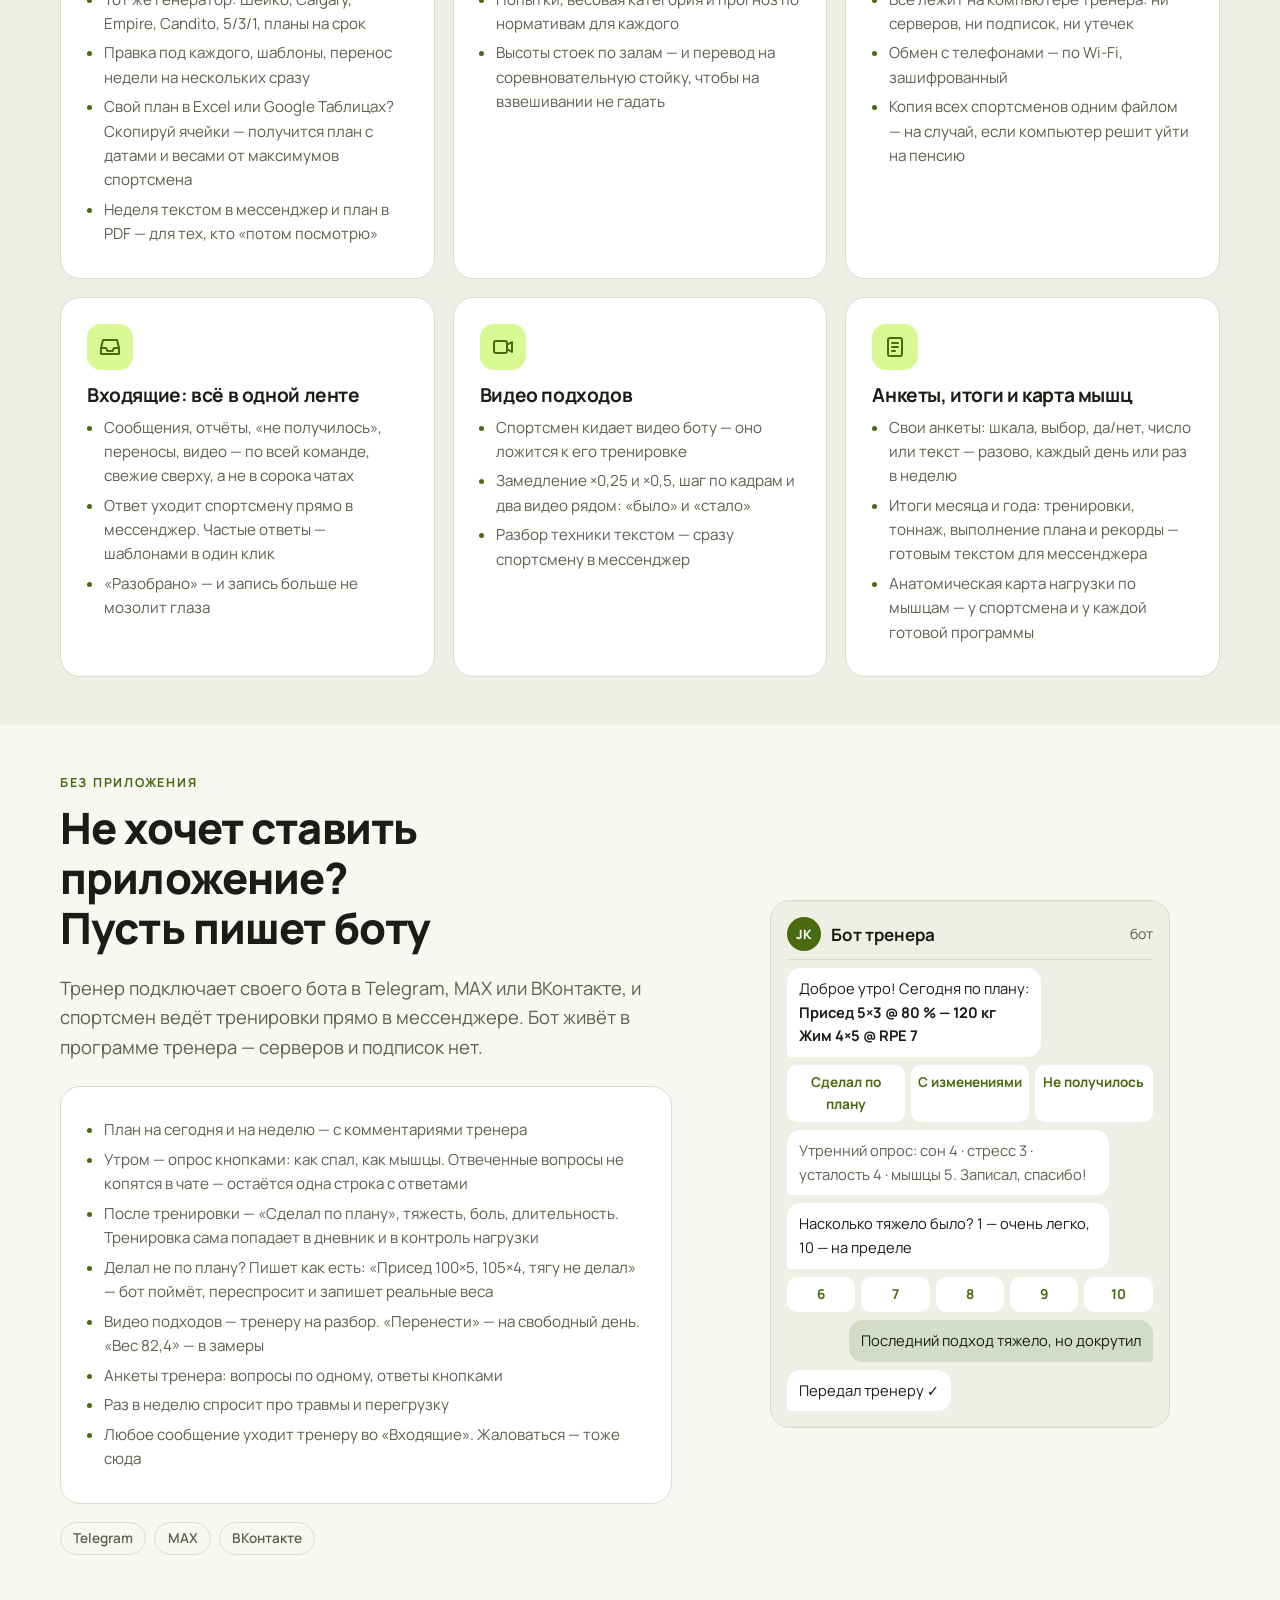
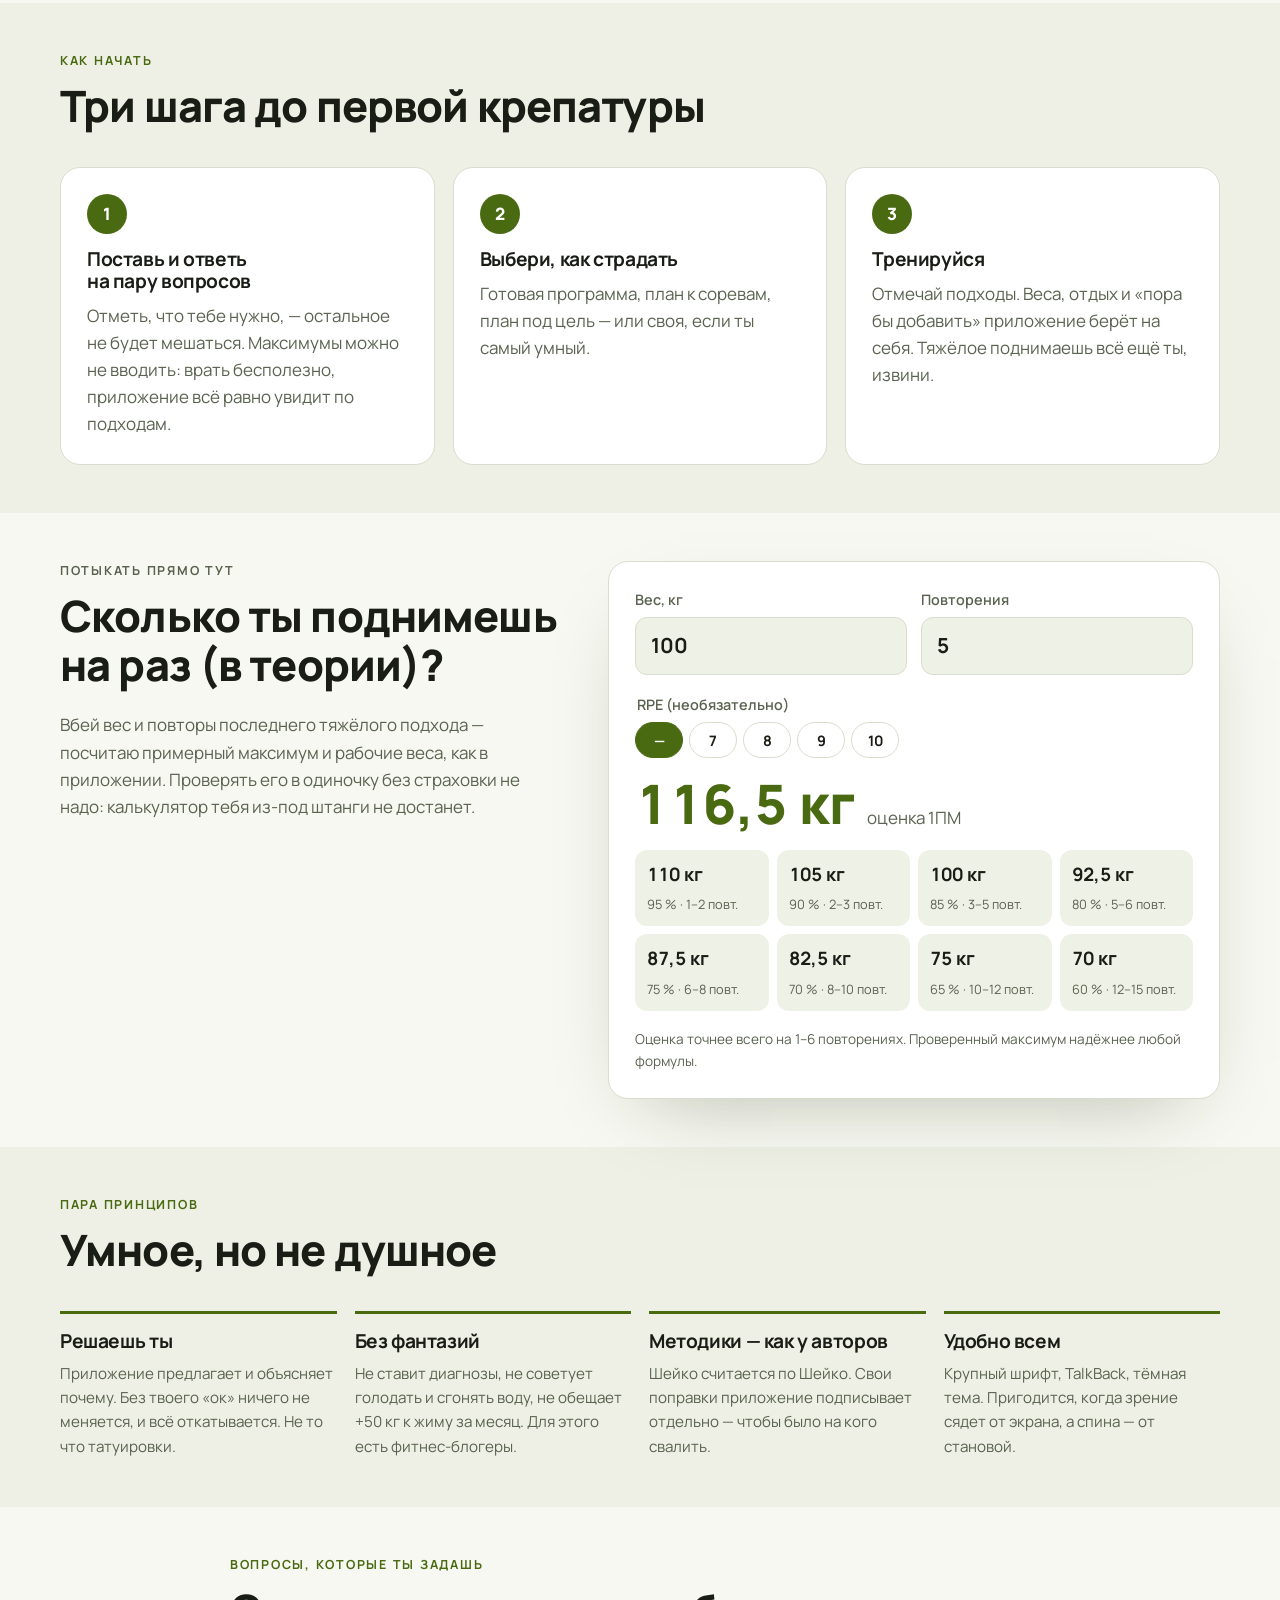
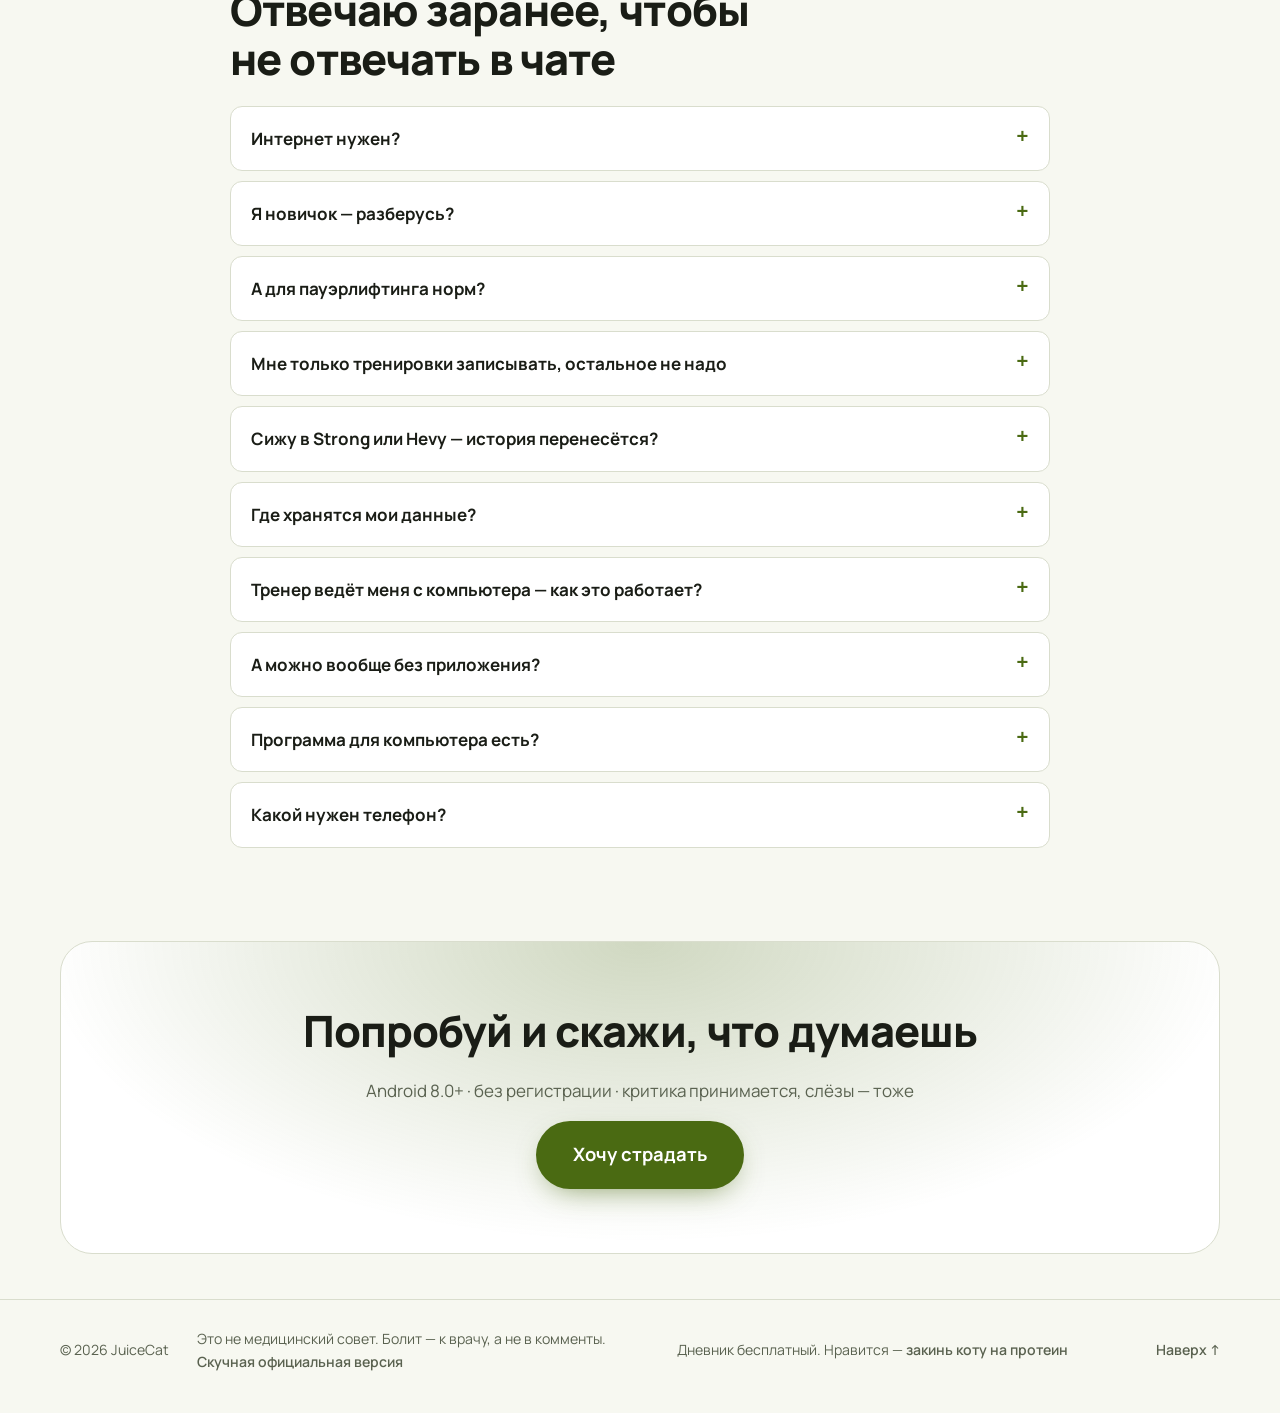
==== commit ef9a0b5e: "JuiceCat 0.9.1 (APK с кнопкой «Поддержать» → Boosty; SHA-256 обновлён) и ссылка на Boosty в подвале " ====
--- a/index.html
+++ b/index.html
@@ -626,12 +626,12 @@
   <dialog class="dl-dialog" data-download-dialog aria-labelledby="dl-dialog-title">
     <form method="dialog">
       <h2 id="dl-dialog-title">Ну что, качаем?</h2>
-      <p>APK 0.8.0, 5 МБ, Android 8.0 и новее.</p>
+      <p>APK 0.9.1, 5 МБ, Android 8.0 и новее.</p>
       <p>В Google Play его пока нет, поэтому телефон напряжётся и спросит, можно ли ставить приложения из браузера. Можно. Проверено на себе — никто не пострадал, кроме квадрицепсов.</p>
-      <p class="dl-dialog__hash">Для параноиков, SHA-256: <code>f0b340a1280eb5fa89f5e339a25b651bf9eb0c9b7d0bc631d7d9b47dcdbda310</code></p>
+      <p class="dl-dialog__hash">Для параноиков, SHA-256: <code>45570d49fa5c23dc88a2bbf957410d425935937c68ce97cc76120c9f9f5bba10</code></p>
       <div class="dl-dialog__actions">
         <button class="btn btn--ghost" value="cancel">Я передумал</button>
-        <a class="btn" href="download/juicecat-0.8.0.apk" download data-download-confirm>Качаю</a>
+        <a class="btn" href="download/juicecat-0.9.1.apk" download data-download-confirm>Качаю</a>
       </div>
     </form>
   </dialog>
@@ -640,10 +640,11 @@
     <div class="wrap footer__inner">
       <span>© <span data-year>2026</span> JuiceCat</span>
       <span class="footer__note">Это не медицинский совет. Болит — к врачу, а не в комменты. <a href="index-users.html">Скучная официальная версия</a></span>
+      <span class="footer__note">Дневник бесплатный. Нравится — <a href="https://boosty.to/nikolassm/donate" target="_blank" rel="noopener">закинь коту на протеин</a></span>
       <a href="#top">Наверх ↑</a>
     </div>
   </footer>
 
-  <script src="script.js?v=14" defer></script>
+  <script src="script.js?v=16" defer></script>
 </body>
 </html>
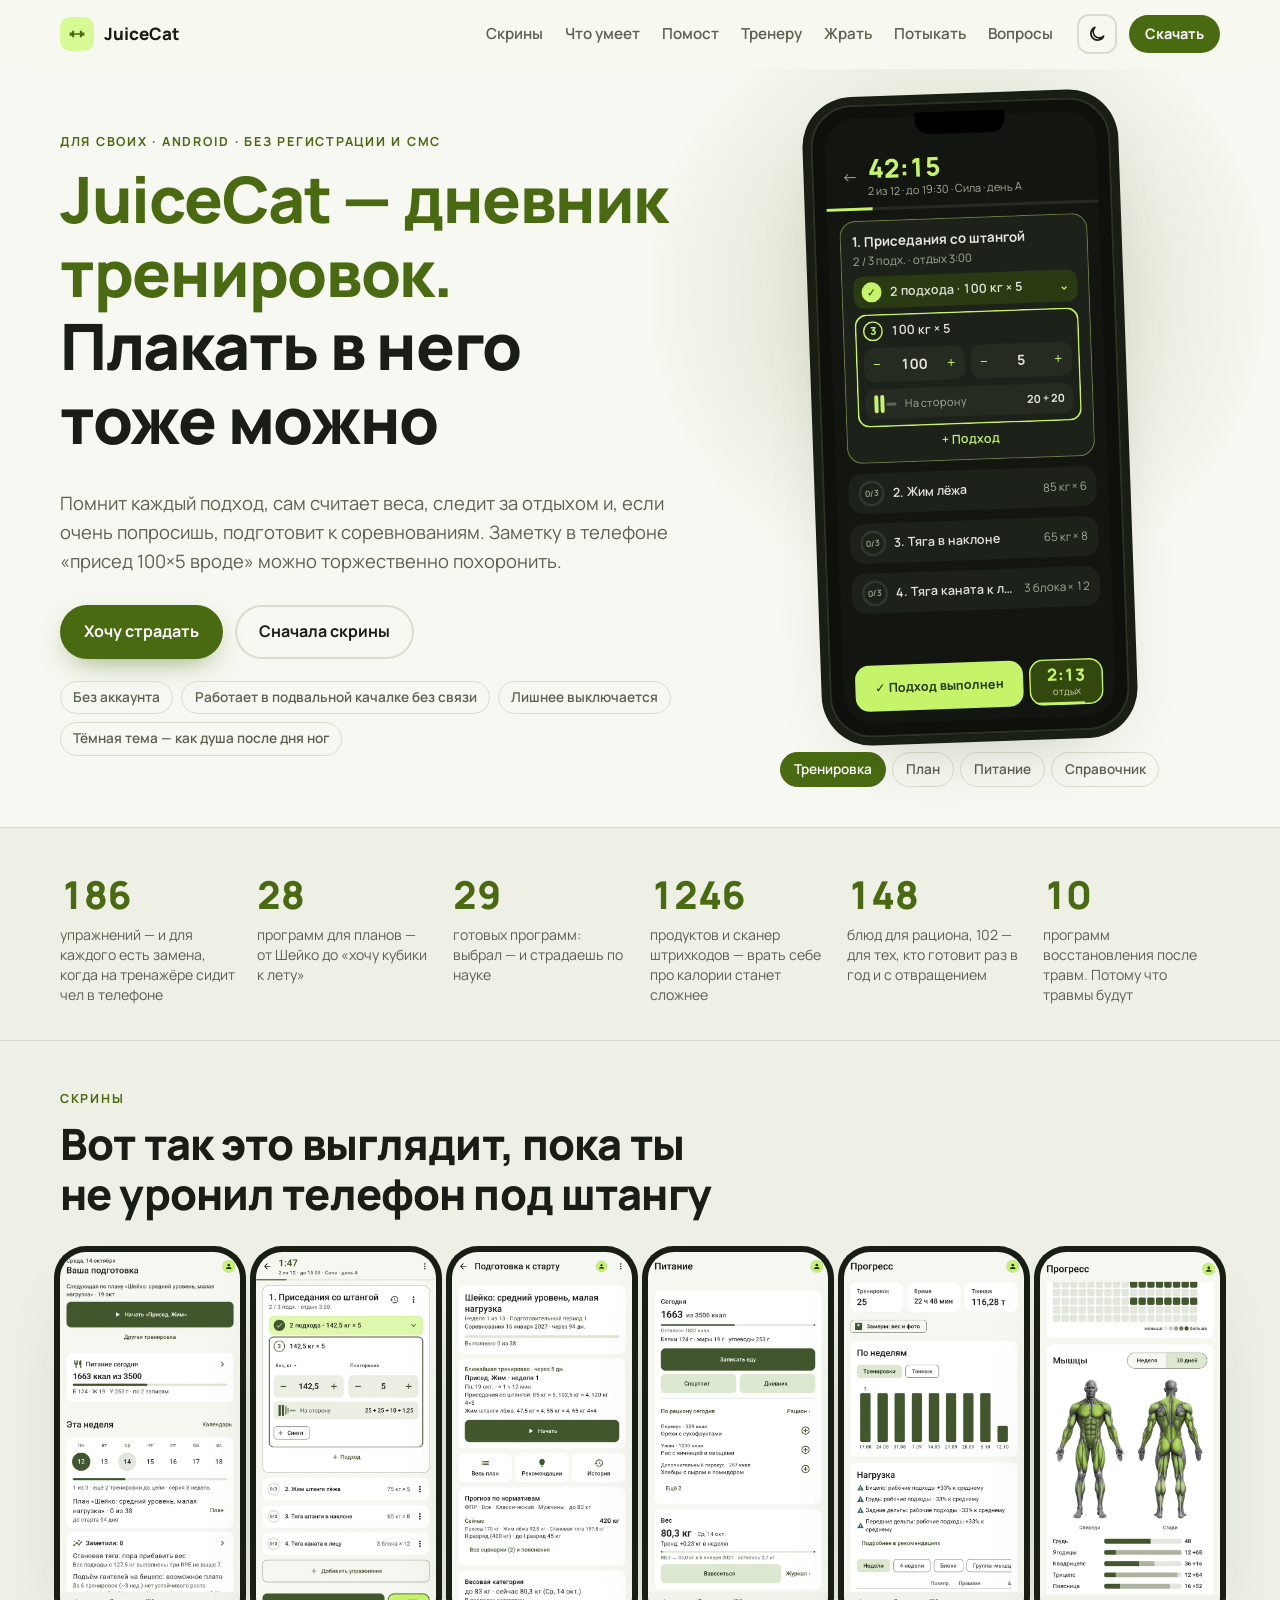
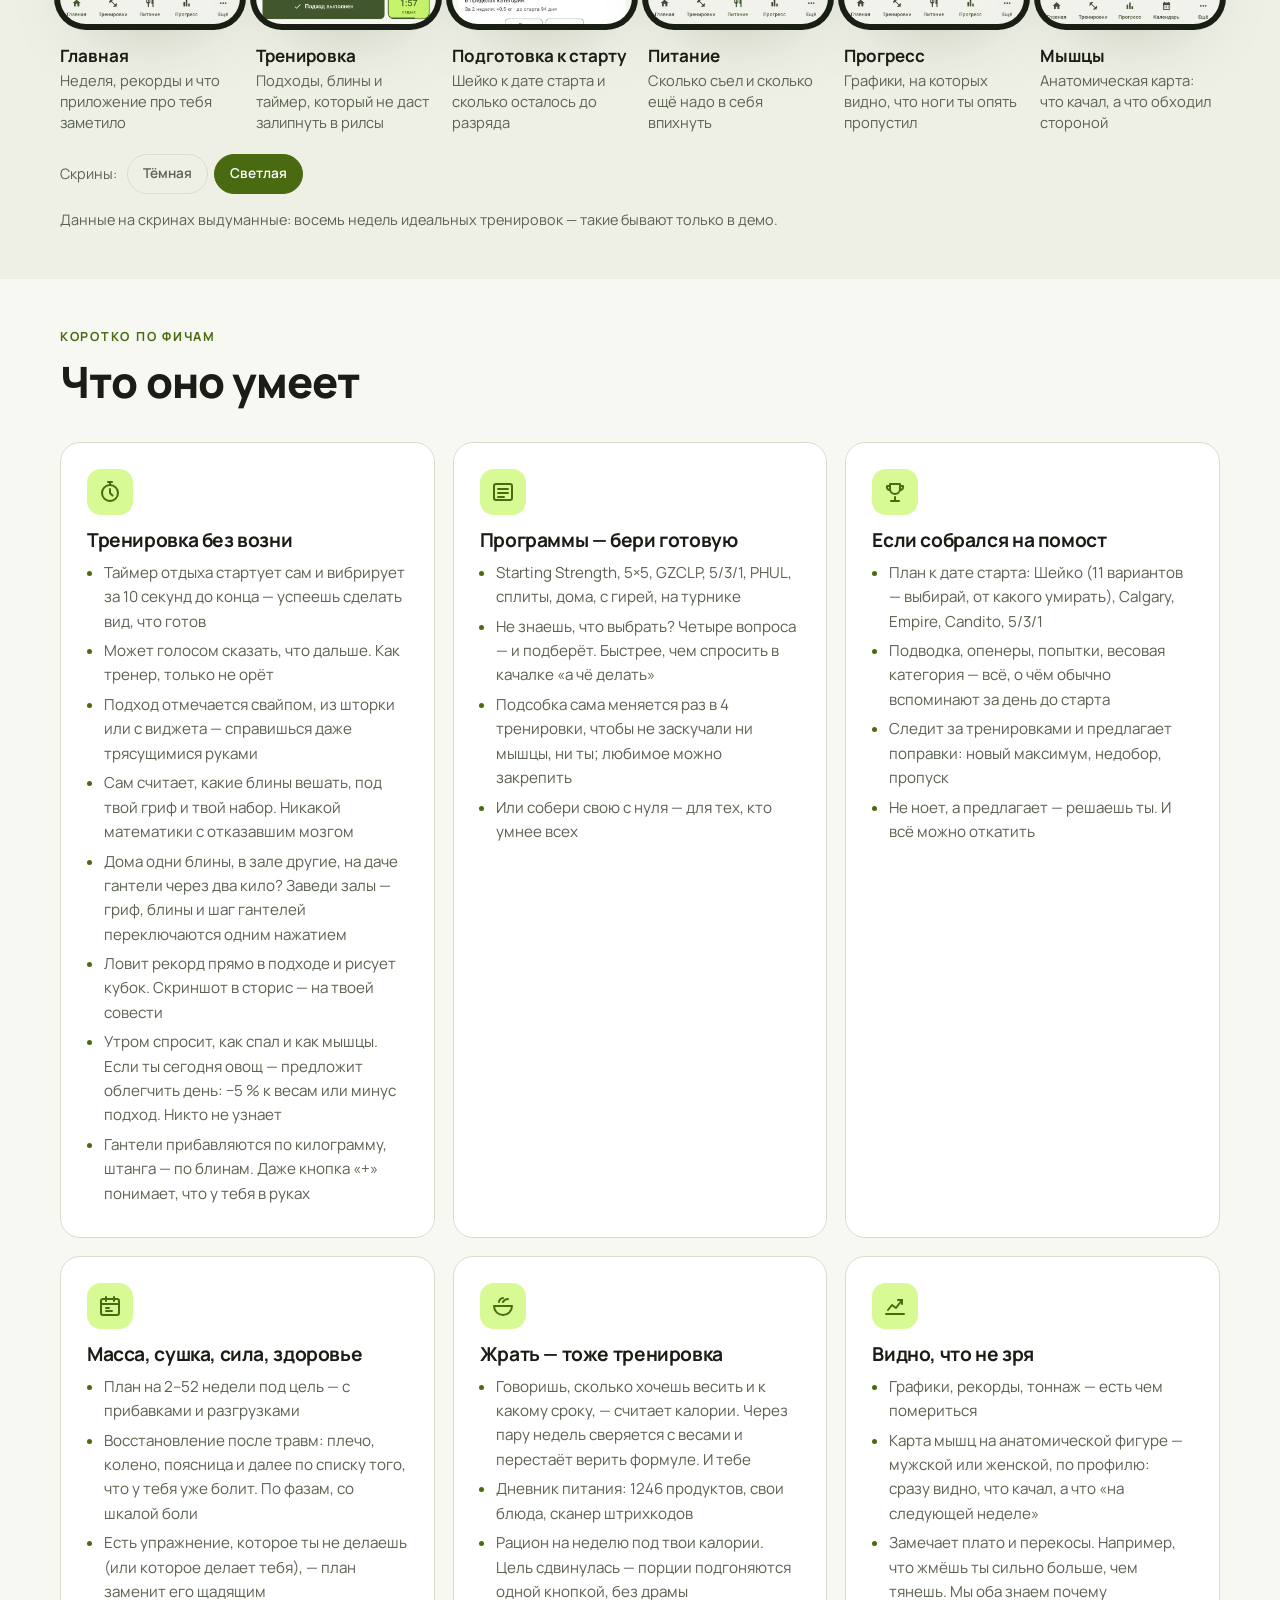
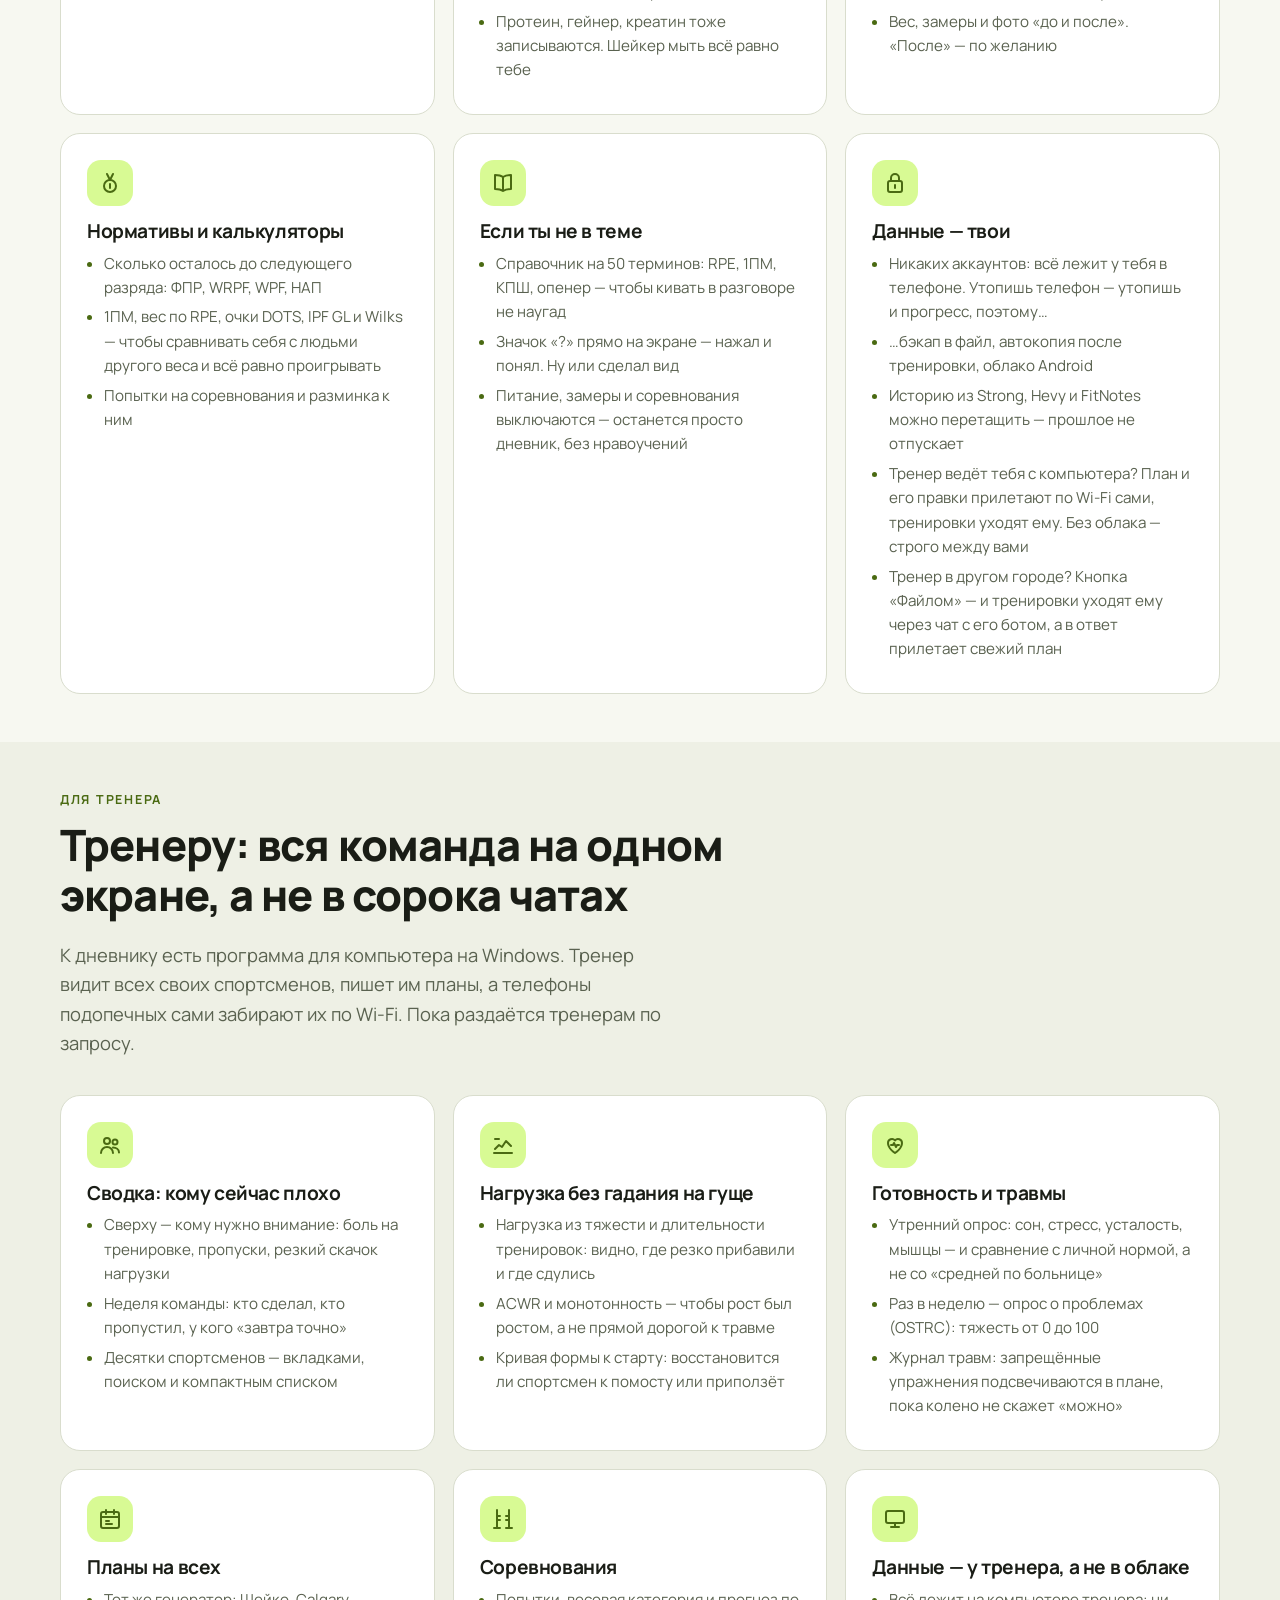
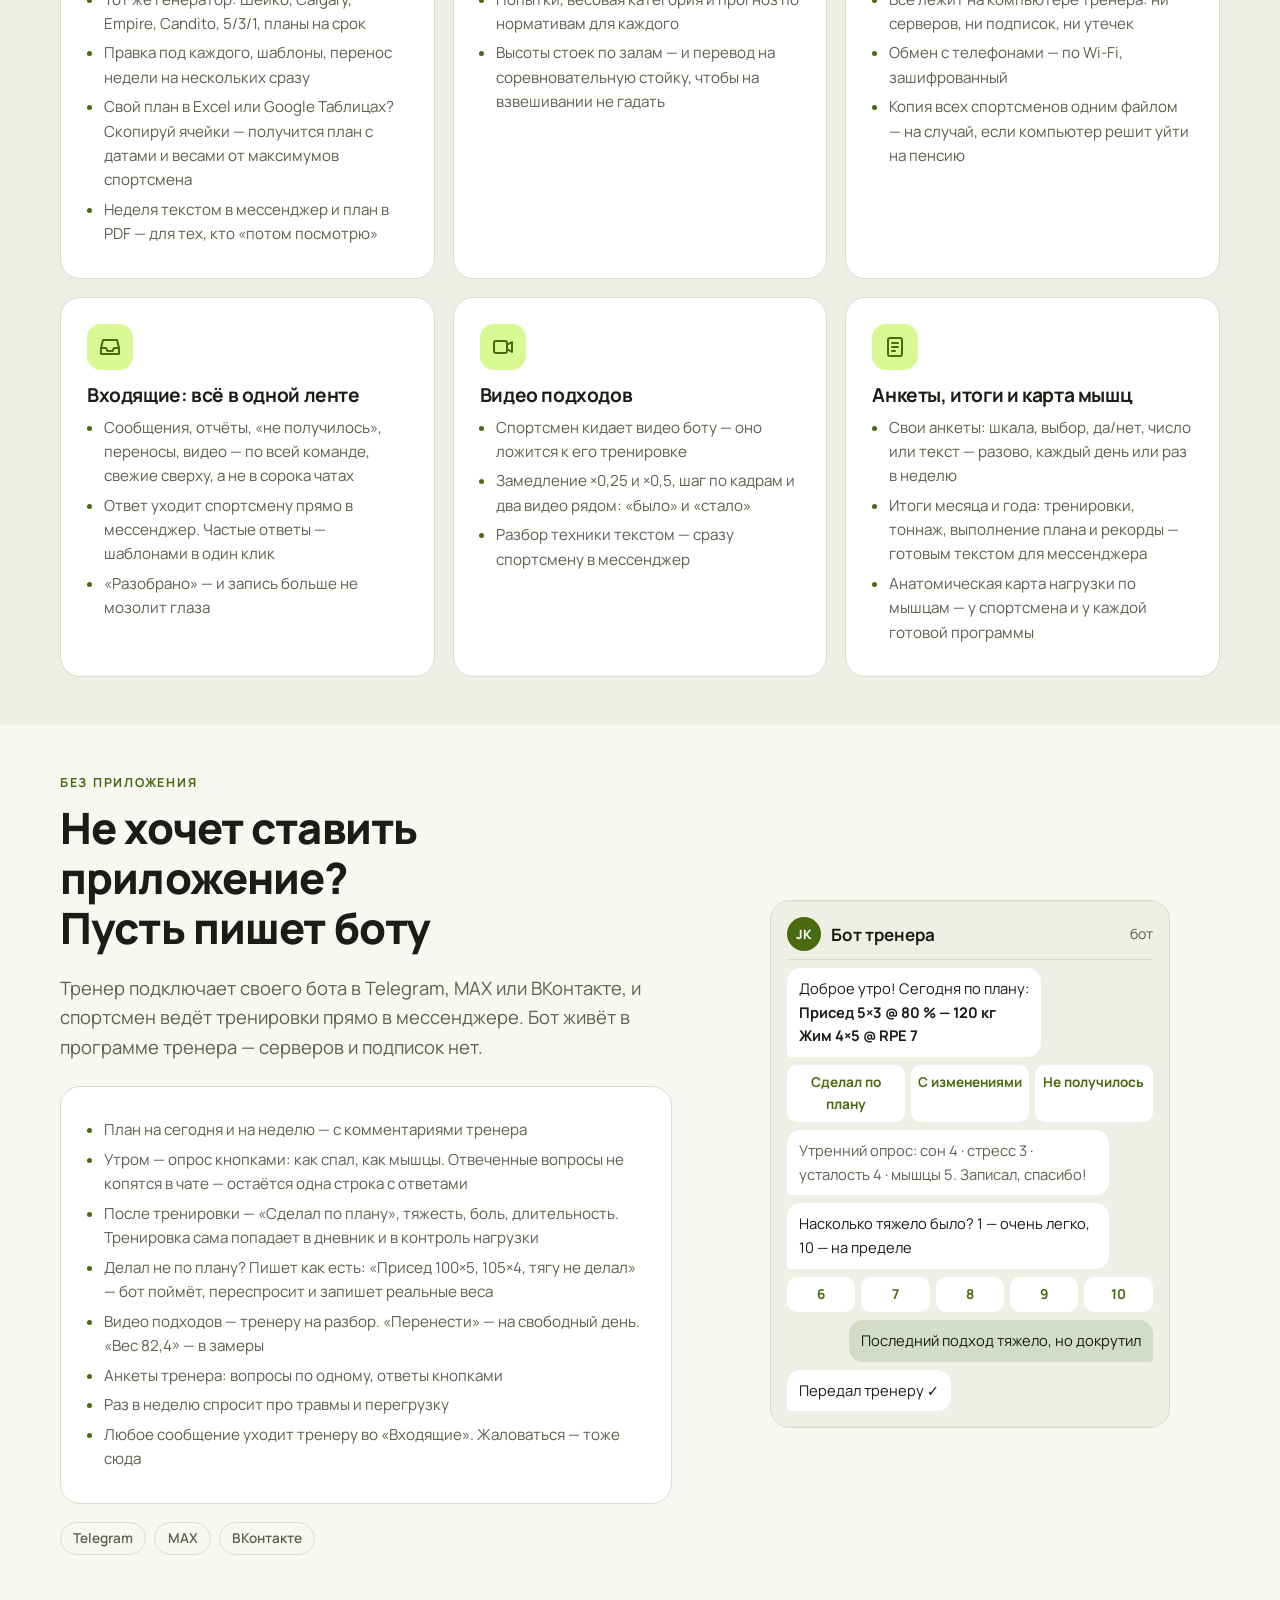
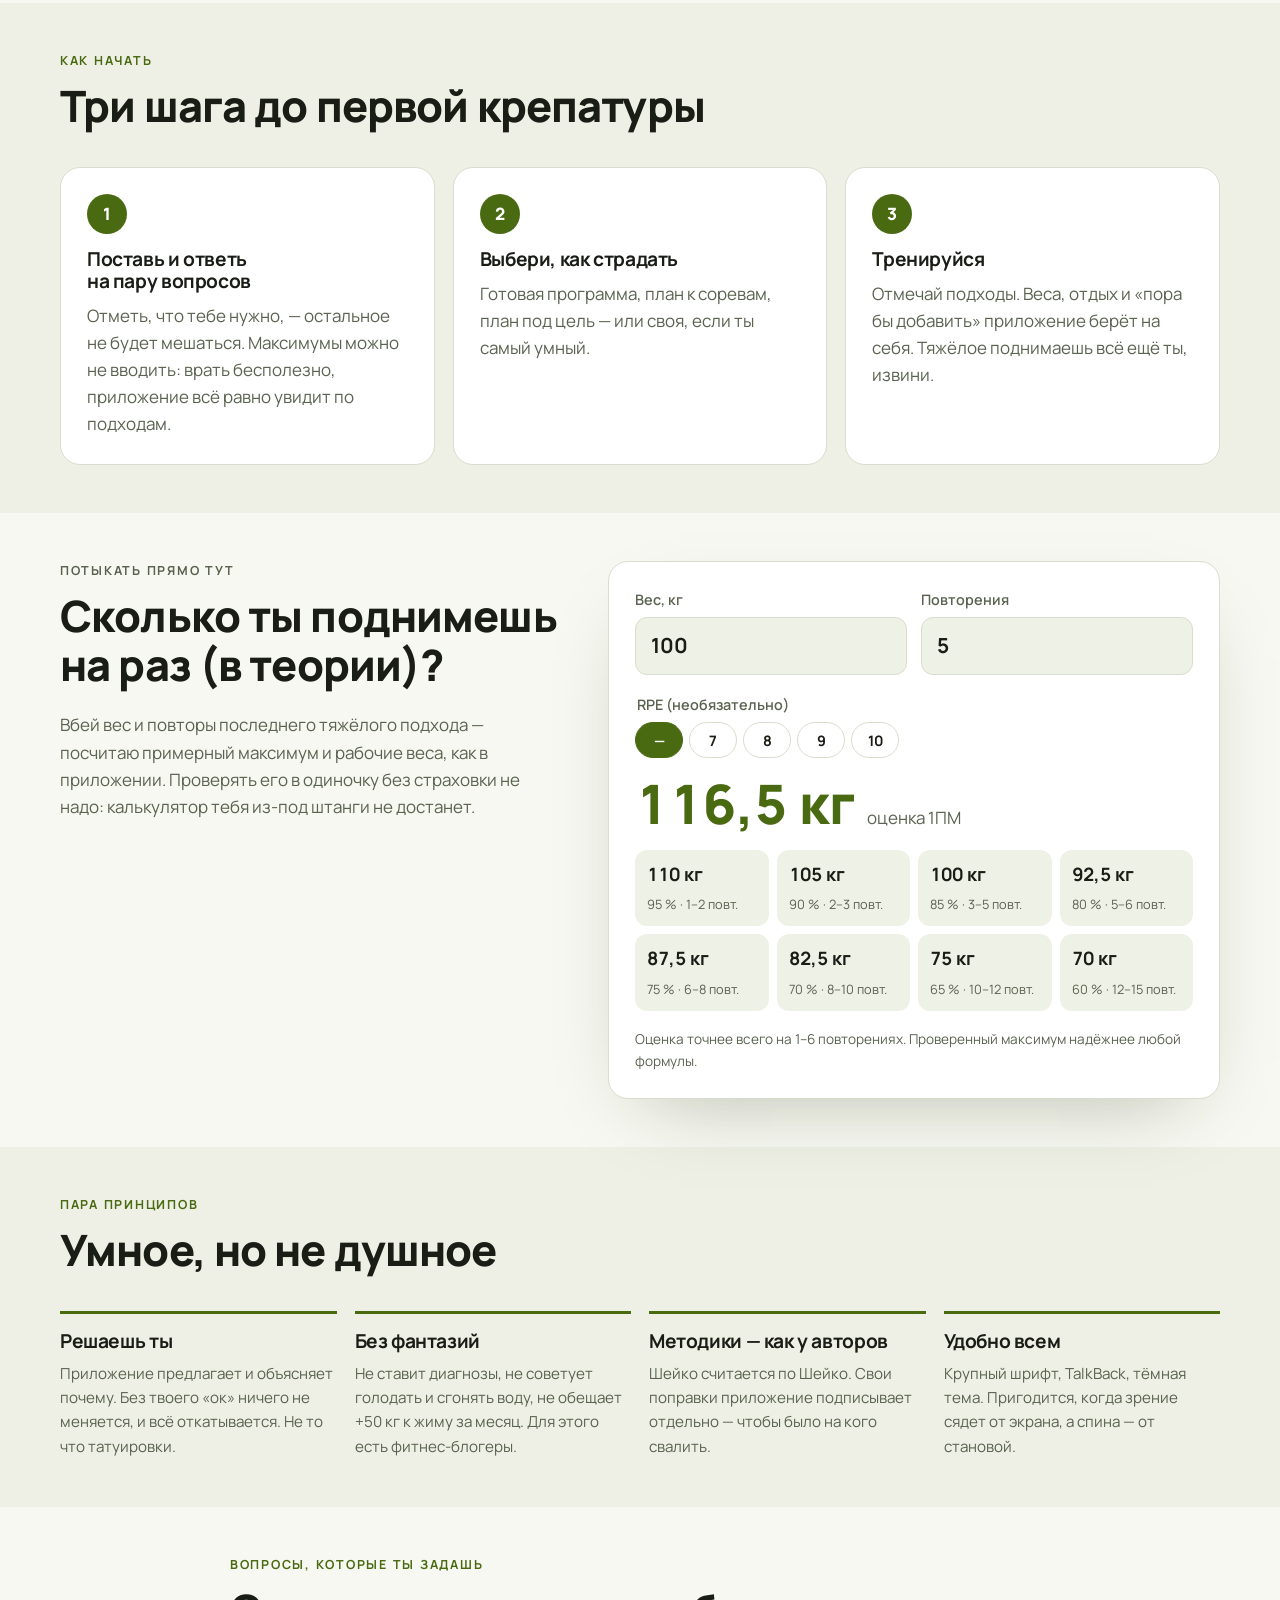
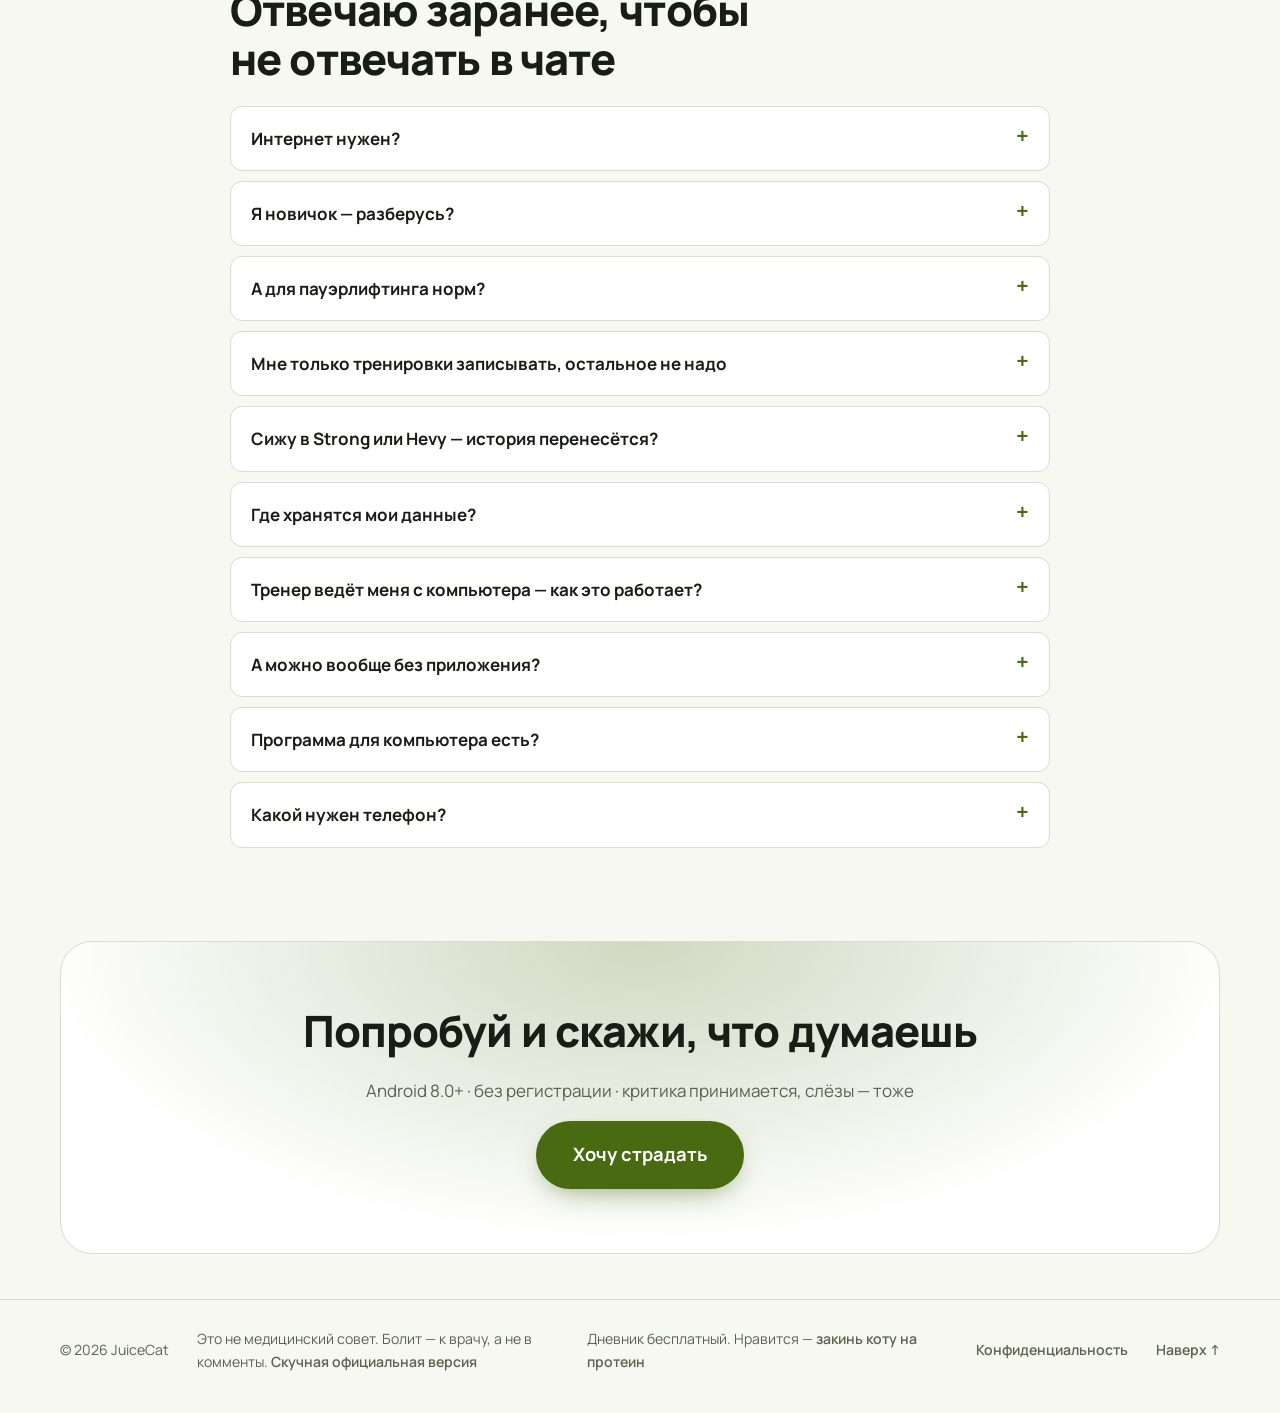
==== commit c1aad8b1: "Политика конфиденциальности (privacy.html) для магазинов приложений и ссылка на неё в подвале Co-Aut" ====
--- a/index.html
+++ b/index.html
@@ -626,12 +626,12 @@
   <dialog class="dl-dialog" data-download-dialog aria-labelledby="dl-dialog-title">
     <form method="dialog">
       <h2 id="dl-dialog-title">Ну что, качаем?</h2>
-      <p>APK 0.9.1, 5 МБ, Android 8.0 и новее.</p>
+      <p>APK 0.9.2, 5 МБ, Android 8.0 и новее.</p>
       <p>В Google Play его пока нет, поэтому телефон напряжётся и спросит, можно ли ставить приложения из браузера. Можно. Проверено на себе — никто не пострадал, кроме квадрицепсов.</p>
-      <p class="dl-dialog__hash">Для параноиков, SHA-256: <code>45570d49fa5c23dc88a2bbf957410d425935937c68ce97cc76120c9f9f5bba10</code></p>
+      <p class="dl-dialog__hash">Для параноиков, SHA-256: <code>c12daf3392ac99c16463057bf26e8c81b2ebddb609b4d8e338e7ae53faa4f864</code></p>
       <div class="dl-dialog__actions">
         <button class="btn btn--ghost" value="cancel">Я передумал</button>
-        <a class="btn" href="download/juicecat-0.9.1.apk" download data-download-confirm>Качаю</a>
+        <a class="btn" href="download/juicecat-0.9.2.apk" download data-download-confirm>Качаю</a>
       </div>
     </form>
   </dialog>
@@ -641,10 +641,11 @@
       <span>© <span data-year>2026</span> JuiceCat</span>
       <span class="footer__note">Это не медицинский совет. Болит — к врачу, а не в комменты. <a href="index-users.html">Скучная официальная версия</a></span>
       <span class="footer__note">Дневник бесплатный. Нравится — <a href="https://boosty.to/nikolassm/donate" target="_blank" rel="noopener">закинь коту на протеин</a></span>
+      <a href="privacy.html">Конфиденциальность</a>
       <a href="#top">Наверх ↑</a>
     </div>
   </footer>
 
-  <script src="script.js?v=16" defer></script>
+  <script src="script.js?v=17" defer></script>
 </body>
 </html>
